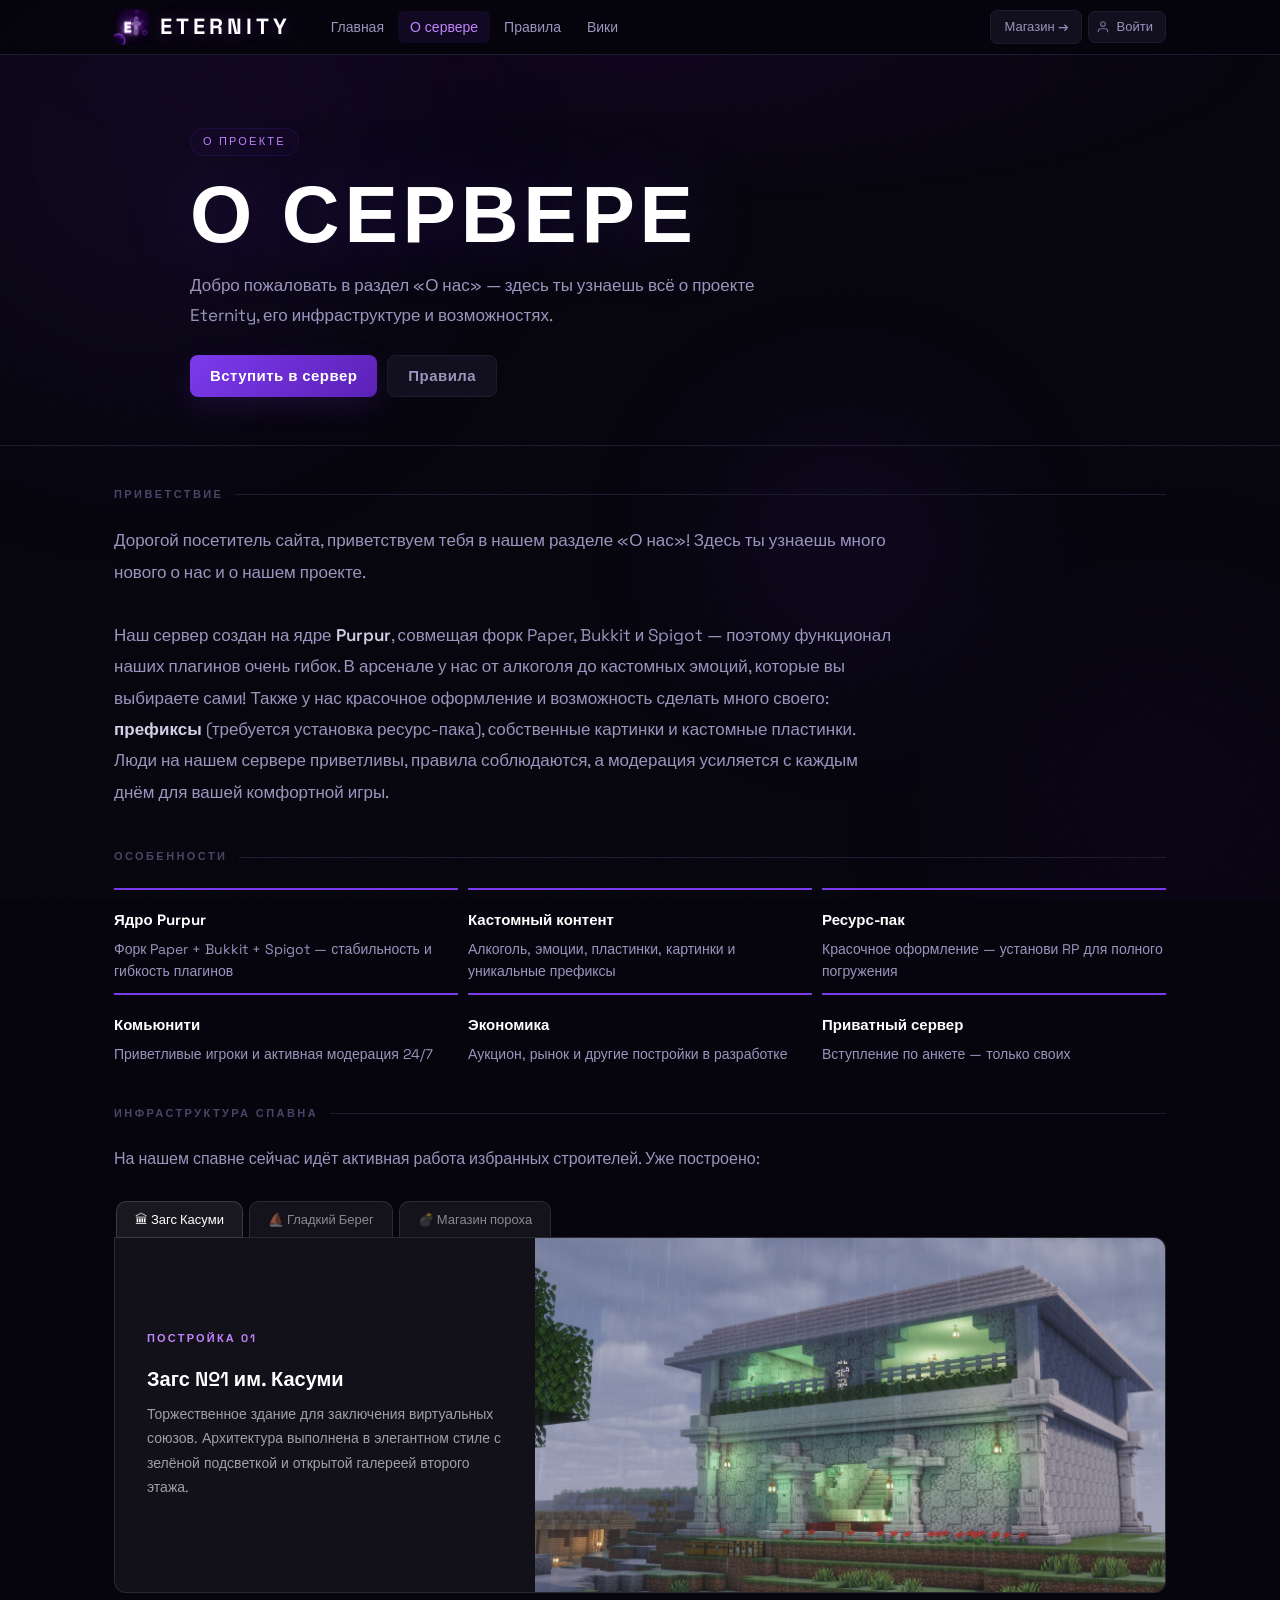
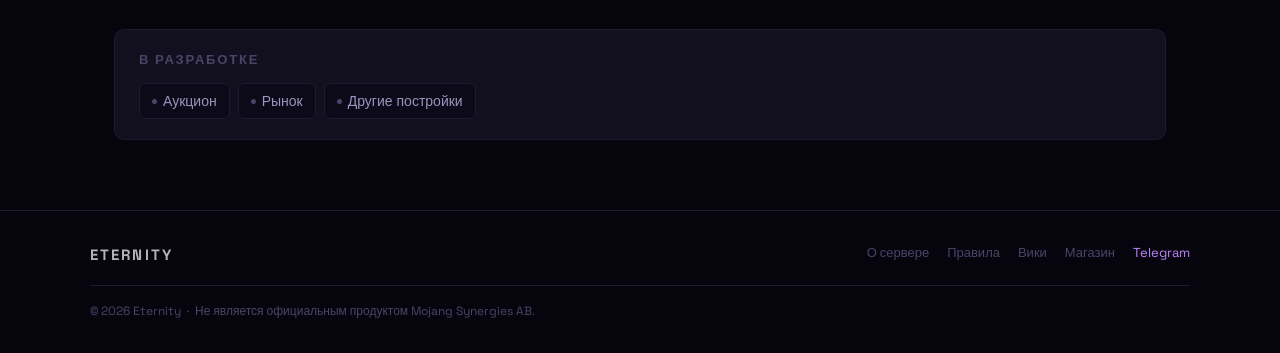
==== about.html @ 859da4d4 "Add files via upload" ====
<!DOCTYPE html>
<html lang="ru">
<head>
<meta charset="UTF-8"/>
<meta name="viewport" content="width=device-width,initial-scale=1.0"/>
<title>ETERNITY — О сервере</title>
<link rel="preconnect" href="https://fonts.googleapis.com">
<link href="https://fonts.googleapis.com/css2?family=Space+Grotesk:wght@300;400;500;600;700&display=swap" rel="stylesheet">
<link rel="stylesheet" href="style.css"/>
</head>
<body>
<div class="orbs"><div class="orb orb1"></div><div class="orb orb2"></div><div class="orb orb3"></div></div>
<div class="wrap">

<nav class="nav">
  <div class="nav-inner">
    <a class="nav-logo" href="index.html"><img src="logo.png" alt="">ETERNITY</a>
    <div class="nav-links">
      <a class="nav-a" href="index.html">Главная</a>
      <a class="nav-a on" href="about.html">О сервере</a>
      <a class="nav-a" href="rules.html">Правила</a>
      <a class="nav-a" href="wiki.html">Вики</a>
    </div>
    <div class="nav-right" id="nav-right-auth">
      <!-- populated by auth script -->
    </div>
  </div>
</nav>

<!-- HERO -->
<section class="page-hero">
  <div class="page-hero-inner">
    <div class="page-kicker">О проекте</div>
    <h1>О сервере</h1>
    <p class="page-lead">Добро пожаловать в раздел «О нас» — здесь ты узнаешь всё о проекте Eternity, его инфраструктуре и возможностях.</p>
    <div class="page-actions">
      <a class="btn-primary" href="https://t.me/Eternity11q_bot" target="_blank" rel="noopener">Вступить в сервер</a>
      <a class="btn-ghost" href="rules.html">Правила</a>
    </div>
  </div>
</section>

<main class="content">

  <!-- INTRO TEXT -->
  <div class="sh"><h2>Приветствие</h2></div>
  <p class="about-lead">
    Дорогой посетитель сайта, приветствуем тебя в нашем разделе «О нас»! Здесь ты узнаешь много нового о нас и о нашем проекте.<br><br>
    Наш сервер создан на ядре <strong>Purpur</strong>, совмещая форк Paper, Bukkit и Spigot — поэтому функционал наших плагинов очень гибок. В арсенале у нас от алкоголя до кастомных эмоций, которые вы выбираете сами! Также у нас красочное оформление и возможность сделать много своего: <strong>префиксы</strong> (требуется установка ресурс-пака), собственные картинки и кастомные пластинки.
    Люди на нашем сервере приветливы, правила соблюдаются, а модерация усиляется с каждым днём для вашей комфортной игры.
  </p>

  <!-- FEATURE STRIP -->
  <div class="sh"><h2>Особенности</h2></div>
  <div class="about-features">
    <div class="af-item">
      <div class="af-title">Ядро Purpur</div>
      <div class="af-desc">Форк Paper + Bukkit + Spigot — стабильность и гибкость плагинов</div>
    </div>
    <div class="af-item">
      <div class="af-title">Кастомный контент</div>
      <div class="af-desc">Алкоголь, эмоции, пластинки, картинки и уникальные префиксы</div>
    </div>
    <div class="af-item">
      <div class="af-title">Ресурс-пак</div>
      <div class="af-desc">Красочное оформление — установи RP для полного погружения</div>
    </div>
    <div class="af-item">
      <div class="af-title">Комьюнити</div>
      <div class="af-desc">Приветливые игроки и активная модерация 24/7</div>
    </div>
    <div class="af-item">
      <div class="af-title">Экономика</div>
      <div class="af-desc">Аукцион, рынок и другие постройки в разработке</div>
    </div>
    <div class="af-item">
      <div class="af-title">Приватный сервер</div>
      <div class="af-desc">Вступление по анкете — только своих</div>
    </div>
  </div>

  <!-- BUILDS -->
  <div class="sh"><h2>Инфраструктура спавна</h2></div>
  <p style="font-size:16px;color:var(--txt2);line-height:1.75;margin-bottom:28px">
    На нашем спавне сейчас идёт активная работа избранных строителей. Уже построено:
  </p>

  <!-- BUILDS TABS -->
  <div class="btabs-wrap">
    <div class="btabs-nav">
      <button class="btab on" onclick="switchBuild(0,this)">🏛 Загс Касуми</button>
      <button class="btab" onclick="switchBuild(1,this)">⛵ Гладкий Берег</button>
      <button class="btab" onclick="switchBuild(2,this)">💣 Магазин пороха</button>
    </div>

    <div class="btabs-panels">

      <!-- 0 -->
      <div class="btab-panel active">
        <div class="btab-text">
          <div class="build-num">Постройка 01</div>
          <div class="btab-title">Загс №1 им. Касуми</div>
          <p class="btab-desc">Торжественное здание для заключения виртуальных союзов. Архитектура выполнена в элегантном стиле с зелёной подсветкой и открытой галереей второго этажа.</p>
        </div>
        <div class="btab-img-wrap">
          <img src="build_zagz.png" alt="Загс №1 им. Касуми">
        </div>
      </div>

      <!-- 1 -->
      <div class="btab-panel">
        <div class="btab-text">
          <div class="build-num">Постройка 02</div>
          <div class="btab-title">Рыбацкое место «Гладкий Берег»</div>
          <p class="btab-desc">Уютный деревянный причал у воды с местами для рыбалки. Тёплая атмосфера, фонари и терраса над водой — идеальное место для отдыха.</p>
        </div>
        <div class="btab-img-wrap">
          <img src="build_beach.png" alt="Гладкий Берег">
        </div>
      </div>

      <!-- 2 -->
      <div class="btab-panel">
        <div class="btab-text">
          <div class="build-num">Постройка 03</div>
          <div class="btab-title">Магазин пороха</div>
          <p class="btab-desc">Специализированный магазин взрывчатых материалов на спавне. Фотография появится в ближайшее время.</p>
        </div>
        <div class="btab-img-wrap btab-img-placeholder">
          <span>📷</span>
          <span style="font-size:13px;color:rgba(255,255,255,.35)">Фото скоро появится</span>
        </div>
      </div>

    </div>
  </div>

  <div style="display:none">

    <!-- 1. ЗАГС -->
    <div class="build-bg-card" style="background-image:url('build_zagz.png')">
      <div class="build-bg-overlay"></div>
      <div class="build-bg-content">
        <div class="build-num">Постройка 01</div>
        <div class="build-title">Загс №1 им. Касуми</div>
        <div class="build-desc">Торжественное здание для заключения виртуальных союзов. Архитектура выполнена в элегантном стиле с зелёной подсветкой и открытой галереей второго этажа.</div>
      </div>
    </div>

    <!-- 2. ПЛЯЖ -->
    <div class="build-bg-card" style="background-image:url('build_beach.png')">
      <div class="build-bg-overlay"></div>
      <div class="build-bg-content right">
        <div class="build-num">Постройка 02</div>
        <div class="build-title">Рыбацкое место «Гладкий Берег»</div>
        <div class="build-desc">Уютный деревянный причал у воды с местами для рыбалки. Тёплая атмосфера, фонари и терраса над водой — идеальное место для отдыха.</div>
      </div>
    </div>

    <!-- 3. МАГАЗИН ПОРОХА — placeholder -->
    <div class="build-bg-card build-bg-placeholder">
      <div class="build-bg-overlay"></div>
      <div class="build-bg-content">
        <div class="build-num">Постройка 03</div>
        <div class="build-title">Магазин пороха</div>
        <div class="build-desc">Специализированный магазин взрывчатых материалов на спавне. Фотография появится в ближайшее время.</div>
        <div style="margin-top:12px;font-size:13px;color:rgba(255,255,255,.35);letter-spacing:.08em">📷 Фото скоро появится</div>
      </div>
    </div>

  </div>

  <!-- COMING SOON -->
  <div class="coming-builds">
    <div class="coming-builds-title">В разработке</div>
    <div class="coming-builds-list">
      <span class="coming-tag">Аукцион</span>
      <span class="coming-tag">Рынок</span>
      <span class="coming-tag">Другие постройки</span>
    </div>
  </div>

</main>

<footer class="footer">
  <div class="footer-inner">
    <div class="footer-top">
      <div class="footer-logo">ETERNITY</div>
      <div class="footer-links">
        <a class="footer-link" href="about.html">О сервере</a>
        <a class="footer-link" href="rules.html">Правила</a>
        <a class="footer-link" href="wiki.html">Вики</a>
        <a class="footer-link" href="shop.html">Магазин</a>
        <a class="footer-link accent" href="https://t.me/Eternity11q_bot" target="_blank" rel="noopener">Telegram</a>
      </div>
    </div>
    <div class="footer-bottom">© 2026 Eternity &nbsp;·&nbsp; Не является официальным продуктом Mojang Synergies AB.</div>
  </div>
</footer>

</div>
<script>
function switchBuild(idx, btn) {
  document.querySelectorAll('.btab').forEach(b => b.classList.remove('on'));
  document.querySelectorAll('.btab-panel').forEach(p => p.classList.remove('active'));
  btn.classList.add('on');
  document.querySelectorAll('.btab-panel')[idx].classList.add('active');
}
</script>
<script>
(function(){
  var stored=localStorage.getItem('eternity_user'),user=null;
  try{if(stored)user=JSON.parse(stored);}catch(e){}
  var nr=document.getElementById('nav-right-auth');
  if(!nr)return;
  if(user){
    var initial=(user.first_name||'U')[0];
    var av=user.photo_url?'<img class="nav-auth-avatar" src="'+user.photo_url+'" alt="">':'<div class="nav-auth-avatar-placeholder">'+initial+'</div>';
    nr.innerHTML='<a class="nav-pill" href="shop.html">Магазин →</a><a class="nav-auth-btn" href="profile.html">'+av+'<span>'+user.first_name+'</span></a>';
  }else{
    nr.innerHTML='<a class="nav-pill" href="shop.html">Магазин →</a><a class="nav-auth-btn" href="profile.html"><svg width="14" height="14" viewBox="0 0 24 24" fill="none" stroke="currentColor" stroke-width="2"><path d="M20 21v-2a4 4 0 0 0-4-4H8a4 4 0 0 0-4 4v2"/><circle cx="12" cy="7" r="4"/></svg><span>Войти</span></a>';
  }
})();
</script>
<script>
(function(){
  document.addEventListener("click", function(e) {
    var a = e.target.closest("a");
    if (!a) return;
    var href = a.getAttribute("href");
    if (!href || href.startsWith("#") || href.startsWith("http") || href.startsWith("mailto") || a.target === "_blank") return;
    e.preventDefault();
    document.querySelector(".wrap").classList.add("page-transition-out");
    setTimeout(function(){ window.location.href = href; }, 320);
  });
})();
</script>
</body>
</html>
---- style.css ----
*,*::before,*::after{box-sizing:border-box;margin:0;padding:0}
:root{
  --bg:#06050d;
  --s1:#0c0a18;
  --card:#120f1e;
  --card2:#181428;
  --border:#1e1a30;
  --border2:#2d2748;
  --acc:#7c3aed;
  --acc3:#a855f7;
  --acc4:#c084fc;
  --txt:#d4cfe8;
  --txt2:#9b94be;
  --txt3:#4a4568;
  --green2:#22c55e;
  --fi:'Space Grotesk',sans-serif;
  --fh:'Space Grotesk',sans-serif;
  --ft:'Space Grotesk',sans-serif;
  --radius:10px;
}
html{scroll-behavior:smooth}
body{background:var(--bg);color:var(--txt);font-family:var(--fi);font-size:16px;min-height:100vh;overflow-x:hidden;line-height:1.6}
a{color:inherit;text-decoration:none}

/* ── BACKGROUND ── */
.orbs{position:fixed;inset:0;pointer-events:none;z-index:0;overflow:hidden}
.orb{position:absolute;border-radius:50%;filter:blur(90px);opacity:.16}
.orb1{width:600px;height:600px;background:radial-gradient(#4c1d95,transparent);top:-150px;left:-150px;animation:d1 20s ease-in-out infinite}
.orb2{width:400px;height:400px;background:radial-gradient(#3b0764,transparent);bottom:-100px;right:-80px;animation:d2 25s ease-in-out infinite}
.orb3{width:280px;height:280px;background:radial-gradient(#6d28d9,transparent);top:45%;left:55%;animation:d3 16s ease-in-out infinite}
@keyframes d1{0%,100%{transform:translate(0,0)}50%{transform:translate(50px,35px)}}
@keyframes d2{0%,100%{transform:translate(0,0)}50%{transform:translate(-35px,-50px)}}
@keyframes d3{0%,100%{transform:translate(0,0)}50%{transform:translate(25px,-30px)}}
body::after{content:'';position:fixed;inset:0;background-image:url("data:image/svg+xml,%3Csvg viewBox='0 0 200 200' xmlns='http://www.w3.org/2000/svg'%3E%3Cfilter id='n'%3E%3CfeTurbulence type='fractalNoise' baseFrequency='.85' numOctaves='4' stitchTiles='stitch'/%3E%3C/filter%3E%3Crect width='100%25' height='100%25' filter='url(%23n)' opacity='1'/%3E%3C/svg%3E");background-size:200px;opacity:.025;pointer-events:none;z-index:0}

.wrap{position:relative;z-index:1}

/* ── NAV ── */
.nav{position:sticky;top:0;z-index:100;background:rgba(6,5,13,.92);backdrop-filter:blur(20px);border-bottom:1px solid var(--border)}
.nav-inner{max-width:1100px;margin:0 auto;padding:0 24px;height:54px;display:flex;align-items:center;gap:0}
.nav-logo{display:flex;align-items:center;gap:10px;font-family:var(--ft);font-size:22px;font-weight:700;color:#fff;letter-spacing:.18em;text-shadow:0 0 18px #a855f750;text-transform:uppercase;flex-shrink:0;margin-right:28px}.nav-logo img{width:36px;height:36px;object-fit:cover;border-radius:8px;flex-shrink:0}
.nav-links{display:flex;gap:2px;flex:1}
.nav-a{padding:5px 12px;border-radius:6px;font-size:14px;font-weight:500;color:var(--txt2);transition:.15s;cursor:pointer}
.nav-a:hover{color:var(--txt);background:#ffffff07}
.nav-a.on{color:var(--acc4);background:#7c3aed18}
.nav-right{display:flex;align-items:center;gap:6px;margin-left:auto}
.nav-icon{width:34px;height:34px;border-radius:7px;display:flex;align-items:center;justify-content:center;background:var(--card);border:1px solid var(--border);color:var(--txt3);transition:.15s;font-size:14px}
.nav-icon:hover{border-color:var(--border2);color:var(--txt)}
.nav-pill{display:flex;align-items:center;gap:6px;background:var(--card);border:1px solid var(--border);border-radius:7px;padding:6px 13px;font-size:13px;font-weight:500;color:var(--txt2);transition:.15s}
.nav-pill:hover{border-color:var(--border2);color:var(--txt)}

/* ── HERO (index) ── */
.site-hero{padding:100px 24px 80px;text-align:center;position:relative;overflow:hidden}
.site-hero::before{content:'';position:absolute;inset:0;background:radial-gradient(ellipse 70% 60% at 50% 0%,#3b076435 0%,transparent 68%);pointer-events:none}
.site-hero-inner{position:relative;z-index:1;max-width:560px;margin:0 auto;display:flex;flex-direction:column;align-items:center}
.hero-season{display:inline-flex;align-items:center;gap:9px;font-size:11px;letter-spacing:.18em;text-transform:uppercase;color:var(--acc4);margin-bottom:22px;border:1px solid #7c3aed25;background:#7c3aed0a;padding:5px 14px;border-radius:20px}
.hero-season::before{content:'';width:5px;height:5px;border-radius:50%;background:var(--acc4);animation:pulse 2s infinite}
@keyframes pulse{0%,100%{opacity:1}50%{opacity:.3}}
.site-hero h1{font-family:var(--ft);font-size:clamp(4.5rem,13vw,9rem);color:#fff;line-height:1;margin-bottom:14px;text-shadow:0 0 100px #7c3aed60,0 0 200px #7c3aed20;letter-spacing:0;text-transform:uppercase;font-weight:700;display:block;width:100%;text-align:center}
.hero-tagline{font-size:15px;letter-spacing:.12em;color:var(--txt3);text-transform:uppercase;margin-bottom:28px;font-weight:500}
.hero-desc{font-size:17px;color:var(--txt2);line-height:1.75;max-width:440px;margin:0 auto 32px}
.hero-cta{display:flex;align-items:center;justify-content:center;gap:10px}

/* IP block */
.ip-block{display:inline-flex;align-items:center;gap:0;background:var(--card);border:1px solid var(--border);border-radius:var(--radius);overflow:hidden;margin-top:24px;cursor:pointer;transition:.15s}
.ip-block:hover{border-color:var(--border2)}
.ip-label{font-size:11px;font-weight:600;letter-spacing:.14em;text-transform:uppercase;color:var(--txt3);padding:0 14px;border-right:1px solid var(--border);height:42px;display:flex;align-items:center}
.ip-value{font-family:'Courier New',monospace;font-size:14px;color:var(--txt);padding:0 16px;height:42px;display:flex;align-items:center}
.ip-copy{height:42px;padding:0 13px;border-left:1px solid var(--border);display:flex;align-items:center;justify-content:center;color:var(--txt3);font-size:12px;transition:.15s}
.ip-block:hover .ip-copy{color:var(--acc4)}

/* ── HOW TO JOIN (steps — теперь просто нумерованный список) ── */
.steps-section{border-top:1px solid var(--border);border-bottom:1px solid var(--border);padding:64px 24px}
.steps-inner{max-width:680px;margin:0 auto}
.section-label{font-size:11px;font-weight:600;letter-spacing:.22em;text-transform:uppercase;color:var(--txt3);margin-bottom:10px}
.section-title{font-size:clamp(1.6rem,3.5vw,2.2rem);font-weight:700;color:#fff;margin-bottom:40px}
.steps-list{display:flex;flex-direction:column;gap:0}
.step-row{display:flex;align-items:flex-start;gap:24px;padding:22px 0;border-bottom:1px solid var(--border)}
.step-row:first-child{border-top:1px solid var(--border)}
.step-row-num{font-size:13px;font-weight:700;color:var(--acc4);letter-spacing:.04em;min-width:28px;padding-top:3px}
.step-row-body{}
.step-row-title{font-size:17px;font-weight:600;color:#fff;margin-bottom:4px}
.step-row-desc{font-size:15px;color:var(--txt2);line-height:1.65}

/* ── SECTIONS ── */
.content{max-width:1100px;margin:0 auto;padding:40px 24px 70px}
.sh{display:flex;align-items:center;gap:12px;margin-bottom:22px}
.sh h2{font-size:11px;font-weight:700;letter-spacing:.22em;text-transform:uppercase;color:var(--txt3);white-space:nowrap}
.sh::after{content:'';flex:1;height:1px;background:var(--border)}

/* ── ССЫЛКИ-СТРОКИ вместо карточек ── */
.nav-links-list{display:flex;flex-direction:column;gap:0;margin-bottom:28px}
.nav-link-row{display:flex;align-items:center;justify-content:space-between;padding:20px 0;border-bottom:1px solid var(--border);color:var(--txt);transition:.15s}
.nav-link-row:first-child{border-top:1px solid var(--border)}
.nav-link-row:hover{color:var(--acc4)}
.nav-link-row:hover .nlr-arrow{color:var(--acc4);transform:translateX(4px)}
.nlr-left{display:flex;flex-direction:column;gap:4px}
.nlr-title{font-size:19px;font-weight:600}
.nlr-desc{font-size:15px;color:var(--txt2)}
.nlr-arrow{color:var(--txt3);font-size:18px;transition:.15s;flex-shrink:0}

/* ── PAGE HERO (inner pages) ── */
.page-hero{padding:72px 24px 48px;position:relative;overflow:hidden;border-bottom:1px solid var(--border)}
.page-hero::before{content:'';position:absolute;inset:0;background:radial-gradient(ellipse 70% 55% at 50% 0%,#3b076430 0%,transparent 70%);pointer-events:none}
.page-hero-inner{position:relative;z-index:1;max-width:900px;margin:0 auto}
.page-kicker{display:inline-flex;align-items:center;gap:8px;font-size:11px;letter-spacing:.2em;text-transform:uppercase;color:var(--acc4);margin-bottom:16px;border:1px solid #7c3aed20;background:#7c3aed08;padding:4px 12px;border-radius:20px}
.page-hero h1{font-size:clamp(2.4rem,7vw,5rem);line-height:1.05;color:#fff;letter-spacing:.06em;text-transform:uppercase;text-shadow:0 0 80px #7c3aed55;margin-bottom:14px;font-weight:700}
.page-lead{max-width:580px;color:var(--txt2);font-size:17px;line-height:1.8}
.page-actions{display:flex;flex-wrap:wrap;gap:10px;margin-top:24px}

/* ── BUTTONS ── */
.btn-primary,.btn-ghost{display:inline-flex;align-items:center;justify-content:center;min-height:42px;border-radius:8px;padding:0 20px;font-size:15px;font-weight:600;letter-spacing:.03em;transition:.15s;cursor:pointer;border:none}
.btn-primary{background:linear-gradient(135deg,var(--acc),#5b21b6);color:#fff;box-shadow:0 10px 28px #7c3aed22}
.btn-primary:hover{transform:translateY(-1px);box-shadow:0 16px 34px #7c3aed30}
.btn-ghost{background:var(--card);border:1px solid var(--border);color:var(--txt2)}
.btn-ghost:hover{border-color:var(--border2);color:var(--txt)}

/* ── STAT STRIP ── */
.stats{display:grid;grid-template-columns:repeat(4,1fr);gap:10px;margin-bottom:32px}
.stat{background:var(--card);border:1px solid var(--border);border-radius:var(--radius);padding:20px;text-align:center}
.stat strong{display:block;font-size:30px;font-weight:700;color:#fff;margin-bottom:3px}
.stat span{font-size:11px;letter-spacing:.14em;text-transform:uppercase;color:var(--txt3)}

/* ── PROSE ── */
.prose{background:var(--card);border:1px solid var(--border);border-radius:var(--radius);padding:26px;margin-bottom:16px}
.prose h3{font-size:22px;font-weight:700;color:#fff;margin-bottom:12px}
.prose p{color:var(--txt2);font-size:16px;line-height:1.85;margin-bottom:12px}
.prose p:last-child{margin-bottom:0}

/* ── RULES PAGE ── */
.rules-layout{display:grid;grid-template-columns:200px 1fr 180px;gap:0;max-width:1200px;margin:0 auto;padding:32px 24px 80px;align-items:start}
.rules-sidebar-left{position:sticky;top:70px;padding-right:24px}
.rules-sidebar-right{position:sticky;top:70px;padding-left:24px}
.sidebar-title{font-size:10px;font-weight:700;letter-spacing:.2em;text-transform:uppercase;color:var(--txt3);margin-bottom:10px;padding-bottom:8px;border-bottom:1px solid var(--border)}
.sidebar-nav{display:flex;flex-direction:column;gap:2px}
.sidebar-nav a{font-size:15px;color:var(--txt2);padding:9px 12px;border-radius:6px;transition:.15s;line-height:1.4}
.sidebar-nav a:hover{color:var(--txt);background:#ffffff07}
.sidebar-nav a.active{color:var(--acc4);background:#7c3aed18}
.toc-list{display:flex;flex-direction:column;gap:4px;list-style:none}
.toc-list li a{font-size:14px;color:var(--txt2);transition:.15s;display:block;line-height:1.5;padding:3px 0}
.toc-list li a:hover{color:var(--acc4)}
.rules-main{min-width:0}
.rules-page-title{font-size:clamp(2rem,5vw,3.2rem);font-weight:700;color:#fff;letter-spacing:.08em;text-transform:uppercase;text-shadow:0 0 60px #7c3aed50;margin-bottom:28px}
.rules-notice{display:flex;gap:12px;background:var(--card);border:1px solid var(--border);border-left:3px solid var(--acc4);border-radius:var(--radius);padding:18px 20px;margin-bottom:32px}
.rules-notice-icon{font-size:16px;flex-shrink:0;margin-top:2px}
.rules-notice p{font-size:15px;color:var(--txt2);line-height:1.65;margin:0}
.rules-section{margin-bottom:40px}
.rules-section-header{display:flex;align-items:center;gap:12px;margin-bottom:16px;padding-bottom:12px;border-bottom:1px solid var(--border)}
.rules-section-num{width:34px;height:34px;background:#7c3aed18;border:1px solid #7c3aed35;border-radius:7px;display:flex;align-items:center;justify-content:center;font-size:15px;font-weight:700;color:var(--acc4);flex-shrink:0;font-family:var(--fi)}
.rules-section-header h2{font-size:22px;font-weight:700;color:#fff;letter-spacing:.02em}

/* Правило — строка, не карточка */
.rule-item{display:grid;grid-template-columns:56px 1fr;gap:0;align-items:start;padding:18px 0;border-bottom:1px solid var(--border);transition:.15s}
.rule-item:first-of-type{border-top:1px solid var(--border)}
.rule-item:hover .rule-item-body h3{color:var(--acc4)}
.rule-item-num{font-size:14px;font-weight:700;color:var(--acc4);padding-top:3px;opacity:.7}
.rule-item-body h3{font-size:17px;font-weight:600;color:#fff;margin-bottom:6px;transition:.15s}
.rule-item-body p{font-size:15px;color:var(--txt2);line-height:1.65;margin-bottom:8px}
.rule-item-body p:last-child{margin-bottom:0}
.rule-punishment{display:inline-flex;align-items:center;gap:5px;font-size:13px;font-weight:500;letter-spacing:.02em;color:#f87171;background:#7f1d1d18;border:1px solid #f8717125;border-radius:4px;padding:5px 11px;margin-top:2px}
.rule-punishment::before{content:'';width:5px;height:5px;border-radius:50%;background:#f87171;flex-shrink:0}
.rule-punishment.warn{color:#fbbf24;background:#78350f18;border-color:#fbbf2425}
.rule-punishment.warn::before{background:#fbbf24}
.rule-punishment.ban{color:#f87171;background:#7f1d1d18;border-color:#f8717125}
.rule-punishment.ban::before{background:#f87171}
.punishments-row{display:flex;flex-wrap:wrap;gap:6px;margin-top:8px}
.rules-divider{height:1px;background:var(--border);margin:36px 0}

/* ── WIKI ── */
.wiki-entry{padding:18px 0;border-bottom:1px solid var(--border);transition:.15s}
.wiki-entry:first-of-type{border-top:1px solid var(--border)}
.wiki-entry-q{font-size:17px;font-weight:600;color:#fff;margin-bottom:0;display:flex;align-items:center;justify-content:space-between;cursor:pointer;gap:12px;padding-bottom:0;transition:.15s}
.wiki-entry-q:hover{color:var(--acc4)}
.wiki-entry-q::after{content:'↓';color:var(--txt3);font-size:14px;transition:.2s;flex-shrink:0}
.wiki-entry.open .wiki-entry-q{margin-bottom:12px;color:var(--acc4)}
.wiki-entry.open .wiki-entry-q::after{transform:rotate(180deg);color:var(--acc4)}
.wiki-entry-body{font-size:15px;color:var(--txt2);line-height:1.7;display:none}
.wiki-entry.open .wiki-entry-body{display:block}

/* Категории вики — строки */
.wiki-cat-list{display:flex;flex-direction:column;gap:0;margin-bottom:10px}
.wiki-cat-row{display:flex;align-items:center;justify-content:space-between;padding:18px 0;border-bottom:1px solid var(--border);transition:.15s;cursor:pointer}
.wiki-cat-row:first-child{border-top:1px solid var(--border)}
.wiki-cat-row:hover .wc-title{color:var(--acc4)}
.wiki-cat-row:hover .wc-arrow{color:var(--acc4);transform:translateX(4px)}
.wc-left{display:flex;align-items:center;gap:14px}
.wc-icon{font-size:20px;width:28px;text-align:center;flex-shrink:0}
.wc-body{}
.wc-title{font-size:17px;font-weight:600;color:#fff;transition:.15s;margin-bottom:2px}
.wc-desc{font-size:14px;color:var(--txt2)}
.wc-arrow{color:var(--txt3);font-size:16px;transition:.15s;flex-shrink:0}
.coming-soon{display:inline-block;font-size:10px;font-weight:700;letter-spacing:.1em;text-transform:uppercase;color:var(--txt3);background:var(--border);border-radius:4px;padding:2px 6px;margin-left:8px;vertical-align:middle}

/* ── SHOP LAYOUT ── */
.layout{max-width:1100px;margin:0 auto;padding:36px 24px 60px;display:grid;grid-template-columns:1fr 300px;gap:22px;align-items:start}
.rank-grid{display:grid;grid-template-columns:repeat(4,1fr);gap:10px;margin-bottom:28px}
.rcard{background:var(--card);border:1px solid var(--border);border-radius:var(--radius);cursor:pointer;transition:border-color .2s,transform .2s,box-shadow .2s;overflow:hidden;position:relative;display:flex;flex-direction:column}
.rcard:hover{transform:translateY(-3px)}
.rcard.sponsor{--rc:#6366f1;--rcl:#818cf8;--rcdim:#6366f115}
.rcard.elite  {--rc:#7c3aed;--rcl:#a855f7;--rcdim:#7c3aed15}
.rcard.head   {--rc:#0ea5e9;--rcl:#38bdf8;--rcdim:#0ea5e915}
.rcard.champion{--rc:#f59e0b;--rcl:#fbbf24;--rcdim:#f59e0b15}
.rcard:hover,.rcard.sel{border-color:var(--rc)!important}
.rcard.sel{box-shadow:0 0 0 1px var(--rc),0 14px 36px color-mix(in srgb,var(--rc) 18%,transparent)}
.rc-strip{height:2px;background:linear-gradient(90deg,var(--rc),var(--rcl));flex-shrink:0}
.rc-img{width:100%;aspect-ratio:1/1;background:linear-gradient(160deg,var(--rcdim),#0c0a1800);border-bottom:1px solid var(--border);display:flex;align-items:center;justify-content:center;font-size:10px;letter-spacing:.1em;color:var(--txt3);text-transform:uppercase;position:relative;overflow:hidden}
.rc-img::after{content:'';position:absolute;inset:0;background:radial-gradient(ellipse 70% 60% at 50% 80%,color-mix(in srgb,var(--rc) 16%,transparent),transparent)}
.rc-body{padding:13px 13px 15px;flex:1;display:flex;flex-direction:column}
.rc-tag{display:inline-block;font-size:9px;font-weight:700;letter-spacing:.12em;text-transform:uppercase;padding:3px 7px;border-radius:3px;background:var(--rcdim);color:var(--rcl);margin-bottom:9px;border:1px solid color-mix(in srgb,var(--rc) 30%,transparent)}
.rc-name{font-size:19px;font-weight:700;color:var(--rcl);margin-bottom:2px;letter-spacing:.04em}
.rc-price{font-size:15px;color:#fff;font-weight:600}
.rc-price em{font-style:normal;font-size:10px;color:var(--txt3);font-weight:400}
.rc-tick{position:absolute;top:9px;right:9px;width:17px;height:17px;border-radius:50%;background:var(--rc);color:#fff;font-size:8px;font-weight:700;display:none;align-items:center;justify-content:center}
.rcard.sel .rc-tick{display:flex}
.rc-tooltip{position:absolute;inset:0;background:color-mix(in srgb,var(--bg) 93%,var(--rc) 7%);border-radius:var(--radius);padding:14px;display:flex;flex-direction:column;justify-content:center;opacity:0;pointer-events:none;transition:opacity .2s;z-index:10}
.rcard:hover .rc-tooltip{opacity:1;pointer-events:auto}
.tooltip-title{font-size:12px;font-weight:700;color:var(--rcl);letter-spacing:.1em;text-transform:uppercase;margin-bottom:10px;padding-bottom:9px;border-bottom:1px solid var(--border2)}
.tooltip-list{list-style:none;display:flex;flex-direction:column;gap:6px}
.tooltip-list li{display:flex;align-items:flex-start;gap:7px;font-size:12px;color:var(--txt2);line-height:1.4}
.tooltip-list li::before{content:'';width:4px;height:4px;border-radius:50%;background:var(--rcl);flex-shrink:0;margin-top:4px}
.tooltip-select{margin-top:12px;padding:8px;border-radius:6px;background:var(--rc);border:none;color:#fff;font-family:var(--fi);font-size:12px;font-weight:600;cursor:pointer;transition:.15s;letter-spacing:.04em}
.tooltip-select:hover{opacity:.85}
.dgrid{display:grid;grid-template-columns:repeat(4,1fr);gap:8px;margin-bottom:28px}
.dbtn{background:var(--card);border:1px solid var(--border);border-radius:8px;padding:14px 6px;text-align:center;cursor:pointer;transition:.15s;position:relative}
.dbtn:hover{border-color:var(--border2)}
.dbtn.on{border-color:var(--acc3)!important;background:#1a1335;box-shadow:inset 0 0 0 1px var(--acc)}
.dnum{font-size:22px;font-weight:700;color:var(--txt);display:block;margin-bottom:2px}
.dlabel{font-size:12px;color:var(--txt3)}
.dsave{position:absolute;top:-7px;right:5px;font-size:9px;font-weight:700;letter-spacing:.05em;background:var(--green2);color:#000;padding:2px 5px;border-radius:3px;display:none}
.dbtn.hs .dsave{display:block}
.flabel{display:block;font-size:11px;font-weight:600;letter-spacing:.12em;text-transform:uppercase;color:var(--txt3);margin-bottom:7px}
.ninput{width:100%;background:var(--s1);border:1px solid var(--border);border-radius:8px;color:var(--txt);font-family:var(--fi);font-size:15px;padding:11px 13px;outline:none;transition:.15s}
.ninput:focus{border-color:var(--acc3);box-shadow:0 0 0 3px #7c3aed15}
.ninput::placeholder{color:var(--txt3)}
.sidebar{position:sticky;top:66px;display:flex;flex-direction:column;gap:12px}
.scard{background:var(--card);border:1px solid var(--border);border-radius:var(--radius);overflow:hidden}
.scard-head{padding:12px 16px;border-bottom:1px solid var(--border);font-size:10px;font-weight:600;letter-spacing:.22em;text-transform:uppercase;color:var(--txt3)}
.scard-body{padding:16px}
.srow{display:flex;justify-content:space-between;align-items:center;padding:7px 0;border-bottom:1px solid var(--border);font-size:14px}
.srow:last-of-type{border-bottom:none}
.srow .k{color:var(--txt3)}
.srow .v{color:var(--txt);font-weight:500}
.sempty{font-size:14px;color:var(--txt3);text-align:center;padding:4px 0 6px}
.price-block{display:flex;justify-content:space-between;align-items:baseline;padding-top:12px;margin-top:8px;border-top:1px solid var(--border2)}
.price-lbl{font-size:11px;text-transform:uppercase;letter-spacing:.1em;color:var(--txt3)}
.price-num{font-size:28px;font-weight:700;color:#fff}
.paybtn{display:block;width:100%;margin-top:12px;padding:13px;background:linear-gradient(135deg,var(--acc),#5b21b6);border:none;border-radius:8px;color:#fff;font-family:var(--fi);font-size:14px;font-weight:700;letter-spacing:.1em;text-transform:uppercase;cursor:pointer;transition:.2s}
.paybtn:hover:not(:disabled){background:linear-gradient(135deg,var(--acc3),var(--acc));transform:translateY(-1px);box-shadow:0 8px 24px #7c3aed32}
.paybtn:disabled{opacity:.3;cursor:not-allowed}
.trust-rows{padding:13px 16px;display:flex;flex-direction:column;gap:8px}
.trow{display:flex;align-items:center;gap:8px;font-size:13px;color:var(--txt3)}
.ticon{width:18px;height:18px;border-radius:4px;display:flex;align-items:center;justify-content:center;font-size:9px;flex-shrink:0;font-weight:700}
.tg{background:#14532d;color:var(--green2)}
.tp{background:#2e1a5c;color:var(--acc4)}
.modal-bg{position:fixed;inset:0;background:#00000090;backdrop-filter:blur(8px);z-index:200;display:none;align-items:center;justify-content:center;padding:20px}
.modal-bg.open{display:flex}
.modal{background:linear-gradient(160deg,#1a1630,#110e1f);border:1px solid var(--border2);border-radius:14px;padding:34px 28px;max-width:400px;width:100%;box-shadow:0 40px 80px #00000080,0 0 0 1px #7c3aed18;animation:mpop .25s cubic-bezier(.34,1.56,.64,1)}
@keyframes mpop{from{transform:scale(.93) translateY(10px);opacity:0}to{transform:none;opacity:1}}
.modal-icon{width:46px;height:46px;background:linear-gradient(135deg,#3b0764,#1e1b4b);border:1px solid #7c3aed35;border-radius:10px;display:flex;align-items:center;justify-content:center;font-size:18px;margin-bottom:13px}
.modal h2{font-size:18px;font-weight:700;letter-spacing:.04em;color:#fff;margin-bottom:7px}
.modal p{font-size:15px;color:var(--txt2);line-height:1.7;margin-bottom:20px}
.modal-btns{display:flex;gap:9px}
.mbtn-c{flex:1;background:var(--s1);border:1px solid var(--border);border-radius:7px;color:var(--txt2);font-family:var(--fi);font-size:14px;padding:11px;cursor:pointer;transition:.15s}
.mbtn-c:hover{border-color:var(--border2);color:var(--txt)}
.mbtn-g{flex:2;background:linear-gradient(135deg,var(--acc),#5b21b6);border:none;border-radius:7px;color:#fff;font-family:var(--fi);font-size:14px;font-weight:700;letter-spacing:.06em;padding:11px;cursor:pointer;transition:.15s}
.mbtn-g:hover{opacity:.9;transform:translateY(-1px)}
.toast{position:fixed;bottom:22px;left:50%;transform:translateX(-50%) translateY(60px);background:var(--card2);border:1px solid var(--border2);border-radius:7px;padding:9px 16px;font-size:14px;color:var(--txt);white-space:nowrap;z-index:300;transition:.3s ease}
.toast.show{transform:translateX(-50%) translateY(0)}

/* ── FOOTER ── */
.footer{border-top:1px solid var(--border);padding:32px 24px;margin-top:auto}
.footer-inner{max-width:1100px;margin:0 auto;display:flex;flex-direction:column;gap:18px}
.footer-top{display:flex;align-items:flex-start;justify-content:space-between;gap:24px}
.footer-logo{font-size:15px;font-weight:700;color:#fff;letter-spacing:.14em;text-transform:uppercase;opacity:.7}
.footer-links{display:flex;gap:18px;flex-wrap:wrap}
.footer-link{font-size:13px;color:var(--txt3);transition:.15s}
.footer-link:hover{color:var(--txt2)}
.footer-link.accent{color:var(--acc4)}
.footer-bottom{font-size:12px;color:var(--txt3);border-top:1px solid var(--border);padding-top:16px}

/* ── RESPONSIVE ── */
@media(max-width:960px){.layout{grid-template-columns:1fr}.sidebar{position:static}.rank-grid{grid-template-columns:repeat(2,1fr)}}
@media(max-width:900px){.rules-layout{grid-template-columns:1fr}.rules-sidebar-left,.rules-sidebar-right{display:none}}
@media(max-width:720px){.stats{grid-template-columns:1fr 1fr}.footer-top{flex-direction:column}}
@media(max-width:560px){.rank-grid{grid-template-columns:repeat(2,1fr)}.dgrid{grid-template-columns:repeat(2,1fr)}.nav-a{display:none}.stats{grid-template-columns:1fr 1fr}.page-actions{flex-direction:column}.btn-primary,.btn-ghost{width:100%}.content{padding-left:18px;padding-right:18px}.page-hero{padding-left:18px;padding-right:18px}}

/* ── ABOUT PAGE ── */
.about-lead{font-size:17px;color:var(--txt2);line-height:1.85;max-width:780px;margin-bottom:40px}
.about-lead strong{color:var(--txt);font-weight:600}

.about-features{display:grid;grid-template-columns:repeat(3,1fr);gap:10px;margin-bottom:40px}
.af-item{border-top:2px solid var(--acc);padding:18px 0 0;display:flex;flex-direction:column;gap:6px}
.af-title{font-size:15px;font-weight:700;color:#fff}
.af-desc{font-size:14px;color:var(--txt2);line-height:1.6}

.about-section-title{font-size:clamp(1.3rem,2.5vw,1.7rem);font-weight:700;color:#fff;margin-bottom:20px;letter-spacing:.02em}

.builds-list{display:flex;flex-direction:column;gap:0}
.build-row{display:grid;grid-template-columns:1fr 1fr;gap:28px;align-items:center;padding:36px 0;border-bottom:1px solid var(--border)}
.build-row:first-child{border-top:1px solid var(--border)}
.build-row.reverse{direction:rtl}
.build-row.reverse > *{direction:ltr}
.build-img{width:100%;aspect-ratio:16/9;border-radius:var(--radius);object-fit:cover;border:1px solid var(--border);background:var(--card)}
.build-img-placeholder{width:100%;aspect-ratio:16/9;border-radius:var(--radius);background:var(--card);border:1px dashed var(--border2);display:flex;flex-direction:column;align-items:center;justify-content:center;gap:8px;color:var(--txt3);font-size:13px}
.build-img-placeholder span{font-size:28px;opacity:.4}
.build-body{}
.build-num{font-size:11px;font-weight:700;letter-spacing:.2em;text-transform:uppercase;color:var(--acc4);margin-bottom:8px}
.build-title{font-size:22px;font-weight:700;color:#fff;margin-bottom:10px}
.build-desc{font-size:15px;color:var(--txt2);line-height:1.75}

.coming-builds{margin-top:28px;padding:20px 24px;background:var(--card);border:1px solid var(--border);border-radius:var(--radius)}
.coming-builds-title{font-size:13px;font-weight:700;letter-spacing:.14em;text-transform:uppercase;color:var(--txt3);margin-bottom:12px}
.coming-builds-list{display:flex;flex-wrap:wrap;gap:8px}
.coming-tag{display:inline-flex;align-items:center;gap:6px;font-size:14px;color:var(--txt2);padding:6px 12px;background:var(--s1);border:1px solid var(--border);border-radius:6px}
.coming-tag::before{content:'';width:5px;height:5px;border-radius:50%;background:var(--txt3);flex-shrink:0}

@media(max-width:760px){.about-features{grid-template-columns:1fr 1fr}.build-row{grid-template-columns:1fr}.build-row.reverse{direction:ltr}}
@media(max-width:500px){.about-features{grid-template-columns:1fr}}

/* FIX: wiki left sidebar group title visibility */
.wsl-group-title {
  color: #fff !important;
  opacity: 1 !important;
}

/* ══════════════════════════════════════════════
   WIKI 3-column layout
   ══════════════════════════════════════════════ */
.wiki-layout{display:grid;grid-template-columns:240px 1fr 200px;gap:0;max-width:1200px;margin:0 auto;min-height:calc(100vh - 54px)}

.wiki-sidebar-left{position:sticky;top:54px;height:calc(100vh - 54px);overflow-y:auto;padding:32px 0 40px;border-right:1px solid var(--border);scrollbar-width:thin;scrollbar-color:var(--border) transparent}
.wsl-group{margin-bottom:28px;padding:0 16px}
.wsl-group-title{font-size:11px;font-weight:700;letter-spacing:.16em;text-transform:uppercase;color:#fff !important;margin-bottom:8px;padding:0 4px}
.wsl-nav{display:flex;flex-direction:column;gap:1px}
.wsl-link{display:flex;align-items:center;justify-content:space-between;padding:6px 8px;border-radius:6px;font-size:13.5px;color:var(--txt2);transition:background .13s,color .13s;line-height:1.4}
.wsl-link:hover{background:rgba(255,255,255,.05);color:var(--txt)}
.wsl-link.active{background:rgba(124,58,237,.14);color:var(--acc4)}
.wsl-link.sub{padding-left:18px;font-size:13px;color:var(--txt3)}
.wsl-link.sub:hover,.wsl-link.sub.active{color:var(--acc4);background:rgba(124,58,237,.1)}
.wsl-soon{font-size:10px;font-weight:600;letter-spacing:.08em;background:rgba(124,58,237,.25);color:var(--acc4);border-radius:4px;padding:2px 5px;flex-shrink:0}

.wiki-main{padding:40px 48px 80px;min-width:0}
.wiki-page-header{margin-bottom:36px;padding-bottom:24px;border-bottom:1px solid var(--border)}
.wiki-page-title{font-size:clamp(1.8rem,3vw,2.4rem);font-weight:700;color:#fff;letter-spacing:.02em;margin-bottom:8px}
.wiki-page-lead{font-size:15px;color:var(--txt3)}
.wiki-section{margin-bottom:8px}
.wiki-h2{font-size:20px;font-weight:700;color:#fff;margin-bottom:20px;letter-spacing:.01em}
.wiki-divider{height:1px;background:var(--border);margin:32px 0}
.wiki-p{font-size:15px;color:var(--txt2);line-height:1.75}

/* new accordion overrides for wiki-main */
.wiki-main .wiki-entry{border:1px solid var(--border);border-radius:8px;margin-bottom:6px;overflow:hidden;transition:border-color .15s;padding:0}
.wiki-main .wiki-entry:first-of-type{border-top:1px solid var(--border)}
.wiki-main .wiki-entry:hover{border-color:var(--border2)}
.wiki-main .wiki-entry.open{border-color:var(--border2)}
.wiki-main .wiki-entry-q{display:flex;align-items:center;justify-content:space-between;padding:14px 18px;font-size:15px;font-weight:500;color:var(--txt);cursor:pointer;user-select:none;transition:color .13s,background .13s;gap:12px;margin-bottom:0}
.wiki-main .wiki-entry-q:hover{background:rgba(255,255,255,.03)}
.wiki-main .wiki-entry-q::after{display:none}
.wiki-main .wiki-entry.open .wiki-entry-q{color:#fff;border-bottom:1px solid var(--border);background:none}
.wiki-entry-arrow{color:var(--txt3);font-size:14px;transition:transform .2s;flex-shrink:0}
.wiki-entry.open .wiki-entry-arrow{transform:rotate(180deg);color:var(--acc4)}
.wiki-main .wiki-entry-body{display:none;padding:16px 18px;background:rgba(0,0,0,.15)}
.wiki-main .wiki-entry.open .wiki-entry-body{display:block}
.wiki-main .wiki-entry-body p{font-size:14.5px;color:var(--txt2);line-height:1.75;margin-bottom:8px}
.wiki-main .wiki-entry-body p:last-child{margin-bottom:0}
.wiki-main .wiki-entry-body code{font-family:'Courier New',monospace;font-size:13px;color:var(--acc4);background:rgba(124,58,237,.1);border:1px solid rgba(124,58,237,.2);border-radius:4px;padding:1px 6px}

.wiki-link-list{list-style:none;display:flex;flex-direction:column;gap:4px}
.wiki-link-list li{display:flex;align-items:center;gap:8px;font-size:14.5px}
.wiki-link-list li::before{content:'◆';font-size:5px;color:var(--acc4);flex-shrink:0}
.wiki-link-list a{color:var(--acc4);text-underline-offset:3px;text-decoration-color:transparent;transition:text-decoration-color .13s,color .13s}
.wiki-link-list a:hover{text-decoration-color:var(--acc4)}
.wiki-link-coming{color:var(--txt3);font-style:italic}

.wiki-sidebar-right{position:sticky;top:54px;height:calc(100vh - 54px);overflow-y:auto;padding:32px 16px 40px 20px;border-left:1px solid var(--border);scrollbar-width:thin}
.wsr-title{display:flex;align-items:center;gap:7px;font-size:11px;font-weight:700;letter-spacing:.14em;text-transform:uppercase;color:var(--txt2);margin-bottom:14px}
.wsr-toc{list-style:none;display:flex;flex-direction:column;gap:2px}
.wsr-toc li a{display:block;font-size:13px;color:var(--txt3);padding:4px 6px;border-radius:5px;transition:color .13s,background .13s;line-height:1.4}
.wsr-toc li a:hover{color:var(--txt);background:rgba(255,255,255,.04)}
.wsr-toc li a.active{color:var(--acc4);background:rgba(124,58,237,.1)}
.wsr-toc .wsr-sub a{padding-left:16px;font-size:12.5px}
.wsr-toc .wsr-sub a:hover,.wsr-toc .wsr-sub a.active{color:var(--acc4)}

@media(max-width:1100px){.wiki-layout{grid-template-columns:220px 1fr}.wiki-sidebar-right{display:none}}
@media(max-width:720px){.wiki-layout{grid-template-columns:1fr}.wiki-sidebar-left{display:none}.wiki-main{padding:24px 18px 60px}}

/* ── NAV AUTH ── */
.nav-auth-btn{display:flex;align-items:center;gap:7px;background:var(--card);border:1px solid var(--border);border-radius:7px;padding:5px 12px 5px 7px;font-size:13px;font-weight:500;color:var(--txt2);transition:.15s;cursor:pointer;font-family:var(--fi)}
.nav-auth-btn:hover{border-color:var(--border2);color:var(--txt)}
.nav-auth-btn svg{opacity:.7}
.nav-auth-avatar{width:24px;height:24px;border-radius:50%;object-fit:cover;flex-shrink:0}
.nav-auth-avatar-placeholder{width:24px;height:24px;border-radius:50%;background:linear-gradient(135deg,var(--acc),var(--acc3));display:flex;align-items:center;justify-content:center;font-size:11px;font-weight:700;color:#fff;flex-shrink:0;text-transform:uppercase}

/* ── PROFILE PAGE ── */
.profile-layout{max-width:900px;margin:0 auto;padding:40px 24px 80px;display:grid;grid-template-columns:280px 1fr;gap:28px;align-items:start}
@media(max-width:720px){.profile-layout{grid-template-columns:1fr}}

.profile-card{background:var(--card);border:1px solid var(--border);border-radius:16px;overflow:hidden;position:sticky;top:74px}
.profile-card-banner{height:80px;background:linear-gradient(135deg,#3b0764,#6d28d9,#4c1d95);position:relative}
.profile-card-avatar{position:absolute;bottom:-32px;left:24px;width:64px;height:64px;border-radius:50%;border:3px solid var(--card);object-fit:cover}
.profile-card-avatar-placeholder{position:absolute;bottom:-32px;left:24px;width:64px;height:64px;border-radius:50%;border:3px solid var(--card);background:linear-gradient(135deg,var(--acc),var(--acc3));display:flex;align-items:center;justify-content:center;font-size:22px;font-weight:700;color:#fff;text-transform:uppercase}
.profile-card-body{padding:44px 24px 24px}
.profile-card-name{font-size:18px;font-weight:700;color:#fff;margin-bottom:3px}
.profile-card-sub{font-size:13px;color:var(--txt3);margin-bottom:20px}
.profile-card-sep{height:1px;background:var(--border);margin:16px 0}
.profile-stat-row{display:flex;justify-content:space-between;align-items:center;padding:6px 0;font-size:14px}
.profile-stat-row .k{color:var(--txt3)}
.profile-stat-row .v{color:var(--txt);font-weight:500}
.profile-tg-link{display:flex;align-items:center;gap:7px;font-size:13px;color:var(--acc4);margin-top:14px}
.profile-tg-link svg{opacity:.8}

.profile-main{}
.profile-section{background:var(--card);border:1px solid var(--border);border-radius:12px;padding:24px;margin-bottom:16px}
.profile-section-title{font-size:11px;font-weight:700;letter-spacing:.18em;text-transform:uppercase;color:var(--txt3);margin-bottom:18px}
.profile-coming{display:flex;flex-direction:column;align-items:center;justify-content:center;gap:10px;padding:32px 0;color:var(--txt3);font-size:14px;text-align:center}
.profile-coming-icon{font-size:32px;opacity:.4}
.profile-nick-form{display:flex;flex-direction:column;gap:10px}
.profile-nick-row{display:flex;gap:8px}
.profile-nick-input{flex:1;background:var(--s1);border:1px solid var(--border);border-radius:8px;padding:10px 14px;font-size:14px;color:var(--txt);font-family:var(--fi);outline:none;transition:.15s}
.profile-nick-input:focus{border-color:var(--acc);box-shadow:0 0 0 3px rgba(124,58,237,.12)}
.profile-nick-save{background:var(--acc);border:none;border-radius:8px;padding:10px 18px;font-size:13px;font-weight:600;color:#fff;cursor:pointer;transition:.15s;font-family:var(--fi);white-space:nowrap}
.profile-nick-save:hover{background:var(--acc3)}
.profile-nick-hint{font-size:12px;color:var(--txt3)}
.profile-badge-list{display:flex;flex-wrap:wrap;gap:8px}
.profile-badge{display:flex;align-items:center;gap:6px;background:rgba(124,58,237,.12);border:1px solid rgba(124,58,237,.25);border-radius:20px;padding:5px 12px;font-size:12px;font-weight:600;color:var(--acc4);letter-spacing:.03em}
.profile-logout{width:100%;background:transparent;border:1px solid rgba(239,68,68,.25);border-radius:8px;padding:9px;font-size:13px;color:rgba(239,68,68,.7);cursor:pointer;transition:.15s;font-family:var(--fi);margin-top:14px}
.profile-logout:hover{background:rgba(239,68,68,.08);color:#ef4444;border-color:rgba(239,68,68,.5)}

/* login page */
.login-wrap{min-height:calc(100vh - 54px);display:flex;align-items:center;justify-content:center;padding:40px 24px}
.login-card{background:var(--card);border:1px solid var(--border);border-radius:20px;padding:48px 40px;max-width:380px;width:100%;text-align:center;position:relative;overflow:hidden}
.login-card::before{content:'';position:absolute;inset:0;background:radial-gradient(ellipse 80% 40% at 50% 0%,#7c3aed18,transparent);pointer-events:none}
.login-card-inner{position:relative;z-index:1}
.login-icon{font-size:42px;margin-bottom:20px}
.login-title{font-size:24px;font-weight:700;color:#fff;margin-bottom:10px}
.login-desc{font-size:14px;color:var(--txt2);line-height:1.7;margin-bottom:32px}
.tg-login-btn{display:inline-flex;align-items:center;justify-content:center;gap:10px;background:#229ED9;border:none;border-radius:10px;padding:13px 28px;font-size:15px;font-weight:600;color:#fff;cursor:pointer;transition:.15s;font-family:var(--fi);width:100%}
.tg-login-btn:hover{background:#1a8bc4;transform:translateY(-1px);box-shadow:0 6px 20px rgba(34,158,217,.3)}
.tg-login-btn svg{flex-shrink:0}
.login-note{font-size:12px;color:var(--txt3);margin-top:20px;line-height:1.6}

/* ── Page transitions ── */
.page-transition-out {
  animation: pageFadeOut .32s cubic-bezier(.4,0,.6,1) forwards;
}
@keyframes pageFadeOut {
  to { opacity: 0; }
}
@keyframes pageFadeIn {
  from { opacity: 0; }
  to   { opacity: 1; }
}
.wrap {
  animation: pageFadeIn .38s cubic-bezier(.2,0,.4,1) both;
}

/* ── Build Tabs (about page) ─────────────────────────────────── */
.btabs-wrap { margin-bottom: 36px; }

.btabs-nav { display:flex; gap:6px; flex-wrap:wrap; margin-bottom:0; padding:0 2px; }

.btab { background:rgba(255,255,255,.06); border:1px solid rgba(255,255,255,.1); border-bottom:none; border-radius:10px 10px 0 0; color:rgba(255,255,255,.5); font-family:var(--fi); font-size:13px; font-weight:500; padding:9px 18px; cursor:pointer; transition:background .18s,color .18s; }
.btab:hover { background:rgba(255,255,255,.1); color:rgba(255,255,255,.8); }
.btab.on { background:rgba(255,255,255,.08); border-color:rgba(255,255,255,.15); color:#fff; position:relative; }
.btab.on::after { content:''; position:absolute; bottom:-1px; left:0; right:0; height:1px; background:rgba(255,255,255,.08); }

.btabs-panels { background:rgba(255,255,255,.05); border:1px solid rgba(255,255,255,.1); border-radius:0 12px 12px 12px; overflow:hidden; }

.btab-panel { display:none; grid-template-columns:1fr 1.5fr; min-height:320px; }
.btab-panel.active { display:grid; }

.btab-text { padding:36px 32px; display:flex; flex-direction:column; justify-content:center; gap:10px; }
.btab-title { font-size:20px; font-weight:600; color:#fff; line-height:1.3; font-family:var(--fi); }
.btab-desc { font-size:14px; color:rgba(255,255,255,.6); line-height:1.75; margin:0; font-family:var(--fi); }

.btab-img-wrap { overflow:hidden; position:relative; }
.btab-img-wrap img { width:100%; height:100%; object-fit:cover; display:block; }
.btab-img-placeholder { background:rgba(255,255,255,.03); display:flex; flex-direction:column; align-items:center; justify-content:center; gap:8px; font-size:32px; }

@media(max-width:640px) {
  .btab-panel.active { grid-template-columns:1fr; }
  .btab-img-wrap { min-height:200px; }
  .btab-text { padding:24px 20px; }
  .btabs-panels { border-radius:0 0 12px 12px; }
}
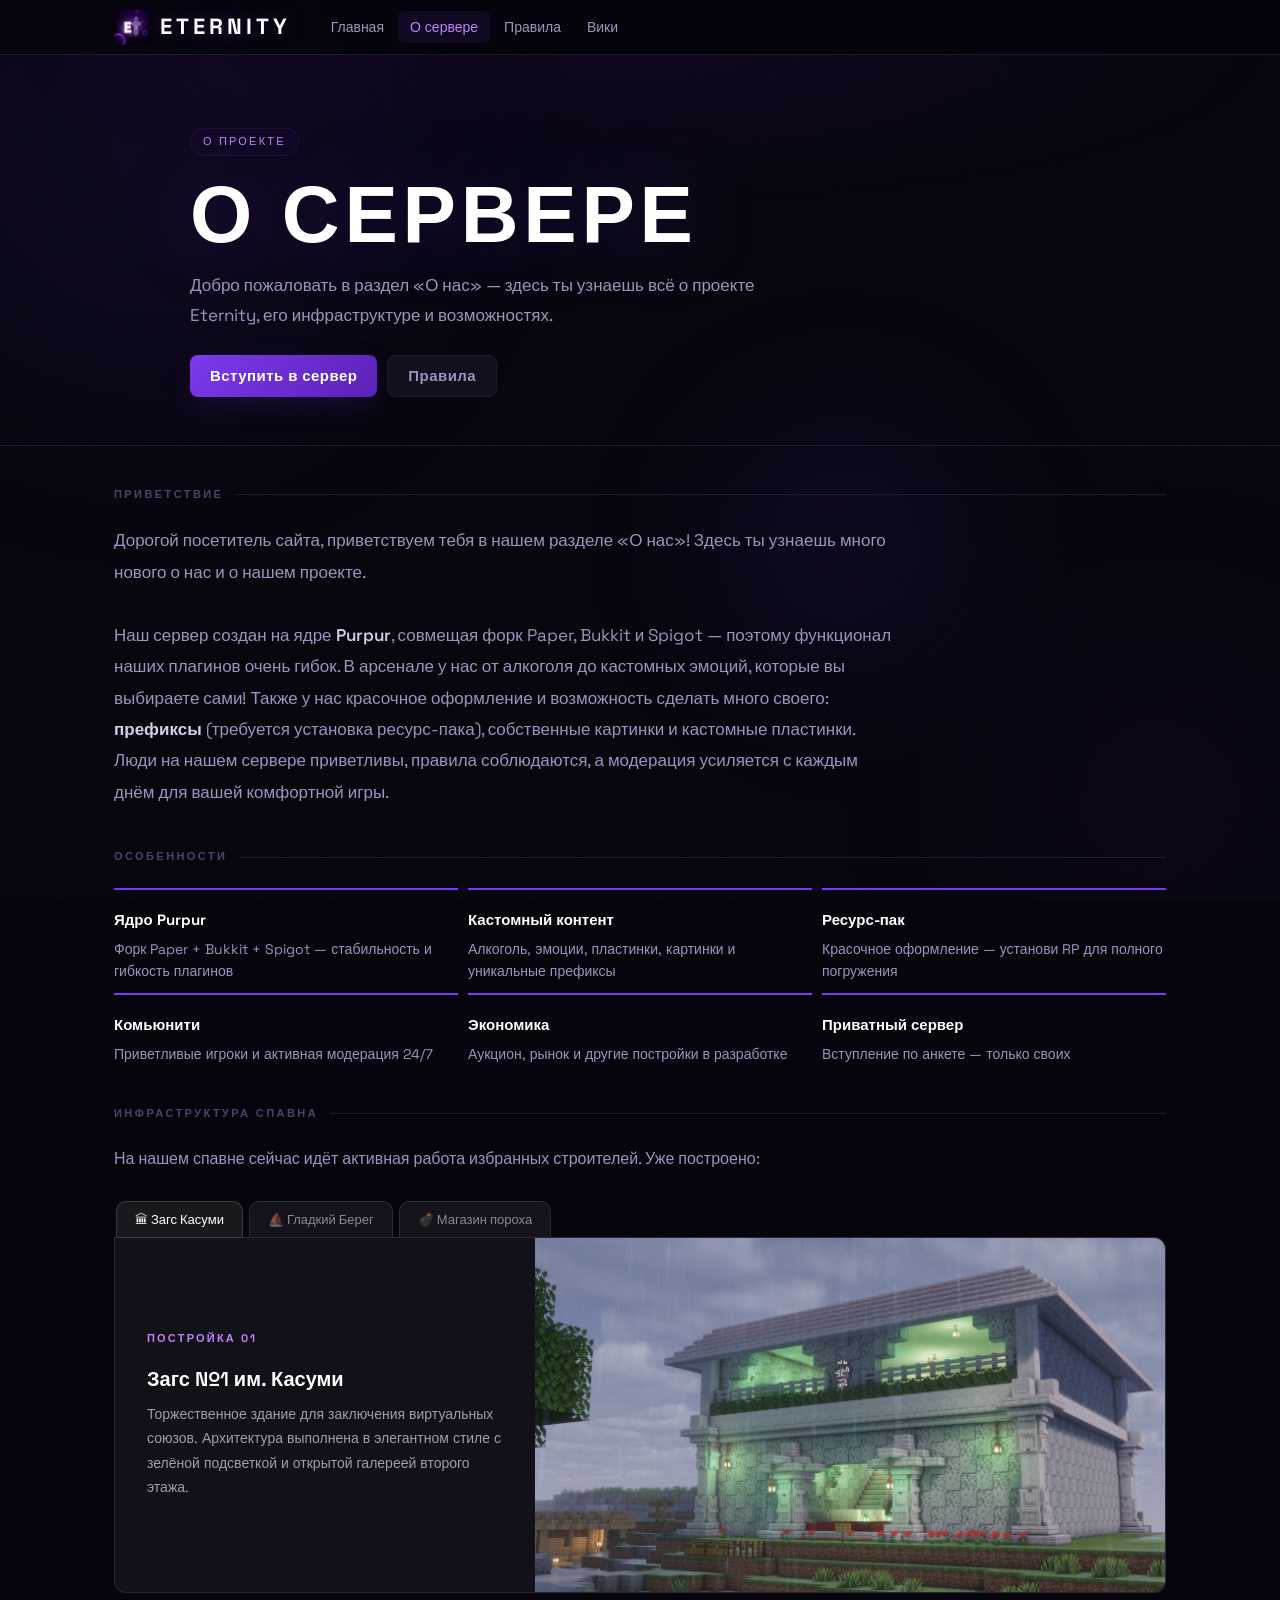
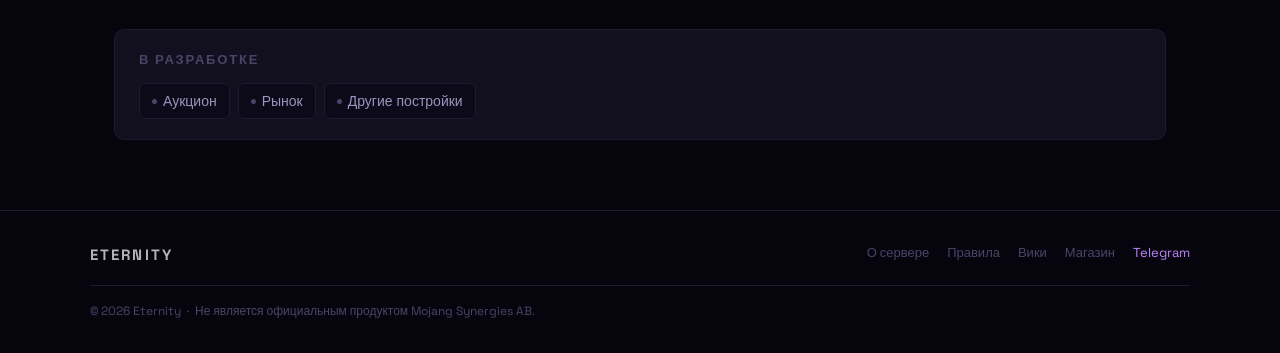
==== commit fef6d18e: "Add files via upload" ====
--- a/about.html
+++ b/about.html
@@ -206,21 +206,6 @@
   btn.classList.add('on');
   document.querySelectorAll('.btab-panel')[idx].classList.add('active');
 }
-</script>
-<script>
-(function(){
-  var stored=localStorage.getItem('eternity_user'),user=null;
-  try{if(stored)user=JSON.parse(stored);}catch(e){}
-  var nr=document.getElementById('nav-right-auth');
-  if(!nr)return;
-  if(user){
-    var initial=(user.first_name||'U')[0];
-    var av=user.photo_url?'<img class="nav-auth-avatar" src="'+user.photo_url+'" alt="">':'<div class="nav-auth-avatar-placeholder">'+initial+'</div>';
-    nr.innerHTML='<a class="nav-pill" href="shop.html">Магазин →</a><a class="nav-auth-btn" href="profile.html">'+av+'<span>'+user.first_name+'</span></a>';
-  }else{
-    nr.innerHTML='<a class="nav-pill" href="shop.html">Магазин →</a><a class="nav-auth-btn" href="profile.html"><svg width="14" height="14" viewBox="0 0 24 24" fill="none" stroke="currentColor" stroke-width="2"><path d="M20 21v-2a4 4 0 0 0-4-4H8a4 4 0 0 0-4 4v2"/><circle cx="12" cy="7" r="4"/></svg><span>Войти</span></a>';
-  }
-})();
 </script>
 <script>
 (function(){
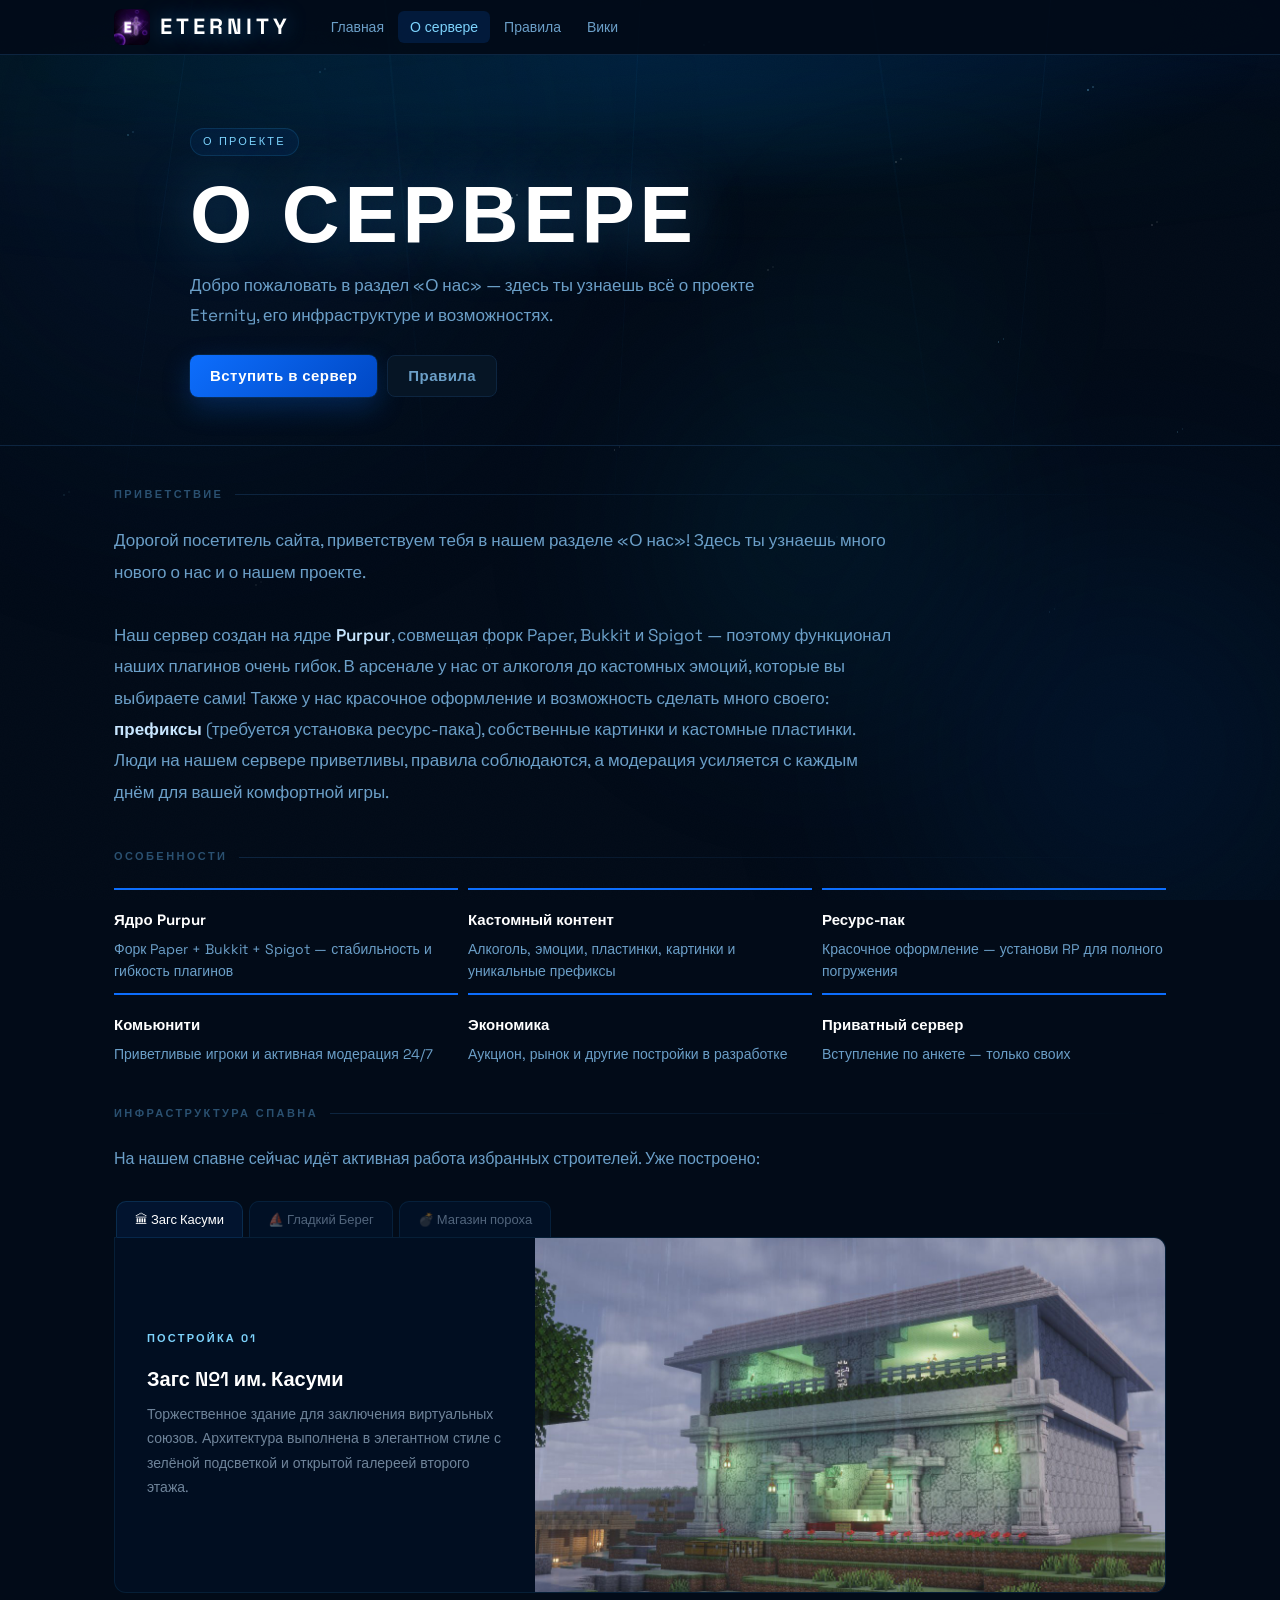
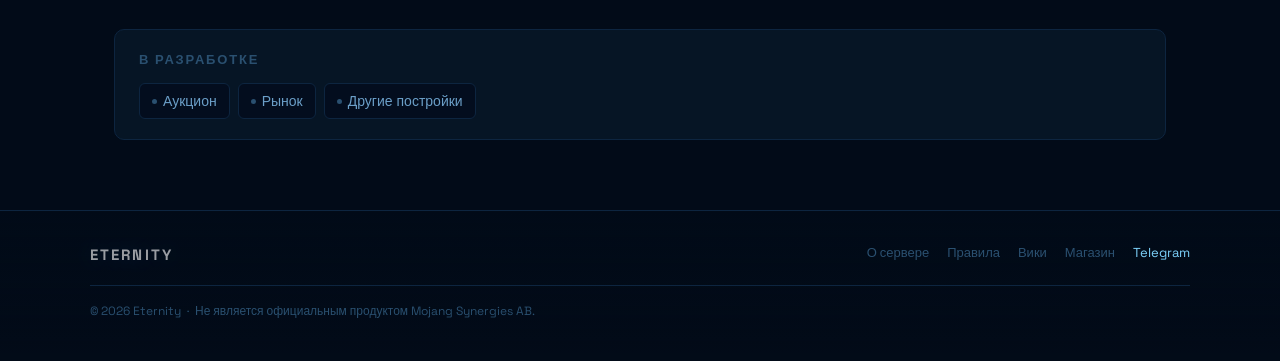
==== commit 9a48cd18: "Add files via upload" ====
--- a/about.html
+++ b/about.html
@@ -9,7 +9,7 @@
 <link rel="stylesheet" href="style.css"/>
 </head>
 <body>
-<div class="orbs"><div class="orb orb1"></div><div class="orb orb2"></div><div class="orb orb3"></div></div>
+<div class="stars"></div><div class="aurora"></div><div class="rays"><div class="ray"></div><div class="ray"></div><div class="ray"></div><div class="ray"></div><div class="ray"></div></div><div class="orbs"><div class="orb orb1"></div><div class="orb orb2"></div><div class="orb orb3"></div><div class="orb orb4"></div></div>
 <div class="wrap">
 
 <nav class="nav">
--- a/style.css
+++ b/style.css
@@ -1,19 +1,23 @@
 
 *,*::before,*::after{box-sizing:border-box;margin:0;padding:0}
 :root{
-  --bg:#06050d;
-  --s1:#0c0a18;
-  --card:#120f1e;
-  --card2:#181428;
-  --border:#1e1a30;
-  --border2:#2d2748;
-  --acc:#7c3aed;
-  --acc3:#a855f7;
-  --acc4:#c084fc;
-  --txt:#d4cfe8;
-  --txt2:#9b94be;
-  --txt3:#4a4568;
-  --green2:#22c55e;
+  --bg:#020b18;
+  --s1:#030d1e;
+  --card:#061525;
+  --card2:#071a2e;
+  --border:#0d2540;
+  --border2:#153560;
+  --acc:#0d6efd;
+  --acc2:#1a8fff;
+  --acc3:#38b4ff;
+  --acc4:#7dd3fc;
+  --txt:#c8e6ff;
+  --txt2:#6b9fc8;
+  --txt3:#2a5070;
+  --green2:#22d3ee;
+  --aurora1:#00e5c8;
+  --aurora2:#0066ff;
+  --deep:#001428;
   --fi:'Space Grotesk',sans-serif;
   --fh:'Space Grotesk',sans-serif;
   --ft:'Space Grotesk',sans-serif;
@@ -23,112 +27,350 @@
 body{background:var(--bg);color:var(--txt);font-family:var(--fi);font-size:16px;min-height:100vh;overflow-x:hidden;line-height:1.6}
 a{color:inherit;text-decoration:none}
 
-/* ── BACKGROUND ── */
+/* ══════════════════════════════════════
+   ANIMATED BACKGROUND — Deep Ocean / Aurora
+   ══════════════════════════════════════ */
+
+/* Starfield */
+.stars{position:fixed;inset:0;pointer-events:none;z-index:0;overflow:hidden}
+.stars::before,.stars::after{
+  content:'';
+  position:absolute;
+  inset:0;
+  background-image:
+    radial-gradient(1px 1px at 10% 15%,rgba(125,211,252,.7) 0%,transparent 100%),
+    radial-gradient(1px 1px at 25% 8%,rgba(125,211,252,.5) 0%,transparent 100%),
+    radial-gradient(1.5px 1.5px at 40% 22%,rgba(255,255,255,.6) 0%,transparent 100%),
+    radial-gradient(1px 1px at 55% 5%,rgba(125,211,252,.4) 0%,transparent 100%),
+    radial-gradient(1px 1px at 70% 18%,rgba(255,255,255,.5) 0%,transparent 100%),
+    radial-gradient(1.5px 1.5px at 85% 10%,rgba(125,211,252,.6) 0%,transparent 100%),
+    radial-gradient(1px 1px at 15% 35%,rgba(255,255,255,.3) 0%,transparent 100%),
+    radial-gradient(1px 1px at 33% 42%,rgba(125,211,252,.4) 0%,transparent 100%),
+    radial-gradient(1px 1px at 60% 30%,rgba(255,255,255,.3) 0%,transparent 100%),
+    radial-gradient(1px 1px at 78% 38%,rgba(125,211,252,.5) 0%,transparent 100%),
+    radial-gradient(1px 1px at 90% 25%,rgba(255,255,255,.4) 0%,transparent 100%),
+    radial-gradient(1px 1px at 5% 55%,rgba(125,211,252,.3) 0%,transparent 100%),
+    radial-gradient(1px 1px at 48% 50%,rgba(255,255,255,.25) 0%,transparent 100%),
+    radial-gradient(1px 1px at 92% 48%,rgba(125,211,252,.35) 0%,transparent 100%),
+    radial-gradient(1px 1px at 20% 65%,rgba(255,255,255,.2) 0%,transparent 100%),
+    radial-gradient(1px 1px at 65% 60%,rgba(125,211,252,.25) 0%,transparent 100%),
+    radial-gradient(1px 1px at 38% 72%,rgba(255,255,255,.15) 0%,transparent 100%),
+    radial-gradient(1px 1px at 82% 68%,rgba(125,211,252,.2) 0%,transparent 100%);
+  animation:starTwinkle 6s ease-in-out infinite alternate;
+}
+.stars::after{
+  animation-delay:3s;
+  animation-duration:8s;
+  opacity:.6;
+  transform:translate(5px,-3px);
+}
+@keyframes starTwinkle{0%{opacity:.4}100%{opacity:1}}
+
+/* Aurora bands */
+.aurora{position:fixed;top:0;left:0;right:0;height:60vh;pointer-events:none;z-index:0;overflow:hidden}
+.aurora::before{
+  content:'';
+  position:absolute;
+  top:-20%;
+  left:-30%;
+  right:-30%;
+  height:80%;
+  background:
+    radial-gradient(ellipse 80% 50% at 30% 40%, rgba(0,229,200,.06) 0%, transparent 60%),
+    radial-gradient(ellipse 60% 40% at 70% 30%, rgba(0,102,255,.08) 0%, transparent 55%),
+    radial-gradient(ellipse 50% 30% at 50% 50%, rgba(13,110,253,.05) 0%, transparent 50%);
+  animation:auroraShift 18s ease-in-out infinite;
+  filter:blur(30px);
+}
+.aurora::after{
+  content:'';
+  position:absolute;
+  top:5%;
+  left:-20%;
+  right:-20%;
+  height:60%;
+  background:
+    radial-gradient(ellipse 70% 35% at 60% 35%, rgba(0,229,200,.04) 0%, transparent 55%),
+    radial-gradient(ellipse 50% 25% at 25% 45%, rgba(56,180,255,.05) 0%, transparent 50%);
+  animation:auroraShift2 24s ease-in-out infinite;
+  filter:blur(40px);
+}
+@keyframes auroraShift{
+  0%{transform:translateX(-10%) skewX(-5deg);opacity:.7}
+  33%{transform:translateX(5%) skewX(3deg);opacity:1}
+  66%{transform:translateX(-5%) skewX(-2deg);opacity:.8}
+  100%{transform:translateX(-10%) skewX(-5deg);opacity:.7}
+}
+@keyframes auroraShift2{
+  0%{transform:translateX(8%) skewX(4deg);opacity:.5}
+  50%{transform:translateX(-8%) skewX(-4deg);opacity:.9}
+  100%{transform:translateX(8%) skewX(4deg);opacity:.5}
+}
+
+/* Deep orbs (underwater light shafts) */
 .orbs{position:fixed;inset:0;pointer-events:none;z-index:0;overflow:hidden}
-.orb{position:absolute;border-radius:50%;filter:blur(90px);opacity:.16}
-.orb1{width:600px;height:600px;background:radial-gradient(#4c1d95,transparent);top:-150px;left:-150px;animation:d1 20s ease-in-out infinite}
-.orb2{width:400px;height:400px;background:radial-gradient(#3b0764,transparent);bottom:-100px;right:-80px;animation:d2 25s ease-in-out infinite}
-.orb3{width:280px;height:280px;background:radial-gradient(#6d28d9,transparent);top:45%;left:55%;animation:d3 16s ease-in-out infinite}
-@keyframes d1{0%,100%{transform:translate(0,0)}50%{transform:translate(50px,35px)}}
-@keyframes d2{0%,100%{transform:translate(0,0)}50%{transform:translate(-35px,-50px)}}
-@keyframes d3{0%,100%{transform:translate(0,0)}50%{transform:translate(25px,-30px)}}
-body::after{content:'';position:fixed;inset:0;background-image:url("data:image/svg+xml,%3Csvg viewBox='0 0 200 200' xmlns='http://www.w3.org/2000/svg'%3E%3Cfilter id='n'%3E%3CfeTurbulence type='fractalNoise' baseFrequency='.85' numOctaves='4' stitchTiles='stitch'/%3E%3C/filter%3E%3Crect width='100%25' height='100%25' filter='url(%23n)' opacity='1'/%3E%3C/svg%3E");background-size:200px;opacity:.025;pointer-events:none;z-index:0}
+.orb{position:absolute;border-radius:50%;filter:blur(100px);opacity:.12}
+.orb1{
+  width:700px;height:700px;
+  background:radial-gradient(circle,#0d4f8a,#0a2d5a,transparent);
+  top:-200px;left:-150px;
+  animation:orb1Move 22s ease-in-out infinite;
+}
+.orb2{
+  width:500px;height:500px;
+  background:radial-gradient(circle,#0066cc,#003d7a,transparent);
+  bottom:-100px;right:-100px;
+  animation:orb2Move 28s ease-in-out infinite;
+}
+.orb3{
+  width:350px;height:350px;
+  background:radial-gradient(circle,#0891b2,#065f8a,transparent);
+  top:40%;left:50%;
+  animation:orb3Move 17s ease-in-out infinite;
+}
+.orb4{
+  width:250px;height:250px;
+  background:radial-gradient(circle,#00e5c8,transparent);
+  top:20%;right:20%;
+  opacity:.06;
+  animation:orb4Move 14s ease-in-out infinite;
+}
+@keyframes orb1Move{0%,100%{transform:translate(0,0)}50%{transform:translate(60px,40px)}}
+@keyframes orb2Move{0%,100%{transform:translate(0,0)}50%{transform:translate(-45px,-55px)}}
+@keyframes orb3Move{0%,100%{transform:translate(0,0)}50%{transform:translate(30px,-35px)}}
+@keyframes orb4Move{0%,100%{transform:translate(0,0) scale(1)}50%{transform:translate(-20px,25px) scale(1.15)}}
+
+/* Underwater light rays */
+.rays{position:fixed;top:0;left:0;right:0;height:100vh;pointer-events:none;z-index:0;overflow:hidden}
+.ray{
+  position:absolute;
+  top:0;
+  width:1px;
+  height:100%;
+  background:linear-gradient(to bottom,rgba(56,180,255,.06),transparent 70%);
+  transform-origin:top center;
+}
+.ray:nth-child(1){left:15%;transform:rotate(8deg);animation:rayPulse 8s ease-in-out infinite}
+.ray:nth-child(2){left:30%;transform:rotate(-5deg);animation:rayPulse 11s ease-in-out infinite 2s;width:2px;opacity:.7}
+.ray:nth-child(3){left:50%;transform:rotate(3deg);animation:rayPulse 9s ease-in-out infinite 4s}
+.ray:nth-child(4){left:68%;transform:rotate(-8deg);animation:rayPulse 13s ease-in-out infinite 1s;width:2px;opacity:.6}
+.ray:nth-child(5){left:82%;transform:rotate(5deg);animation:rayPulse 10s ease-in-out infinite 3s}
+@keyframes rayPulse{0%,100%{opacity:.3}50%{opacity:.8}}
+
+/* Noise grain */
+body::after{
+  content:'';
+  position:fixed;inset:0;
+  background-image:url("data:image/svg+xml,%3Csvg viewBox='0 0 200 200' xmlns='http://www.w3.org/2000/svg'%3E%3Cfilter id='n'%3E%3CfeTurbulence type='fractalNoise' baseFrequency='.85' numOctaves='4' stitchTiles='stitch'/%3E%3C/filter%3E%3Crect width='100%25' height='100%25' filter='url(%23n)' opacity='1'/%3E%3C/svg%3E");
+  background-size:200px;opacity:.018;
+  pointer-events:none;z-index:0;
+}
 
 .wrap{position:relative;z-index:1}
 
-/* ── NAV ── */
-.nav{position:sticky;top:0;z-index:100;background:rgba(6,5,13,.92);backdrop-filter:blur(20px);border-bottom:1px solid var(--border)}
+/* ══ NAV ══ */
+.nav{
+  position:sticky;top:0;z-index:100;
+  background:rgba(2,11,24,.88);
+  backdrop-filter:blur(24px);
+  border-bottom:1px solid var(--border);
+}
 .nav-inner{max-width:1100px;margin:0 auto;padding:0 24px;height:54px;display:flex;align-items:center;gap:0}
-.nav-logo{display:flex;align-items:center;gap:10px;font-family:var(--ft);font-size:22px;font-weight:700;color:#fff;letter-spacing:.18em;text-shadow:0 0 18px #a855f750;text-transform:uppercase;flex-shrink:0;margin-right:28px}.nav-logo img{width:36px;height:36px;object-fit:cover;border-radius:8px;flex-shrink:0}
+.nav-logo{
+  display:flex;align-items:center;gap:10px;
+  font-family:var(--ft);font-size:22px;font-weight:700;
+  color:#fff;letter-spacing:.18em;
+  text-shadow:0 0 20px rgba(56,180,255,.5);
+  text-transform:uppercase;flex-shrink:0;margin-right:28px;
+}
+.nav-logo img{width:36px;height:36px;object-fit:cover;border-radius:8px;flex-shrink:0}
 .nav-links{display:flex;gap:2px;flex:1}
 .nav-a{padding:5px 12px;border-radius:6px;font-size:14px;font-weight:500;color:var(--txt2);transition:.15s;cursor:pointer}
 .nav-a:hover{color:var(--txt);background:#ffffff07}
-.nav-a.on{color:var(--acc4);background:#7c3aed18}
+.nav-a.on{color:var(--acc4);background:rgba(13,110,253,.15)}
 .nav-right{display:flex;align-items:center;gap:6px;margin-left:auto}
 .nav-icon{width:34px;height:34px;border-radius:7px;display:flex;align-items:center;justify-content:center;background:var(--card);border:1px solid var(--border);color:var(--txt3);transition:.15s;font-size:14px}
 .nav-icon:hover{border-color:var(--border2);color:var(--txt)}
-.nav-pill{display:flex;align-items:center;gap:6px;background:var(--card);border:1px solid var(--border);border-radius:7px;padding:6px 13px;font-size:13px;font-weight:500;color:var(--txt2);transition:.15s}
-.nav-pill:hover{border-color:var(--border2);color:var(--txt)}
-
-/* ── HERO (index) ── */
-.site-hero{padding:100px 24px 80px;text-align:center;position:relative;overflow:hidden}
-.site-hero::before{content:'';position:absolute;inset:0;background:radial-gradient(ellipse 70% 60% at 50% 0%,#3b076435 0%,transparent 68%);pointer-events:none}
-.site-hero-inner{position:relative;z-index:1;max-width:560px;margin:0 auto;display:flex;flex-direction:column;align-items:center}
-.hero-season{display:inline-flex;align-items:center;gap:9px;font-size:11px;letter-spacing:.18em;text-transform:uppercase;color:var(--acc4);margin-bottom:22px;border:1px solid #7c3aed25;background:#7c3aed0a;padding:5px 14px;border-radius:20px}
-.hero-season::before{content:'';width:5px;height:5px;border-radius:50%;background:var(--acc4);animation:pulse 2s infinite}
-@keyframes pulse{0%,100%{opacity:1}50%{opacity:.3}}
-.site-hero h1{font-family:var(--ft);font-size:clamp(4.5rem,13vw,9rem);color:#fff;line-height:1;margin-bottom:14px;text-shadow:0 0 100px #7c3aed60,0 0 200px #7c3aed20;letter-spacing:0;text-transform:uppercase;font-weight:700;display:block;width:100%;text-align:center}
+.nav-pill{
+  display:flex;align-items:center;gap:6px;
+  background:linear-gradient(135deg,rgba(13,110,253,.2),rgba(0,229,200,.1));
+  border:1px solid rgba(56,180,255,.3);
+  border-radius:7px;padding:6px 13px;
+  font-size:13px;font-weight:500;color:var(--acc4);transition:.15s;
+}
+.nav-pill:hover{border-color:var(--acc3);color:#fff;background:linear-gradient(135deg,rgba(13,110,253,.3),rgba(0,229,200,.15))}
+
+/* ══ HERO ══ */
+.site-hero{
+  padding:120px 24px 90px;
+  text-align:center;position:relative;overflow:hidden;
+}
+.site-hero::before{
+  content:'';position:absolute;inset:0;
+  background:
+    radial-gradient(ellipse 80% 60% at 50% -10%,rgba(0,102,204,.2) 0%,transparent 65%),
+    radial-gradient(ellipse 50% 40% at 50% 50%,rgba(0,229,200,.04) 0%,transparent 70%);
+  pointer-events:none;
+}
+
+/* Animated hero glow ring */
+.site-hero::after{
+  content:'';
+  position:absolute;
+  top:50%;left:50%;
+  transform:translate(-50%,-50%);
+  width:800px;height:800px;
+  border-radius:50%;
+  background:radial-gradient(circle,rgba(13,110,253,.06) 0%,rgba(0,229,200,.02) 40%,transparent 70%);
+  animation:heroGlow 6s ease-in-out infinite;
+  pointer-events:none;
+}
+@keyframes heroGlow{0%,100%{transform:translate(-50%,-50%) scale(1);opacity:.6}50%{transform:translate(-50%,-50%) scale(1.1);opacity:1}}
+
+.site-hero-inner{position:relative;z-index:1;max-width:580px;margin:0 auto;display:flex;flex-direction:column;align-items:center}
+
+.hero-season{
+  display:inline-flex;align-items:center;gap:9px;
+  font-size:11px;letter-spacing:.2em;text-transform:uppercase;
+  color:var(--acc4);margin-bottom:22px;
+  border:1px solid rgba(56,180,255,.2);
+  background:rgba(13,110,253,.08);
+  padding:5px 14px;border-radius:20px;
+  animation:seasonFloat 4s ease-in-out infinite;
+}
+@keyframes seasonFloat{0%,100%{transform:translateY(0)}50%{transform:translateY(-3px)}}
+.hero-season::before{
+  content:'';width:5px;height:5px;border-radius:50%;
+  background:var(--aurora1);
+  box-shadow:0 0 8px var(--aurora1);
+  animation:pulse 2s infinite;
+}
+@keyframes pulse{0%,100%{opacity:1;box-shadow:0 0 8px var(--aurora1)}50%{opacity:.3;box-shadow:none}}
+
+.site-hero h1{
+  font-family:var(--ft);
+  font-size:clamp(4.5rem,13vw,9rem);
+  color:#fff;line-height:1;
+  margin-bottom:14px;
+  text-shadow:
+    0 0 60px rgba(56,180,255,.5),
+    0 0 120px rgba(13,110,253,.3),
+    0 0 200px rgba(0,229,200,.1);
+  letter-spacing:.05em;text-transform:uppercase;font-weight:700;
+  display:block;width:100%;text-align:center;
+  animation:titleGlow 4s ease-in-out infinite;
+}
+@keyframes titleGlow{
+  0%,100%{text-shadow:0 0 60px rgba(56,180,255,.5),0 0 120px rgba(13,110,253,.3)}
+  50%{text-shadow:0 0 80px rgba(56,180,255,.8),0 0 160px rgba(13,110,253,.5),0 0 240px rgba(0,229,200,.2)}
+}
+
 .hero-tagline{font-size:15px;letter-spacing:.12em;color:var(--txt3);text-transform:uppercase;margin-bottom:28px;font-weight:500}
 .hero-desc{font-size:17px;color:var(--txt2);line-height:1.75;max-width:440px;margin:0 auto 32px}
 .hero-cta{display:flex;align-items:center;justify-content:center;gap:10px}
 
 /* IP block */
-.ip-block{display:inline-flex;align-items:center;gap:0;background:var(--card);border:1px solid var(--border);border-radius:var(--radius);overflow:hidden;margin-top:24px;cursor:pointer;transition:.15s}
-.ip-block:hover{border-color:var(--border2)}
+.ip-block{
+  display:inline-flex;align-items:center;gap:0;
+  background:rgba(6,21,37,.8);
+  border:1px solid var(--border2);
+  border-radius:var(--radius);overflow:hidden;
+  margin-top:24px;cursor:pointer;transition:.2s;
+  backdrop-filter:blur(10px);
+}
+.ip-block:hover{border-color:rgba(56,180,255,.4);box-shadow:0 0 20px rgba(56,180,255,.1)}
 .ip-label{font-size:11px;font-weight:600;letter-spacing:.14em;text-transform:uppercase;color:var(--txt3);padding:0 14px;border-right:1px solid var(--border);height:42px;display:flex;align-items:center}
 .ip-value{font-family:'Courier New',monospace;font-size:14px;color:var(--txt);padding:0 16px;height:42px;display:flex;align-items:center}
 .ip-copy{height:42px;padding:0 13px;border-left:1px solid var(--border);display:flex;align-items:center;justify-content:center;color:var(--txt3);font-size:12px;transition:.15s}
 .ip-block:hover .ip-copy{color:var(--acc4)}
 
-/* ── HOW TO JOIN (steps — теперь просто нумерованный список) ── */
+/* ══ STEPS ══ */
 .steps-section{border-top:1px solid var(--border);border-bottom:1px solid var(--border);padding:64px 24px}
 .steps-inner{max-width:680px;margin:0 auto}
 .section-label{font-size:11px;font-weight:600;letter-spacing:.22em;text-transform:uppercase;color:var(--txt3);margin-bottom:10px}
 .section-title{font-size:clamp(1.6rem,3.5vw,2.2rem);font-weight:700;color:#fff;margin-bottom:40px}
 .steps-list{display:flex;flex-direction:column;gap:0}
-.step-row{display:flex;align-items:flex-start;gap:24px;padding:22px 0;border-bottom:1px solid var(--border)}
+.step-row{display:flex;align-items:flex-start;gap:24px;padding:22px 0;border-bottom:1px solid var(--border);transition:.2s}
+.step-row:hover{padding-left:6px}
 .step-row:first-child{border-top:1px solid var(--border)}
 .step-row-num{font-size:13px;font-weight:700;color:var(--acc4);letter-spacing:.04em;min-width:28px;padding-top:3px}
-.step-row-body{}
 .step-row-title{font-size:17px;font-weight:600;color:#fff;margin-bottom:4px}
 .step-row-desc{font-size:15px;color:var(--txt2);line-height:1.65}
 
-/* ── SECTIONS ── */
+/* ══ SECTIONS ══ */
 .content{max-width:1100px;margin:0 auto;padding:40px 24px 70px}
 .sh{display:flex;align-items:center;gap:12px;margin-bottom:22px}
 .sh h2{font-size:11px;font-weight:700;letter-spacing:.22em;text-transform:uppercase;color:var(--txt3);white-space:nowrap}
-.sh::after{content:'';flex:1;height:1px;background:var(--border)}
-
-/* ── ССЫЛКИ-СТРОКИ вместо карточек ── */
+.sh::after{content:'';flex:1;height:1px;background:linear-gradient(to right,var(--border),transparent)}
+
+/* ══ NAV LINK ROWS ══ */
 .nav-links-list{display:flex;flex-direction:column;gap:0;margin-bottom:28px}
-.nav-link-row{display:flex;align-items:center;justify-content:space-between;padding:20px 0;border-bottom:1px solid var(--border);color:var(--txt);transition:.15s}
+.nav-link-row{display:flex;align-items:center;justify-content:space-between;padding:20px 0;border-bottom:1px solid var(--border);color:var(--txt);transition:.2s}
 .nav-link-row:first-child{border-top:1px solid var(--border)}
-.nav-link-row:hover{color:var(--acc4)}
+.nav-link-row:hover{color:var(--acc4);padding-left:8px}
 .nav-link-row:hover .nlr-arrow{color:var(--acc4);transform:translateX(4px)}
 .nlr-left{display:flex;flex-direction:column;gap:4px}
 .nlr-title{font-size:19px;font-weight:600}
 .nlr-desc{font-size:15px;color:var(--txt2)}
-.nlr-arrow{color:var(--txt3);font-size:18px;transition:.15s;flex-shrink:0}
-
-/* ── PAGE HERO (inner pages) ── */
+.nlr-arrow{color:var(--txt3);font-size:18px;transition:.2s;flex-shrink:0}
+
+/* ══ PAGE HERO ══ */
 .page-hero{padding:72px 24px 48px;position:relative;overflow:hidden;border-bottom:1px solid var(--border)}
-.page-hero::before{content:'';position:absolute;inset:0;background:radial-gradient(ellipse 70% 55% at 50% 0%,#3b076430 0%,transparent 70%);pointer-events:none}
+.page-hero::before{
+  content:'';position:absolute;inset:0;
+  background:radial-gradient(ellipse 70% 55% at 50% 0%,rgba(0,102,204,.15) 0%,transparent 70%);
+  pointer-events:none;
+}
 .page-hero-inner{position:relative;z-index:1;max-width:900px;margin:0 auto}
-.page-kicker{display:inline-flex;align-items:center;gap:8px;font-size:11px;letter-spacing:.2em;text-transform:uppercase;color:var(--acc4);margin-bottom:16px;border:1px solid #7c3aed20;background:#7c3aed08;padding:4px 12px;border-radius:20px}
-.page-hero h1{font-size:clamp(2.4rem,7vw,5rem);line-height:1.05;color:#fff;letter-spacing:.06em;text-transform:uppercase;text-shadow:0 0 80px #7c3aed55;margin-bottom:14px;font-weight:700}
+.page-kicker{
+  display:inline-flex;align-items:center;gap:8px;
+  font-size:11px;letter-spacing:.2em;text-transform:uppercase;
+  color:var(--acc4);margin-bottom:16px;
+  border:1px solid rgba(56,180,255,.15);
+  background:rgba(13,110,253,.07);
+  padding:4px 12px;border-radius:20px;
+}
+.page-hero h1{
+  font-size:clamp(2.4rem,7vw,5rem);line-height:1.05;color:#fff;
+  letter-spacing:.06em;text-transform:uppercase;
+  text-shadow:0 0 60px rgba(56,180,255,.4);
+  margin-bottom:14px;font-weight:700;
+}
 .page-lead{max-width:580px;color:var(--txt2);font-size:17px;line-height:1.8}
 .page-actions{display:flex;flex-wrap:wrap;gap:10px;margin-top:24px}
 
-/* ── BUTTONS ── */
-.btn-primary,.btn-ghost{display:inline-flex;align-items:center;justify-content:center;min-height:42px;border-radius:8px;padding:0 20px;font-size:15px;font-weight:600;letter-spacing:.03em;transition:.15s;cursor:pointer;border:none}
-.btn-primary{background:linear-gradient(135deg,var(--acc),#5b21b6);color:#fff;box-shadow:0 10px 28px #7c3aed22}
-.btn-primary:hover{transform:translateY(-1px);box-shadow:0 16px 34px #7c3aed30}
+/* ══ BUTTONS ══ */
+.btn-primary,.btn-ghost{display:inline-flex;align-items:center;justify-content:center;min-height:42px;border-radius:8px;padding:0 20px;font-size:15px;font-weight:600;letter-spacing:.03em;transition:.2s;cursor:pointer;border:none}
+.btn-primary{
+  background:linear-gradient(135deg,#0d6efd,#0048c4);
+  color:#fff;
+  box-shadow:0 10px 28px rgba(13,110,253,.25),0 0 0 1px rgba(56,180,255,.1);
+}
+.btn-primary:hover{transform:translateY(-2px);box-shadow:0 16px 36px rgba(13,110,253,.4),0 0 30px rgba(56,180,255,.2)}
 .btn-ghost{background:var(--card);border:1px solid var(--border);color:var(--txt2)}
-.btn-ghost:hover{border-color:var(--border2);color:var(--txt)}
-
-/* ── STAT STRIP ── */
+.btn-ghost:hover{border-color:rgba(56,180,255,.3);color:var(--txt)}
+
+/* ══ STATS ══ */
 .stats{display:grid;grid-template-columns:repeat(4,1fr);gap:10px;margin-bottom:32px}
-.stat{background:var(--card);border:1px solid var(--border);border-radius:var(--radius);padding:20px;text-align:center}
-.stat strong{display:block;font-size:30px;font-weight:700;color:#fff;margin-bottom:3px}
+.stat{
+  background:linear-gradient(135deg,var(--card),rgba(13,110,253,.05));
+  border:1px solid var(--border);border-radius:var(--radius);padding:20px;text-align:center;
+  transition:.2s;
+}
+.stat:hover{border-color:var(--border2);transform:translateY(-2px)}
+.stat strong{display:block;font-size:30px;font-weight:700;color:#fff;margin-bottom:3px;text-shadow:0 0 20px rgba(56,180,255,.3)}
 .stat span{font-size:11px;letter-spacing:.14em;text-transform:uppercase;color:var(--txt3)}
 
-/* ── PROSE ── */
-.prose{background:var(--card);border:1px solid var(--border);border-radius:var(--radius);padding:26px;margin-bottom:16px}
+/* ══ PROSE ══ */
+.prose{
+  background:linear-gradient(135deg,var(--card),rgba(0,0,0,.3));
+  border:1px solid var(--border);border-radius:var(--radius);padding:26px;margin-bottom:16px;
+}
 .prose h3{font-size:22px;font-weight:700;color:#fff;margin-bottom:12px}
 .prose p{color:var(--txt2);font-size:16px;line-height:1.85;margin-bottom:12px}
 .prose p:last-child{margin-bottom:0}
 
-/* ── RULES PAGE ── */
+/* ══ RULES ══ */
 .rules-layout{display:grid;grid-template-columns:200px 1fr 180px;gap:0;max-width:1200px;margin:0 auto;padding:32px 24px 80px;align-items:start}
 .rules-sidebar-left{position:sticky;top:70px;padding-right:24px}
 .rules-sidebar-right{position:sticky;top:70px;padding-left:24px}
@@ -136,38 +378,38 @@
 .sidebar-nav{display:flex;flex-direction:column;gap:2px}
 .sidebar-nav a{font-size:15px;color:var(--txt2);padding:9px 12px;border-radius:6px;transition:.15s;line-height:1.4}
 .sidebar-nav a:hover{color:var(--txt);background:#ffffff07}
-.sidebar-nav a.active{color:var(--acc4);background:#7c3aed18}
+.sidebar-nav a.active{color:var(--acc4);background:rgba(13,110,253,.12)}
 .toc-list{display:flex;flex-direction:column;gap:4px;list-style:none}
 .toc-list li a{font-size:14px;color:var(--txt2);transition:.15s;display:block;line-height:1.5;padding:3px 0}
 .toc-list li a:hover{color:var(--acc4)}
 .rules-main{min-width:0}
-.rules-page-title{font-size:clamp(2rem,5vw,3.2rem);font-weight:700;color:#fff;letter-spacing:.08em;text-transform:uppercase;text-shadow:0 0 60px #7c3aed50;margin-bottom:28px}
+.rules-page-title{font-size:clamp(2rem,5vw,3.2rem);font-weight:700;color:#fff;letter-spacing:.08em;text-transform:uppercase;text-shadow:0 0 50px rgba(56,180,255,.4);margin-bottom:28px}
 .rules-notice{display:flex;gap:12px;background:var(--card);border:1px solid var(--border);border-left:3px solid var(--acc4);border-radius:var(--radius);padding:18px 20px;margin-bottom:32px}
 .rules-notice-icon{font-size:16px;flex-shrink:0;margin-top:2px}
 .rules-notice p{font-size:15px;color:var(--txt2);line-height:1.65;margin:0}
 .rules-section{margin-bottom:40px}
 .rules-section-header{display:flex;align-items:center;gap:12px;margin-bottom:16px;padding-bottom:12px;border-bottom:1px solid var(--border)}
-.rules-section-num{width:34px;height:34px;background:#7c3aed18;border:1px solid #7c3aed35;border-radius:7px;display:flex;align-items:center;justify-content:center;font-size:15px;font-weight:700;color:var(--acc4);flex-shrink:0;font-family:var(--fi)}
+.rules-section-num{width:34px;height:34px;background:rgba(13,110,253,.12);border:1px solid rgba(56,180,255,.2);border-radius:7px;display:flex;align-items:center;justify-content:center;font-size:15px;font-weight:700;color:var(--acc4);flex-shrink:0;font-family:var(--fi)}
 .rules-section-header h2{font-size:22px;font-weight:700;color:#fff;letter-spacing:.02em}
 
-/* Правило — строка, не карточка */
-.rule-item{display:grid;grid-template-columns:56px 1fr;gap:0;align-items:start;padding:18px 0;border-bottom:1px solid var(--border);transition:.15s}
+.rule-item{display:grid;grid-template-columns:56px 1fr;gap:0;align-items:start;padding:18px 0;border-bottom:1px solid var(--border);transition:.2s}
 .rule-item:first-of-type{border-top:1px solid var(--border)}
+.rule-item:hover{padding-left:6px}
 .rule-item:hover .rule-item-body h3{color:var(--acc4)}
 .rule-item-num{font-size:14px;font-weight:700;color:var(--acc4);padding-top:3px;opacity:.7}
 .rule-item-body h3{font-size:17px;font-weight:600;color:#fff;margin-bottom:6px;transition:.15s}
 .rule-item-body p{font-size:15px;color:var(--txt2);line-height:1.65;margin-bottom:8px}
 .rule-item-body p:last-child{margin-bottom:0}
-.rule-punishment{display:inline-flex;align-items:center;gap:5px;font-size:13px;font-weight:500;letter-spacing:.02em;color:#f87171;background:#7f1d1d18;border:1px solid #f8717125;border-radius:4px;padding:5px 11px;margin-top:2px}
+.rule-punishment{display:inline-flex;align-items:center;gap:5px;font-size:13px;font-weight:500;letter-spacing:.02em;color:#f87171;background:rgba(127,29,29,.12);border:1px solid rgba(248,113,113,.2);border-radius:4px;padding:5px 11px;margin-top:2px}
 .rule-punishment::before{content:'';width:5px;height:5px;border-radius:50%;background:#f87171;flex-shrink:0}
-.rule-punishment.warn{color:#fbbf24;background:#78350f18;border-color:#fbbf2425}
+.rule-punishment.warn{color:#fbbf24;background:rgba(120,53,15,.12);border-color:rgba(251,191,36,.2)}
 .rule-punishment.warn::before{background:#fbbf24}
-.rule-punishment.ban{color:#f87171;background:#7f1d1d18;border-color:#f8717125}
+.rule-punishment.ban{color:#f87171;background:rgba(127,29,29,.12);border-color:rgba(248,113,113,.2)}
 .rule-punishment.ban::before{background:#f87171}
 .punishments-row{display:flex;flex-wrap:wrap;gap:6px;margin-top:8px}
 .rules-divider{height:1px;background:var(--border);margin:36px 0}
 
-/* ── WIKI ── */
+/* ══ WIKI ══ */
 .wiki-entry{padding:18px 0;border-bottom:1px solid var(--border);transition:.15s}
 .wiki-entry:first-of-type{border-top:1px solid var(--border)}
 .wiki-entry-q{font-size:17px;font-weight:600;color:#fff;margin-bottom:0;display:flex;align-items:center;justify-content:space-between;cursor:pointer;gap:12px;padding-bottom:0;transition:.15s}
@@ -178,33 +420,32 @@
 .wiki-entry-body{font-size:15px;color:var(--txt2);line-height:1.7;display:none}
 .wiki-entry.open .wiki-entry-body{display:block}
 
-/* Категории вики — строки */
 .wiki-cat-list{display:flex;flex-direction:column;gap:0;margin-bottom:10px}
-.wiki-cat-row{display:flex;align-items:center;justify-content:space-between;padding:18px 0;border-bottom:1px solid var(--border);transition:.15s;cursor:pointer}
+.wiki-cat-row{display:flex;align-items:center;justify-content:space-between;padding:18px 0;border-bottom:1px solid var(--border);transition:.2s;cursor:pointer}
 .wiki-cat-row:first-child{border-top:1px solid var(--border)}
+.wiki-cat-row:hover{padding-left:8px}
 .wiki-cat-row:hover .wc-title{color:var(--acc4)}
 .wiki-cat-row:hover .wc-arrow{color:var(--acc4);transform:translateX(4px)}
 .wc-left{display:flex;align-items:center;gap:14px}
 .wc-icon{font-size:20px;width:28px;text-align:center;flex-shrink:0}
-.wc-body{}
 .wc-title{font-size:17px;font-weight:600;color:#fff;transition:.15s;margin-bottom:2px}
 .wc-desc{font-size:14px;color:var(--txt2)}
-.wc-arrow{color:var(--txt3);font-size:16px;transition:.15s;flex-shrink:0}
+.wc-arrow{color:var(--txt3);font-size:16px;transition:.2s;flex-shrink:0}
 .coming-soon{display:inline-block;font-size:10px;font-weight:700;letter-spacing:.1em;text-transform:uppercase;color:var(--txt3);background:var(--border);border-radius:4px;padding:2px 6px;margin-left:8px;vertical-align:middle}
 
-/* ── SHOP LAYOUT ── */
+/* ══ SHOP ══ */
 .layout{max-width:1100px;margin:0 auto;padding:36px 24px 60px;display:grid;grid-template-columns:1fr 300px;gap:22px;align-items:start}
 .rank-grid{display:grid;grid-template-columns:repeat(4,1fr);gap:10px;margin-bottom:28px}
 .rcard{background:var(--card);border:1px solid var(--border);border-radius:var(--radius);cursor:pointer;transition:border-color .2s,transform .2s,box-shadow .2s;overflow:hidden;position:relative;display:flex;flex-direction:column}
 .rcard:hover{transform:translateY(-3px)}
-.rcard.sponsor{--rc:#6366f1;--rcl:#818cf8;--rcdim:#6366f115}
-.rcard.elite  {--rc:#7c3aed;--rcl:#a855f7;--rcdim:#7c3aed15}
-.rcard.head   {--rc:#0ea5e9;--rcl:#38bdf8;--rcdim:#0ea5e915}
-.rcard.champion{--rc:#f59e0b;--rcl:#fbbf24;--rcdim:#f59e0b15}
+.rcard.sponsor{--rc:#6366f1;--rcl:#818cf8;--rcdim:rgba(99,102,241,.12)}
+.rcard.elite  {--rc:#0d6efd;--rcl:#38b4ff;--rcdim:rgba(13,110,253,.12)}
+.rcard.head   {--rc:#0891b2;--rcl:#22d3ee;--rcdim:rgba(8,145,178,.12)}
+.rcard.champion{--rc:#f59e0b;--rcl:#fbbf24;--rcdim:rgba(245,158,11,.12)}
 .rcard:hover,.rcard.sel{border-color:var(--rc)!important}
 .rcard.sel{box-shadow:0 0 0 1px var(--rc),0 14px 36px color-mix(in srgb,var(--rc) 18%,transparent)}
 .rc-strip{height:2px;background:linear-gradient(90deg,var(--rc),var(--rcl));flex-shrink:0}
-.rc-img{width:100%;aspect-ratio:1/1;background:linear-gradient(160deg,var(--rcdim),#0c0a1800);border-bottom:1px solid var(--border);display:flex;align-items:center;justify-content:center;font-size:10px;letter-spacing:.1em;color:var(--txt3);text-transform:uppercase;position:relative;overflow:hidden}
+.rc-img{width:100%;aspect-ratio:1/1;background:linear-gradient(160deg,var(--rcdim),rgba(12,10,24,0));border-bottom:1px solid var(--border);display:flex;align-items:center;justify-content:center;font-size:10px;letter-spacing:.1em;color:var(--txt3);text-transform:uppercase;position:relative;overflow:hidden}
 .rc-img::after{content:'';position:absolute;inset:0;background:radial-gradient(ellipse 70% 60% at 50% 80%,color-mix(in srgb,var(--rc) 16%,transparent),transparent)}
 .rc-body{padding:13px 13px 15px;flex:1;display:flex;flex-direction:column}
 .rc-tag{display:inline-block;font-size:9px;font-weight:700;letter-spacing:.12em;text-transform:uppercase;padding:3px 7px;border-radius:3px;background:var(--rcdim);color:var(--rcl);margin-bottom:9px;border:1px solid color-mix(in srgb,var(--rc) 30%,transparent)}
@@ -224,14 +465,14 @@
 .dgrid{display:grid;grid-template-columns:repeat(4,1fr);gap:8px;margin-bottom:28px}
 .dbtn{background:var(--card);border:1px solid var(--border);border-radius:8px;padding:14px 6px;text-align:center;cursor:pointer;transition:.15s;position:relative}
 .dbtn:hover{border-color:var(--border2)}
-.dbtn.on{border-color:var(--acc3)!important;background:#1a1335;box-shadow:inset 0 0 0 1px var(--acc)}
+.dbtn.on{border-color:var(--acc2)!important;background:rgba(13,55,100,.4);box-shadow:inset 0 0 0 1px var(--acc)}
 .dnum{font-size:22px;font-weight:700;color:var(--txt);display:block;margin-bottom:2px}
 .dlabel{font-size:12px;color:var(--txt3)}
 .dsave{position:absolute;top:-7px;right:5px;font-size:9px;font-weight:700;letter-spacing:.05em;background:var(--green2);color:#000;padding:2px 5px;border-radius:3px;display:none}
 .dbtn.hs .dsave{display:block}
 .flabel{display:block;font-size:11px;font-weight:600;letter-spacing:.12em;text-transform:uppercase;color:var(--txt3);margin-bottom:7px}
 .ninput{width:100%;background:var(--s1);border:1px solid var(--border);border-radius:8px;color:var(--txt);font-family:var(--fi);font-size:15px;padding:11px 13px;outline:none;transition:.15s}
-.ninput:focus{border-color:var(--acc3);box-shadow:0 0 0 3px #7c3aed15}
+.ninput:focus{border-color:var(--acc2);box-shadow:0 0 0 3px rgba(13,110,253,.12)}
 .ninput::placeholder{color:var(--txt3)}
 .sidebar{position:sticky;top:66px;display:flex;flex-direction:column;gap:12px}
 .scard{background:var(--card);border:1px solid var(--border);border-radius:var(--radius);overflow:hidden}
@@ -245,57 +486,62 @@
 .price-block{display:flex;justify-content:space-between;align-items:baseline;padding-top:12px;margin-top:8px;border-top:1px solid var(--border2)}
 .price-lbl{font-size:11px;text-transform:uppercase;letter-spacing:.1em;color:var(--txt3)}
 .price-num{font-size:28px;font-weight:700;color:#fff}
-.paybtn{display:block;width:100%;margin-top:12px;padding:13px;background:linear-gradient(135deg,var(--acc),#5b21b6);border:none;border-radius:8px;color:#fff;font-family:var(--fi);font-size:14px;font-weight:700;letter-spacing:.1em;text-transform:uppercase;cursor:pointer;transition:.2s}
-.paybtn:hover:not(:disabled){background:linear-gradient(135deg,var(--acc3),var(--acc));transform:translateY(-1px);box-shadow:0 8px 24px #7c3aed32}
+.paybtn{display:block;width:100%;margin-top:12px;padding:13px;background:linear-gradient(135deg,#0d6efd,#0048c4);border:none;border-radius:8px;color:#fff;font-family:var(--fi);font-size:14px;font-weight:700;letter-spacing:.1em;text-transform:uppercase;cursor:pointer;transition:.2s}
+.paybtn:hover:not(:disabled){background:linear-gradient(135deg,#1a8fff,#0d6efd);transform:translateY(-1px);box-shadow:0 8px 24px rgba(13,110,253,.35)}
 .paybtn:disabled{opacity:.3;cursor:not-allowed}
 .trust-rows{padding:13px 16px;display:flex;flex-direction:column;gap:8px}
 .trow{display:flex;align-items:center;gap:8px;font-size:13px;color:var(--txt3)}
 .ticon{width:18px;height:18px;border-radius:4px;display:flex;align-items:center;justify-content:center;font-size:9px;flex-shrink:0;font-weight:700}
-.tg{background:#14532d;color:var(--green2)}
-.tp{background:#2e1a5c;color:var(--acc4)}
-.modal-bg{position:fixed;inset:0;background:#00000090;backdrop-filter:blur(8px);z-index:200;display:none;align-items:center;justify-content:center;padding:20px}
+.tg{background:rgba(20,83,45,.5);color:var(--green2)}
+.tp{background:rgba(13,55,100,.5);color:var(--acc4)}
+
+/* ══ MODAL ══ */
+.modal-bg{position:fixed;inset:0;background:rgba(0,0,0,.85);backdrop-filter:blur(12px);z-index:200;display:none;align-items:center;justify-content:center;padding:20px}
 .modal-bg.open{display:flex}
-.modal{background:linear-gradient(160deg,#1a1630,#110e1f);border:1px solid var(--border2);border-radius:14px;padding:34px 28px;max-width:400px;width:100%;box-shadow:0 40px 80px #00000080,0 0 0 1px #7c3aed18;animation:mpop .25s cubic-bezier(.34,1.56,.64,1)}
+.modal{
+  background:linear-gradient(160deg,#071a2e,#030d1e);
+  border:1px solid var(--border2);border-radius:14px;padding:34px 28px;max-width:400px;width:100%;
+  box-shadow:0 40px 80px rgba(0,0,0,.8),0 0 0 1px rgba(56,180,255,.1),0 0 60px rgba(13,110,253,.05);
+  animation:mpop .25s cubic-bezier(.34,1.56,.64,1);
+}
 @keyframes mpop{from{transform:scale(.93) translateY(10px);opacity:0}to{transform:none;opacity:1}}
-.modal-icon{width:46px;height:46px;background:linear-gradient(135deg,#3b0764,#1e1b4b);border:1px solid #7c3aed35;border-radius:10px;display:flex;align-items:center;justify-content:center;font-size:18px;margin-bottom:13px}
+.modal-icon{width:46px;height:46px;background:linear-gradient(135deg,rgba(0,48,100,.8),rgba(5,25,60,.9));border:1px solid rgba(56,180,255,.2);border-radius:10px;display:flex;align-items:center;justify-content:center;font-size:18px;margin-bottom:13px}
 .modal h2{font-size:18px;font-weight:700;letter-spacing:.04em;color:#fff;margin-bottom:7px}
 .modal p{font-size:15px;color:var(--txt2);line-height:1.7;margin-bottom:20px}
 .modal-btns{display:flex;gap:9px}
 .mbtn-c{flex:1;background:var(--s1);border:1px solid var(--border);border-radius:7px;color:var(--txt2);font-family:var(--fi);font-size:14px;padding:11px;cursor:pointer;transition:.15s}
 .mbtn-c:hover{border-color:var(--border2);color:var(--txt)}
-.mbtn-g{flex:2;background:linear-gradient(135deg,var(--acc),#5b21b6);border:none;border-radius:7px;color:#fff;font-family:var(--fi);font-size:14px;font-weight:700;letter-spacing:.06em;padding:11px;cursor:pointer;transition:.15s}
+.mbtn-g{flex:2;background:linear-gradient(135deg,#0d6efd,#0048c4);border:none;border-radius:7px;color:#fff;font-family:var(--fi);font-size:14px;font-weight:700;letter-spacing:.06em;padding:11px;cursor:pointer;transition:.15s}
 .mbtn-g:hover{opacity:.9;transform:translateY(-1px)}
+
 .toast{position:fixed;bottom:22px;left:50%;transform:translateX(-50%) translateY(60px);background:var(--card2);border:1px solid var(--border2);border-radius:7px;padding:9px 16px;font-size:14px;color:var(--txt);white-space:nowrap;z-index:300;transition:.3s ease}
 .toast.show{transform:translateX(-50%) translateY(0)}
 
-/* ── FOOTER ── */
-.footer{border-top:1px solid var(--border);padding:32px 24px;margin-top:auto}
+/* ══ FOOTER ══ */
+.footer{border-top:1px solid var(--border);padding:32px 24px;margin-top:auto;background:linear-gradient(to bottom,transparent,rgba(2,11,24,.5))}
 .footer-inner{max-width:1100px;margin:0 auto;display:flex;flex-direction:column;gap:18px}
 .footer-top{display:flex;align-items:flex-start;justify-content:space-between;gap:24px}
-.footer-logo{font-size:15px;font-weight:700;color:#fff;letter-spacing:.14em;text-transform:uppercase;opacity:.7}
+.footer-logo{font-size:15px;font-weight:700;color:#fff;letter-spacing:.14em;text-transform:uppercase;opacity:.6;text-shadow:0 0 20px rgba(56,180,255,.3)}
 .footer-links{display:flex;gap:18px;flex-wrap:wrap}
 .footer-link{font-size:13px;color:var(--txt3);transition:.15s}
 .footer-link:hover{color:var(--txt2)}
 .footer-link.accent{color:var(--acc4)}
 .footer-bottom{font-size:12px;color:var(--txt3);border-top:1px solid var(--border);padding-top:16px}
 
-/* ── RESPONSIVE ── */
+/* ══ RESPONSIVE ══ */
 @media(max-width:960px){.layout{grid-template-columns:1fr}.sidebar{position:static}.rank-grid{grid-template-columns:repeat(2,1fr)}}
 @media(max-width:900px){.rules-layout{grid-template-columns:1fr}.rules-sidebar-left,.rules-sidebar-right{display:none}}
 @media(max-width:720px){.stats{grid-template-columns:1fr 1fr}.footer-top{flex-direction:column}}
 @media(max-width:560px){.rank-grid{grid-template-columns:repeat(2,1fr)}.dgrid{grid-template-columns:repeat(2,1fr)}.nav-a{display:none}.stats{grid-template-columns:1fr 1fr}.page-actions{flex-direction:column}.btn-primary,.btn-ghost{width:100%}.content{padding-left:18px;padding-right:18px}.page-hero{padding-left:18px;padding-right:18px}}
 
-/* ── ABOUT PAGE ── */
+/* ══ ABOUT ══ */
 .about-lead{font-size:17px;color:var(--txt2);line-height:1.85;max-width:780px;margin-bottom:40px}
 .about-lead strong{color:var(--txt);font-weight:600}
-
 .about-features{display:grid;grid-template-columns:repeat(3,1fr);gap:10px;margin-bottom:40px}
 .af-item{border-top:2px solid var(--acc);padding:18px 0 0;display:flex;flex-direction:column;gap:6px}
 .af-title{font-size:15px;font-weight:700;color:#fff}
 .af-desc{font-size:14px;color:var(--txt2);line-height:1.6}
-
 .about-section-title{font-size:clamp(1.3rem,2.5vw,1.7rem);font-weight:700;color:#fff;margin-bottom:20px;letter-spacing:.02em}
-
 .builds-list{display:flex;flex-direction:column;gap:0}
 .build-row{display:grid;grid-template-columns:1fr 1fr;gap:28px;align-items:center;padding:36px 0;border-bottom:1px solid var(--border)}
 .build-row:first-child{border-top:1px solid var(--border)}
@@ -304,42 +550,32 @@
 .build-img{width:100%;aspect-ratio:16/9;border-radius:var(--radius);object-fit:cover;border:1px solid var(--border);background:var(--card)}
 .build-img-placeholder{width:100%;aspect-ratio:16/9;border-radius:var(--radius);background:var(--card);border:1px dashed var(--border2);display:flex;flex-direction:column;align-items:center;justify-content:center;gap:8px;color:var(--txt3);font-size:13px}
 .build-img-placeholder span{font-size:28px;opacity:.4}
-.build-body{}
 .build-num{font-size:11px;font-weight:700;letter-spacing:.2em;text-transform:uppercase;color:var(--acc4);margin-bottom:8px}
 .build-title{font-size:22px;font-weight:700;color:#fff;margin-bottom:10px}
 .build-desc{font-size:15px;color:var(--txt2);line-height:1.75}
-
 .coming-builds{margin-top:28px;padding:20px 24px;background:var(--card);border:1px solid var(--border);border-radius:var(--radius)}
 .coming-builds-title{font-size:13px;font-weight:700;letter-spacing:.14em;text-transform:uppercase;color:var(--txt3);margin-bottom:12px}
 .coming-builds-list{display:flex;flex-wrap:wrap;gap:8px}
 .coming-tag{display:inline-flex;align-items:center;gap:6px;font-size:14px;color:var(--txt2);padding:6px 12px;background:var(--s1);border:1px solid var(--border);border-radius:6px}
 .coming-tag::before{content:'';width:5px;height:5px;border-radius:50%;background:var(--txt3);flex-shrink:0}
-
 @media(max-width:760px){.about-features{grid-template-columns:1fr 1fr}.build-row{grid-template-columns:1fr}.build-row.reverse{direction:ltr}}
 @media(max-width:500px){.about-features{grid-template-columns:1fr}}
 
-/* FIX: wiki left sidebar group title visibility */
-.wsl-group-title {
-  color: #fff !important;
-  opacity: 1 !important;
-}
-
-/* ══════════════════════════════════════════════
-   WIKI 3-column layout
-   ══════════════════════════════════════════════ */
+/* ══ WIKI SIDEBAR FIX ══ */
+.wsl-group-title{color:#fff !important;opacity:1 !important}
+
+/* ══ WIKI 3-COLUMN ══ */
 .wiki-layout{display:grid;grid-template-columns:240px 1fr 200px;gap:0;max-width:1200px;margin:0 auto;min-height:calc(100vh - 54px)}
-
 .wiki-sidebar-left{position:sticky;top:54px;height:calc(100vh - 54px);overflow-y:auto;padding:32px 0 40px;border-right:1px solid var(--border);scrollbar-width:thin;scrollbar-color:var(--border) transparent}
 .wsl-group{margin-bottom:28px;padding:0 16px}
 .wsl-group-title{font-size:11px;font-weight:700;letter-spacing:.16em;text-transform:uppercase;color:#fff !important;margin-bottom:8px;padding:0 4px}
 .wsl-nav{display:flex;flex-direction:column;gap:1px}
 .wsl-link{display:flex;align-items:center;justify-content:space-between;padding:6px 8px;border-radius:6px;font-size:13.5px;color:var(--txt2);transition:background .13s,color .13s;line-height:1.4}
 .wsl-link:hover{background:rgba(255,255,255,.05);color:var(--txt)}
-.wsl-link.active{background:rgba(124,58,237,.14);color:var(--acc4)}
+.wsl-link.active{background:rgba(13,110,253,.12);color:var(--acc4)}
 .wsl-link.sub{padding-left:18px;font-size:13px;color:var(--txt3)}
-.wsl-link.sub:hover,.wsl-link.sub.active{color:var(--acc4);background:rgba(124,58,237,.1)}
-.wsl-soon{font-size:10px;font-weight:600;letter-spacing:.08em;background:rgba(124,58,237,.25);color:var(--acc4);border-radius:4px;padding:2px 5px;flex-shrink:0}
-
+.wsl-link.sub:hover,.wsl-link.sub.active{color:var(--acc4);background:rgba(13,110,253,.08)}
+.wsl-soon{font-size:10px;font-weight:600;letter-spacing:.08em;background:rgba(13,110,253,.18);color:var(--acc4);border-radius:4px;padding:2px 5px;flex-shrink:0}
 .wiki-main{padding:40px 48px 80px;min-width:0}
 .wiki-page-header{margin-bottom:36px;padding-bottom:24px;border-bottom:1px solid var(--border)}
 .wiki-page-title{font-size:clamp(1.8rem,3vw,2.4rem);font-weight:700;color:#fff;letter-spacing:.02em;margin-bottom:8px}
@@ -348,8 +584,6 @@
 .wiki-h2{font-size:20px;font-weight:700;color:#fff;margin-bottom:20px;letter-spacing:.01em}
 .wiki-divider{height:1px;background:var(--border);margin:32px 0}
 .wiki-p{font-size:15px;color:var(--txt2);line-height:1.75}
-
-/* new accordion overrides for wiki-main */
 .wiki-main .wiki-entry{border:1px solid var(--border);border-radius:8px;margin-bottom:6px;overflow:hidden;transition:border-color .15s;padding:0}
 .wiki-main .wiki-entry:first-of-type{border-top:1px solid var(--border)}
 .wiki-main .wiki-entry:hover{border-color:var(--border2)}
@@ -360,44 +594,40 @@
 .wiki-main .wiki-entry.open .wiki-entry-q{color:#fff;border-bottom:1px solid var(--border);background:none}
 .wiki-entry-arrow{color:var(--txt3);font-size:14px;transition:transform .2s;flex-shrink:0}
 .wiki-entry.open .wiki-entry-arrow{transform:rotate(180deg);color:var(--acc4)}
-.wiki-main .wiki-entry-body{display:none;padding:16px 18px;background:rgba(0,0,0,.15)}
+.wiki-main .wiki-entry-body{display:none;padding:16px 18px;background:rgba(0,0,0,.2)}
 .wiki-main .wiki-entry.open .wiki-entry-body{display:block}
 .wiki-main .wiki-entry-body p{font-size:14.5px;color:var(--txt2);line-height:1.75;margin-bottom:8px}
 .wiki-main .wiki-entry-body p:last-child{margin-bottom:0}
-.wiki-main .wiki-entry-body code{font-family:'Courier New',monospace;font-size:13px;color:var(--acc4);background:rgba(124,58,237,.1);border:1px solid rgba(124,58,237,.2);border-radius:4px;padding:1px 6px}
-
+.wiki-main .wiki-entry-body code{font-family:'Courier New',monospace;font-size:13px;color:var(--acc4);background:rgba(13,110,253,.1);border:1px solid rgba(56,180,255,.15);border-radius:4px;padding:1px 6px}
 .wiki-link-list{list-style:none;display:flex;flex-direction:column;gap:4px}
 .wiki-link-list li{display:flex;align-items:center;gap:8px;font-size:14.5px}
 .wiki-link-list li::before{content:'◆';font-size:5px;color:var(--acc4);flex-shrink:0}
 .wiki-link-list a{color:var(--acc4);text-underline-offset:3px;text-decoration-color:transparent;transition:text-decoration-color .13s,color .13s}
 .wiki-link-list a:hover{text-decoration-color:var(--acc4)}
 .wiki-link-coming{color:var(--txt3);font-style:italic}
-
 .wiki-sidebar-right{position:sticky;top:54px;height:calc(100vh - 54px);overflow-y:auto;padding:32px 16px 40px 20px;border-left:1px solid var(--border);scrollbar-width:thin}
 .wsr-title{display:flex;align-items:center;gap:7px;font-size:11px;font-weight:700;letter-spacing:.14em;text-transform:uppercase;color:var(--txt2);margin-bottom:14px}
 .wsr-toc{list-style:none;display:flex;flex-direction:column;gap:2px}
 .wsr-toc li a{display:block;font-size:13px;color:var(--txt3);padding:4px 6px;border-radius:5px;transition:color .13s,background .13s;line-height:1.4}
 .wsr-toc li a:hover{color:var(--txt);background:rgba(255,255,255,.04)}
-.wsr-toc li a.active{color:var(--acc4);background:rgba(124,58,237,.1)}
+.wsr-toc li a.active{color:var(--acc4);background:rgba(13,110,253,.08)}
 .wsr-toc .wsr-sub a{padding-left:16px;font-size:12.5px}
 .wsr-toc .wsr-sub a:hover,.wsr-toc .wsr-sub a.active{color:var(--acc4)}
-
 @media(max-width:1100px){.wiki-layout{grid-template-columns:220px 1fr}.wiki-sidebar-right{display:none}}
 @media(max-width:720px){.wiki-layout{grid-template-columns:1fr}.wiki-sidebar-left{display:none}.wiki-main{padding:24px 18px 60px}}
 
-/* ── NAV AUTH ── */
+/* ══ NAV AUTH ══ */
 .nav-auth-btn{display:flex;align-items:center;gap:7px;background:var(--card);border:1px solid var(--border);border-radius:7px;padding:5px 12px 5px 7px;font-size:13px;font-weight:500;color:var(--txt2);transition:.15s;cursor:pointer;font-family:var(--fi)}
 .nav-auth-btn:hover{border-color:var(--border2);color:var(--txt)}
 .nav-auth-btn svg{opacity:.7}
 .nav-auth-avatar{width:24px;height:24px;border-radius:50%;object-fit:cover;flex-shrink:0}
 .nav-auth-avatar-placeholder{width:24px;height:24px;border-radius:50%;background:linear-gradient(135deg,var(--acc),var(--acc3));display:flex;align-items:center;justify-content:center;font-size:11px;font-weight:700;color:#fff;flex-shrink:0;text-transform:uppercase}
 
-/* ── PROFILE PAGE ── */
+/* ══ PROFILE ══ */
 .profile-layout{max-width:900px;margin:0 auto;padding:40px 24px 80px;display:grid;grid-template-columns:280px 1fr;gap:28px;align-items:start}
 @media(max-width:720px){.profile-layout{grid-template-columns:1fr}}
-
 .profile-card{background:var(--card);border:1px solid var(--border);border-radius:16px;overflow:hidden;position:sticky;top:74px}
-.profile-card-banner{height:80px;background:linear-gradient(135deg,#3b0764,#6d28d9,#4c1d95);position:relative}
+.profile-card-banner{height:80px;background:linear-gradient(135deg,#001f4d,#0d4f8a,#004080);position:relative}
 .profile-card-avatar{position:absolute;bottom:-32px;left:24px;width:64px;height:64px;border-radius:50%;border:3px solid var(--card);object-fit:cover}
 .profile-card-avatar-placeholder{position:absolute;bottom:-32px;left:24px;width:64px;height:64px;border-radius:50%;border:3px solid var(--card);background:linear-gradient(135deg,var(--acc),var(--acc3));display:flex;align-items:center;justify-content:center;font-size:22px;font-weight:700;color:#fff;text-transform:uppercase}
 .profile-card-body{padding:44px 24px 24px}
@@ -409,7 +639,6 @@
 .profile-stat-row .v{color:var(--txt);font-weight:500}
 .profile-tg-link{display:flex;align-items:center;gap:7px;font-size:13px;color:var(--acc4);margin-top:14px}
 .profile-tg-link svg{opacity:.8}
-
 .profile-main{}
 .profile-section{background:var(--card);border:1px solid var(--border);border-radius:12px;padding:24px;margin-bottom:16px}
 .profile-section-title{font-size:11px;font-weight:700;letter-spacing:.18em;text-transform:uppercase;color:var(--txt3);margin-bottom:18px}
@@ -418,19 +647,22 @@
 .profile-nick-form{display:flex;flex-direction:column;gap:10px}
 .profile-nick-row{display:flex;gap:8px}
 .profile-nick-input{flex:1;background:var(--s1);border:1px solid var(--border);border-radius:8px;padding:10px 14px;font-size:14px;color:var(--txt);font-family:var(--fi);outline:none;transition:.15s}
-.profile-nick-input:focus{border-color:var(--acc);box-shadow:0 0 0 3px rgba(124,58,237,.12)}
+.profile-nick-input:focus{border-color:var(--acc);box-shadow:0 0 0 3px rgba(13,110,253,.1)}
 .profile-nick-save{background:var(--acc);border:none;border-radius:8px;padding:10px 18px;font-size:13px;font-weight:600;color:#fff;cursor:pointer;transition:.15s;font-family:var(--fi);white-space:nowrap}
-.profile-nick-save:hover{background:var(--acc3)}
+.profile-nick-save:hover{background:var(--acc2)}
 .profile-nick-hint{font-size:12px;color:var(--txt3)}
 .profile-badge-list{display:flex;flex-wrap:wrap;gap:8px}
-.profile-badge{display:flex;align-items:center;gap:6px;background:rgba(124,58,237,.12);border:1px solid rgba(124,58,237,.25);border-radius:20px;padding:5px 12px;font-size:12px;font-weight:600;color:var(--acc4);letter-spacing:.03em}
+.profile-badge{display:flex;align-items:center;gap:6px;background:rgba(13,110,253,.1);border:1px solid rgba(56,180,255,.2);border-radius:20px;padding:5px 12px;font-size:12px;font-weight:600;color:var(--acc4);letter-spacing:.03em}
 .profile-logout{width:100%;background:transparent;border:1px solid rgba(239,68,68,.25);border-radius:8px;padding:9px;font-size:13px;color:rgba(239,68,68,.7);cursor:pointer;transition:.15s;font-family:var(--fi);margin-top:14px}
 .profile-logout:hover{background:rgba(239,68,68,.08);color:#ef4444;border-color:rgba(239,68,68,.5)}
 
-/* login page */
+/* ══ LOGIN ══ */
 .login-wrap{min-height:calc(100vh - 54px);display:flex;align-items:center;justify-content:center;padding:40px 24px}
-.login-card{background:var(--card);border:1px solid var(--border);border-radius:20px;padding:48px 40px;max-width:380px;width:100%;text-align:center;position:relative;overflow:hidden}
-.login-card::before{content:'';position:absolute;inset:0;background:radial-gradient(ellipse 80% 40% at 50% 0%,#7c3aed18,transparent);pointer-events:none}
+.login-card{
+  background:linear-gradient(160deg,var(--card),rgba(2,11,24,.9));
+  border:1px solid var(--border);border-radius:20px;padding:48px 40px;max-width:380px;width:100%;text-align:center;position:relative;overflow:hidden;
+}
+.login-card::before{content:'';position:absolute;inset:0;background:radial-gradient(ellipse 80% 40% at 50% 0%,rgba(13,110,253,.12),transparent);pointer-events:none}
 .login-card-inner{position:relative;z-index:1}
 .login-icon{font-size:42px;margin-bottom:20px}
 .login-title{font-size:24px;font-weight:700;color:#fff;margin-bottom:10px}
@@ -440,47 +672,30 @@
 .tg-login-btn svg{flex-shrink:0}
 .login-note{font-size:12px;color:var(--txt3);margin-top:20px;line-height:1.6}
 
-/* ── Page transitions ── */
-.page-transition-out {
-  animation: pageFadeOut .32s cubic-bezier(.4,0,.6,1) forwards;
-}
-@keyframes pageFadeOut {
-  to { opacity: 0; }
-}
-@keyframes pageFadeIn {
-  from { opacity: 0; }
-  to   { opacity: 1; }
-}
-.wrap {
-  animation: pageFadeIn .38s cubic-bezier(.2,0,.4,1) both;
-}
-
-/* ── Build Tabs (about page) ─────────────────────────────────── */
-.btabs-wrap { margin-bottom: 36px; }
-
-.btabs-nav { display:flex; gap:6px; flex-wrap:wrap; margin-bottom:0; padding:0 2px; }
-
-.btab { background:rgba(255,255,255,.06); border:1px solid rgba(255,255,255,.1); border-bottom:none; border-radius:10px 10px 0 0; color:rgba(255,255,255,.5); font-family:var(--fi); font-size:13px; font-weight:500; padding:9px 18px; cursor:pointer; transition:background .18s,color .18s; }
-.btab:hover { background:rgba(255,255,255,.1); color:rgba(255,255,255,.8); }
-.btab.on { background:rgba(255,255,255,.08); border-color:rgba(255,255,255,.15); color:#fff; position:relative; }
-.btab.on::after { content:''; position:absolute; bottom:-1px; left:0; right:0; height:1px; background:rgba(255,255,255,.08); }
-
-.btabs-panels { background:rgba(255,255,255,.05); border:1px solid rgba(255,255,255,.1); border-radius:0 12px 12px 12px; overflow:hidden; }
-
-.btab-panel { display:none; grid-template-columns:1fr 1.5fr; min-height:320px; }
-.btab-panel.active { display:grid; }
-
-.btab-text { padding:36px 32px; display:flex; flex-direction:column; justify-content:center; gap:10px; }
-.btab-title { font-size:20px; font-weight:600; color:#fff; line-height:1.3; font-family:var(--fi); }
-.btab-desc { font-size:14px; color:rgba(255,255,255,.6); line-height:1.75; margin:0; font-family:var(--fi); }
-
-.btab-img-wrap { overflow:hidden; position:relative; }
-.btab-img-wrap img { width:100%; height:100%; object-fit:cover; display:block; }
-.btab-img-placeholder { background:rgba(255,255,255,.03); display:flex; flex-direction:column; align-items:center; justify-content:center; gap:8px; font-size:32px; }
-
-@media(max-width:640px) {
-  .btab-panel.active { grid-template-columns:1fr; }
-  .btab-img-wrap { min-height:200px; }
-  .btab-text { padding:24px 20px; }
-  .btabs-panels { border-radius:0 0 12px 12px; }
-}
+/* ══ PAGE TRANSITIONS ══ */
+.page-transition-out{animation:pageFadeOut .32s cubic-bezier(.4,0,.6,1) forwards}
+@keyframes pageFadeOut{to{opacity:0}}
+@keyframes pageFadeIn{from{opacity:0;transform:translateY(8px)}to{opacity:1;transform:translateY(0)}}
+.wrap{animation:pageFadeIn .45s cubic-bezier(.2,0,.4,1) both}
+
+/* ══ BUILD TABS ══ */
+.btabs-wrap{margin-bottom:36px}
+.btabs-nav{display:flex;gap:6px;flex-wrap:wrap;margin-bottom:0;padding:0 2px}
+.btab{background:rgba(13,110,253,.06);border:1px solid rgba(56,180,255,.1);border-bottom:none;border-radius:10px 10px 0 0;color:rgba(200,230,255,.4);font-family:var(--fi);font-size:13px;font-weight:500;padding:9px 18px;cursor:pointer;transition:background .18s,color .18s}
+.btab:hover{background:rgba(13,110,253,.1);color:rgba(200,230,255,.7)}
+.btab.on{background:rgba(13,110,253,.1);border-color:rgba(56,180,255,.15);color:#fff;position:relative}
+.btab.on::after{content:'';position:absolute;bottom:-1px;left:0;right:0;height:1px;background:rgba(13,110,253,.1)}
+.btabs-panels{background:rgba(13,110,253,.04);border:1px solid rgba(56,180,255,.1);border-radius:0 12px 12px 12px;overflow:hidden}
+.btab-panel{display:none;grid-template-columns:1fr 1.5fr;min-height:320px}
+.btab-panel.active{display:grid}
+.btab-text{padding:36px 32px;display:flex;flex-direction:column;justify-content:center;gap:10px}
+.btab-title{font-size:20px;font-weight:600;color:#fff;line-height:1.3;font-family:var(--fi)}
+.btab-desc{font-size:14px;color:rgba(200,230,255,.55);line-height:1.75;margin:0;font-family:var(--fi)}
+.btab-img-wrap{overflow:hidden;position:relative}
+.btab-img-wrap img{width:100%;height:100%;object-fit:cover;display:block}
+.btab-img-placeholder{background:rgba(13,110,253,.03);display:flex;flex-direction:column;align-items:center;justify-content:center;gap:8px;font-size:32px}
+@media(max-width:640px){.btab-panel.active{grid-template-columns:1fr}.btab-img-wrap{min-height:200px}.btab-text{padding:24px 20px}.btabs-panels{border-radius:0 0 12px 12px}}
+
+/* ══ FLOATING PARTICLES ══ */
+@keyframes floatUp{0%{transform:translateY(0) translateX(0);opacity:0}10%{opacity:.6}90%{opacity:.3}100%{transform:translateY(-100vh) translateX(20px);opacity:0}}
+.particle{position:fixed;bottom:0;width:2px;height:2px;border-radius:50%;background:rgba(56,180,255,.4);pointer-events:none;z-index:0;animation:floatUp linear infinite}
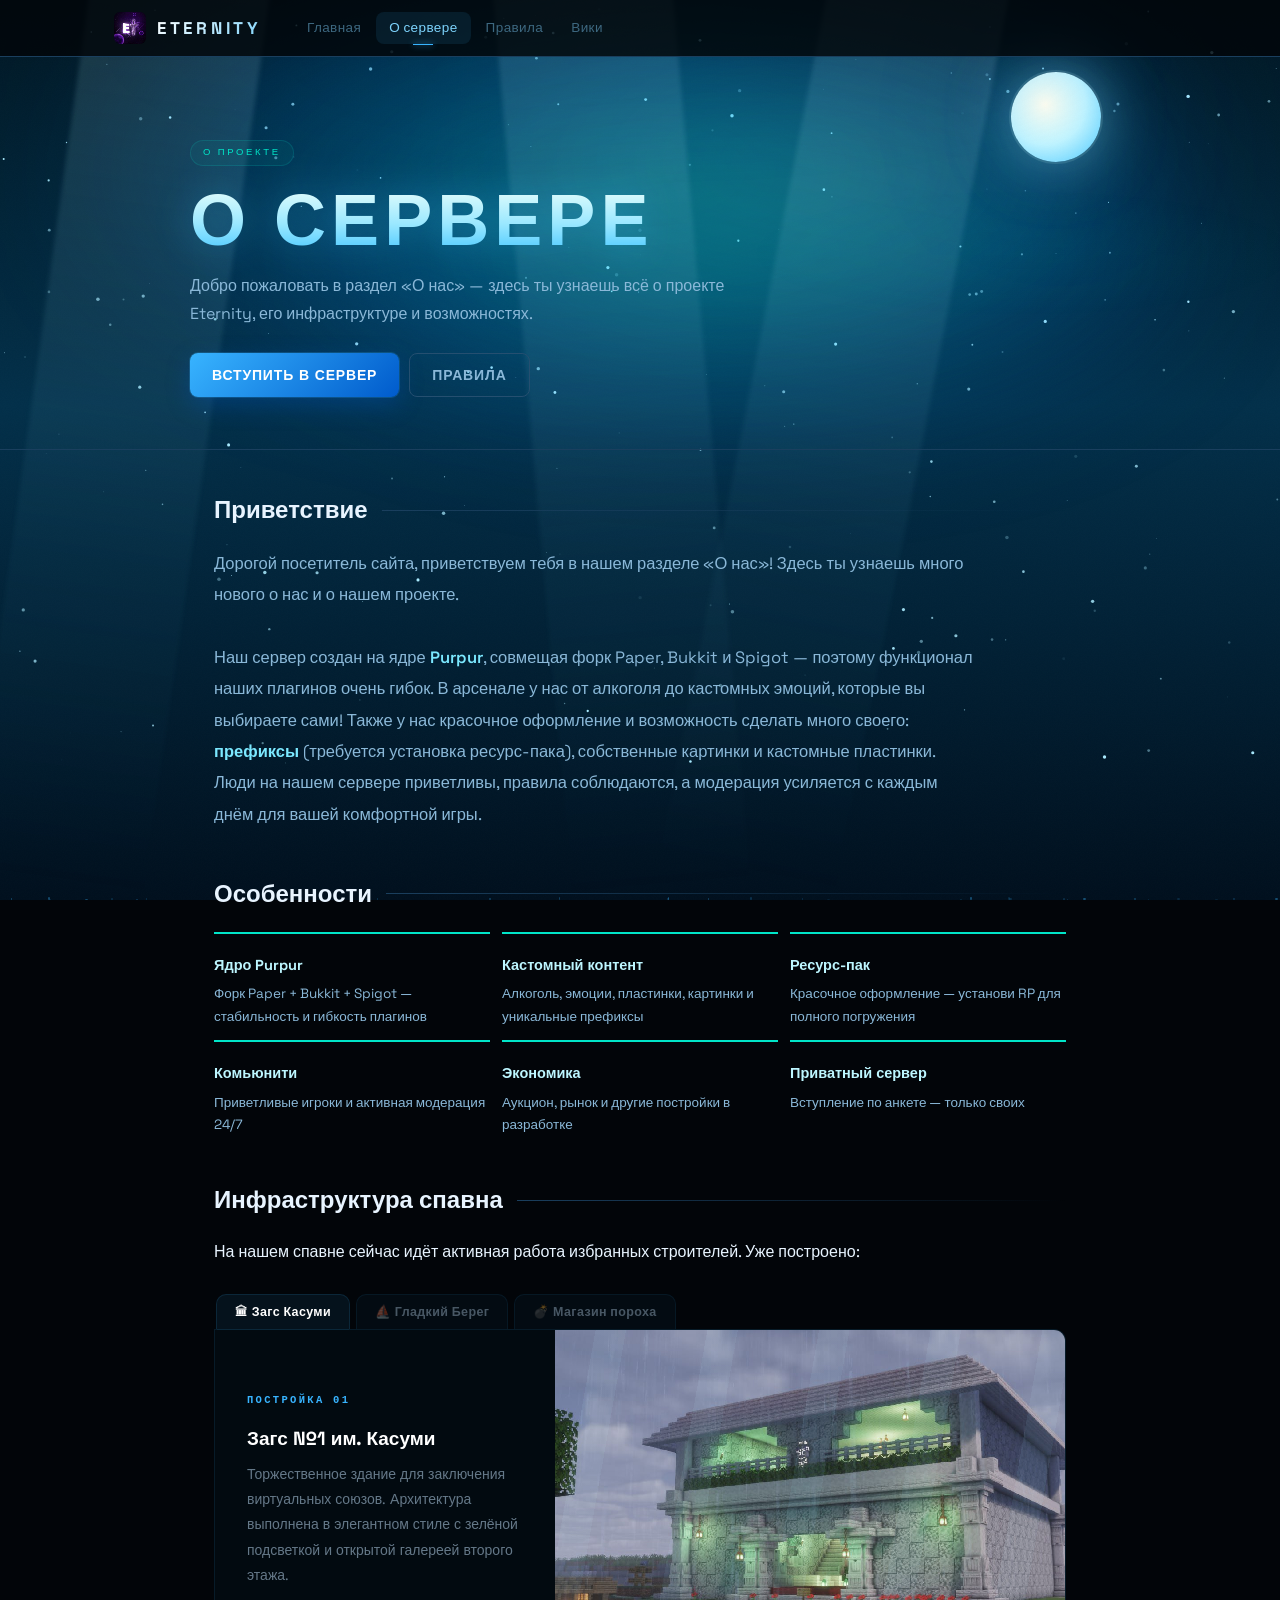
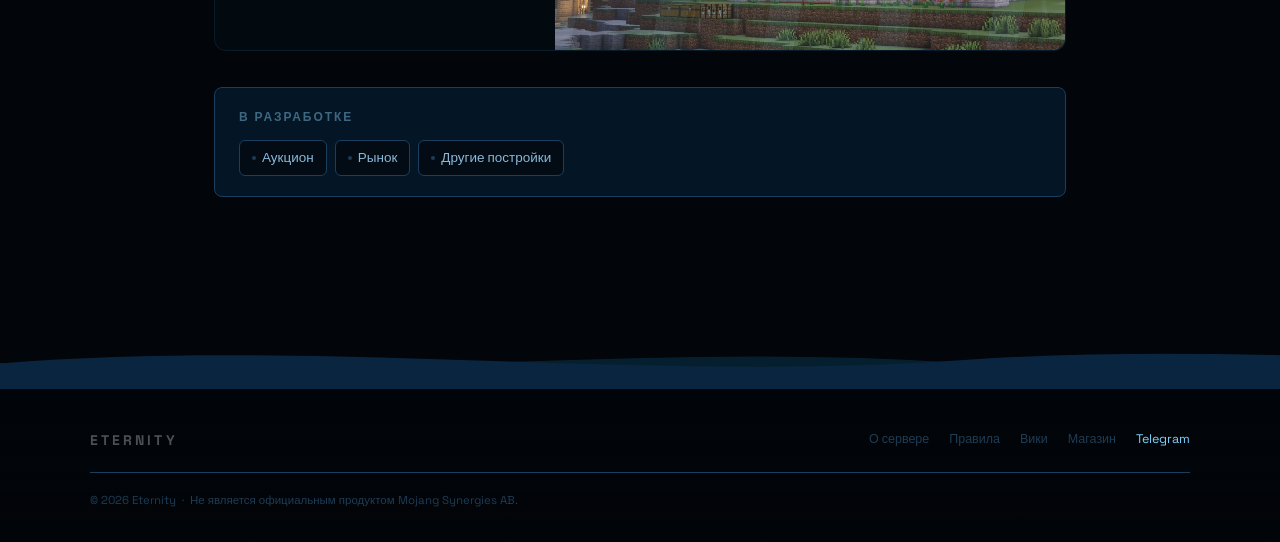
==== commit a275f3a2: "Add files via upload" ====
--- a/about.html
+++ b/about.html
@@ -5,16 +5,84 @@
 <meta name="viewport" content="width=device-width,initial-scale=1.0"/>
 <title>ETERNITY — О сервере</title>
 <link rel="preconnect" href="https://fonts.googleapis.com">
-<link href="https://fonts.googleapis.com/css2?family=Space+Grotesk:wght@300;400;500;600;700&display=swap" rel="stylesheet">
+<link href="https://fonts.googleapis.com/css2?family=Space+Grotesk:wght@300;400;500;600;700;800;900&display=swap" rel="stylesheet">
 <link rel="stylesheet" href="style.css"/>
 </head>
 <body>
-<div class="stars"></div><div class="aurora"></div><div class="rays"><div class="ray"></div><div class="ray"></div><div class="ray"></div><div class="ray"></div><div class="ray"></div></div><div class="orbs"><div class="orb orb1"></div><div class="orb orb2"></div><div class="orb orb3"></div><div class="orb orb4"></div></div>
-<div class="wrap">
+<canvas id="world-bg"></canvas>
+<div id="world-overlay-elems">
+  <div class="wb-aurora wb-aur1"></div>
+  <div class="wb-aurora wb-aur2"></div>
+  <div class="wb-aurora wb-aur3"></div>
+  <div class="wb-ray wb-ray1"></div>
+  <div class="wb-ray wb-ray2"></div>
+  <div class="wb-ray wb-ray3"></div>
+  <div class="wb-moon"><div class="wb-moon-shd"></div></div>
+  <div id="wb-snow"></div>
+</div>
+<div class="bg-particles" id="particles"></div><style>
+#world-bg{position:fixed;inset:0;width:100%;height:100%;z-index:0;pointer-events:none;}
+#world-overlay-elems{position:fixed;inset:0;z-index:0;pointer-events:none;overflow:hidden;}
+
+/* ── OCEAN THEME ── caustics, light shafts, bubbles ── */
+.wb-aurora{position:absolute;border-radius:50%;filter:blur(70px);mix-blend-mode:screen;}
+.wb-aur1{width:90%;height:50%;top:-6%;left:5%;background:radial-gradient(ellipse,rgba(0,230,255,.30) 0%,rgba(0,140,255,.16) 55%,transparent 72%);animation:wbaur1 11s ease-in-out infinite alternate;}
+.wb-aur2{width:75%;height:40%;top:8%;left:20%;background:radial-gradient(ellipse,rgba(0,255,200,.22) 0%,rgba(0,90,210,.14) 55%,transparent 72%);animation:wbaur2 15s ease-in-out infinite alternate;}
+.wb-aur3{width:60%;height:32%;top:2%;left:32%;background:radial-gradient(ellipse,rgba(120,255,230,.16) 0%,transparent 62%);animation:wbaur3 9s ease-in-out infinite alternate;}
+@keyframes wbaur1{0%{transform:translateX(-6%) scaleY(.9) rotate(-3deg);opacity:.55}100%{transform:translateX(6%) scaleY(1.5) rotate(3deg);opacity:.9}}
+@keyframes wbaur2{0%{transform:translateX(9%) scaleY(.8);opacity:.4}100%{transform:translateX(-9%) scaleY(1.6);opacity:.8}}
+@keyframes wbaur3{0%{transform:scaleX(1) translateY(0);opacity:.3}100%{transform:scaleX(1.4) translateY(12%);opacity:.65}}
+
+/* sunlight orb glowing through the surface */
+.wb-moon{position:absolute;top:8%;right:14%;width:90px;height:90px;border-radius:50%;overflow:hidden;background:radial-gradient(circle at 38% 36%,#fffef0,#bff3ff,#46c7ff);box-shadow:0 0 0 2px rgba(200,255,255,.12),0 0 60px rgba(120,220,255,.55),0 0 150px rgba(60,180,255,.25);animation:wbmoon 6s ease-in-out infinite alternate;}
+.wb-moon-shd{display:none}
+@keyframes wbmoon{0%{box-shadow:0 0 50px rgba(120,220,255,.4),0 0 110px rgba(60,180,255,.18);transform:scale(1)}100%{box-shadow:0 0 85px rgba(120,220,255,.75),0 0 170px rgba(60,180,255,.35);transform:scale(1.05)}}
+
+/* god-rays of light filtering through water */
+.wb-ray{position:absolute;top:-10%;width:14%;height:130%;background:linear-gradient(180deg,rgba(180,240,255,.16),rgba(120,220,255,.04) 55%,transparent 85%);transform-origin:top center;filter:blur(2px);}
+.wb-ray1{left:8%;transform:rotate(8deg);animation:wbray 9s ease-in-out infinite alternate;}
+.wb-ray2{left:38%;transform:rotate(-5deg);animation:wbray 12s ease-in-out infinite alternate-reverse;}
+.wb-ray3{left:66%;transform:rotate(11deg);animation:wbray 10s ease-in-out infinite alternate;}
+@keyframes wbray{0%{opacity:.35;transform:rotate(-3deg) scaleY(1)}100%{opacity:.7;transform:rotate(6deg) scaleY(1.08)}}
+
+/* rising bubbles */
+.wb-sp{position:absolute;border-radius:50%;border:1px solid rgba(190,245,255,.55);background:radial-gradient(circle at 35% 30%,rgba(255,255,255,.55),rgba(150,230,255,.08) 70%);box-shadow:0 0 6px rgba(120,220,255,.35) inset;animation:wbbubble linear infinite;}
+@keyframes wbbubble{0%{transform:translateY(0) translateX(0);opacity:0}8%{opacity:.85}50%{transform:translateY(-50vh) translateX(12px)}100%{transform:translateY(-105vh) translateX(-10px);opacity:0}}
+
+/* ── ocean accents on page content ── */
+.about-page .page-hero h1{
+  background:linear-gradient(180deg,#eafffb 0%,#9be8ff 55%,#46c7ff 100%);
+  -webkit-background-clip:text;background-clip:text;color:transparent;
+  filter:drop-shadow(0 0 18px rgba(60,200,255,.35));
+}
+.about-page .af-item{ border-top:2px solid var(--neon); animation:afFloat 6s ease-in-out infinite; }
+.about-page .af-item:nth-child(2){animation-delay:.4s}
+.about-page .af-item:nth-child(3){animation-delay:.8s}
+.about-page .af-item:nth-child(4){animation-delay:1.2s}
+.about-page .af-item:nth-child(5){animation-delay:1.6s}
+.about-page .af-item:nth-child(6){animation-delay:2s}
+@keyframes afFloat{0%,100%{transform:translateY(0)}50%{transform:translateY(-6px)}}
+.about-page .af-title{ color:#bdf6ff }
+.about-page .btabs-panels, .about-page .btab-img-wrap{position:relative}
+.about-page .btab-panel.active .btab-img-wrap::after{
+  content:'';position:absolute;inset:0;pointer-events:none;mix-blend-mode:screen;
+  background:repeating-linear-gradient(100deg,transparent 0 40px,rgba(120,220,255,.07) 40px 70px,transparent 70px 110px);
+  animation:causticDrift 9s linear infinite;
+}
+@keyframes causticDrift{0%{background-position:0 0}100%{background-position:240px 120px}}
+.about-page .about-lead strong{ color:#7be8ff }
+
+/* wave divider above footer */
+.ocean-wave-divider{position:relative;height:64px;margin:48px 0 -1px;overflow:hidden;}
+.ocean-wave-divider svg{position:absolute;bottom:0;left:0;width:200%;height:100%;animation:oceanWaveScroll 18s linear infinite;}
+.ocean-wave-divider svg.w2{animation-duration:26s;opacity:.5;bottom:-6px}
+@keyframes oceanWaveScroll{0%{transform:translateX(0)}100%{transform:translateX(-50%)}}
+</style>
+<div class="wrap about-page">
 
 <nav class="nav">
   <div class="nav-inner">
-    <a class="nav-logo" href="index.html"><img src="logo.png" alt="">ETERNITY</a>
+    <a class="nav-logo" href="index.html"><img src="logo.png" alt=""><span class="nav-logo-text">ETERNITY</span></a>
     <div class="nav-links">
       <a class="nav-a" href="index.html">Главная</a>
       <a class="nav-a on" href="about.html">О сервере</a>
@@ -181,6 +249,15 @@
   </div>
 
 </main>
+
+<div class="ocean-wave-divider" aria-hidden="true">
+  <svg class="w2" viewBox="0 0 1600 200" preserveAspectRatio="none" xmlns="http://www.w3.org/2000/svg">
+    <path d="M0,100 C200,170 400,30 600,100 C800,170 1000,30 1200,100 C1400,170 1600,30 1800,100 C2000,170 2200,30 2400,100 L2400,200 L0,200 Z" fill="#0b3a55"/>
+  </svg>
+  <svg viewBox="0 0 1600 200" preserveAspectRatio="none" xmlns="http://www.w3.org/2000/svg">
+    <path d="M0,120 C200,40 400,180 600,110 C800,40 1000,180 1200,110 C1400,40 1600,180 1800,110 C2000,40 2200,180 2400,110 L2400,200 L0,200 Z" fill="#0a2540"/>
+  </svg>
+</div>
 
 <footer class="footer">
   <div class="footer-inner">
@@ -220,5 +297,44 @@
   });
 })();
 </script>
+<script>(function(){const wrap=document.getElementById("particles");if(!wrap)return;for(let i=0;i<14;i++){const p=document.createElement("div");p.className="ptcl";p.style.cssText="left:"+Math.random()*100+"vw;bottom:0;animation:floatUp "+(8+Math.random()*14)+"s "+(Math.random()*12)+"s linear infinite;width:"+(1+Math.random()*2)+"px;height:"+(1+Math.random()*2)+"px;opacity:"+(0.2+Math.random()*0.4);wrap.appendChild(p);}})();</script>
+<script>
+(function(){
+  const C=document.getElementById('world-bg');
+  const ctx=C.getContext('2d');
+  function resize(){C.width=innerWidth;C.height=innerHeight;}
+  resize(); window.addEventListener('resize',resize);
+  const stars=Array.from({length:220},()=>({
+    x:Math.random(),y:Math.random()*.85,
+    r:Math.random()*1.5+.3,
+    base:Math.random()*.5+.3,
+    phase:Math.random()*Math.PI*2,
+    sp:Math.random()*.9+.3
+  }));
+  function loop(now){
+    const t=now*.001, W=C.width, H=C.height;
+    const grd=ctx.createLinearGradient(0,0,0,H);
+    grd.addColorStop(0,'#021824');
+    grd.addColorStop(.45,'#03304a');
+    grd.addColorStop(1,'#01101e');
+    ctx.fillStyle=grd; ctx.fillRect(0,0,W,H);
+    stars.forEach(s=>{
+      const a=s.base+Math.sin(t*s.sp+s.phase)*.4;
+      ctx.beginPath();
+      ctx.arc(s.x*W,s.y*H,s.r,0,Math.PI*2);
+      ctx.fillStyle=`rgba(170,235,255,${Math.max(0,Math.min(1,a))})`;
+      ctx.fill();
+    });
+    requestAnimationFrame(loop);
+  }
+  requestAnimationFrame(loop);
+  // Bubbles
+  const sw=document.getElementById('wb-snow');
+  if(sw){for(let i=0;i<26;i++){const s=document.createElement('div');s.className='wb-sp';const sz=Math.random()*10+4;s.style.cssText=`width:${sz}px;height:${sz}px;left:${Math.random()*100}%;bottom:-20px;animation-duration:${Math.random()*10+9}s;animation-delay:-${Math.random()*16}s;`;sw.appendChild(s);}}
+  // Particles
+  const pw=document.getElementById('particles');
+  if(pw){for(let i=0;i<18;i++){const p=document.createElement('div');p.className='ptcl';p.style.cssText=`left:${Math.random()*100}vw;bottom:0;animation:floatUp ${8+Math.random()*14}s ${Math.random()*12}s linear infinite;width:${1+Math.random()*2}px;height:${1+Math.random()*2}px;opacity:${.3+Math.random()*.5}`;pw.appendChild(p);}}
+})();
+</script>
 </body>
 </html>
--- a/style.css
+++ b/style.css
@@ -1,701 +1,1062 @@
+
+/* ═══════════════════════════════════════════════════════
+   ETERNITY · MINECRAFT SERVER · REDESIGN 2026
+   Palette: deep ocean · midnight snow · crystal caves · void
+   ═══════════════════════════════════════════════════════ */
 
 *,*::before,*::after{box-sizing:border-box;margin:0;padding:0}
-:root{
-  --bg:#020b18;
-  --s1:#030d1e;
-  --card:#061525;
-  --card2:#071a2e;
-  --border:#0d2540;
-  --border2:#153560;
-  --acc:#0d6efd;
-  --acc2:#1a8fff;
-  --acc3:#38b4ff;
-  --acc4:#7dd3fc;
-  --txt:#c8e6ff;
-  --txt2:#6b9fc8;
-  --txt3:#2a5070;
-  --green2:#22d3ee;
-  --aurora1:#00e5c8;
-  --aurora2:#0066ff;
-  --deep:#001428;
-  --fi:'Space Grotesk',sans-serif;
-  --fh:'Space Grotesk',sans-serif;
-  --ft:'Space Grotesk',sans-serif;
-  --radius:10px;
-}
-html{scroll-behavior:smooth}
-body{background:var(--bg);color:var(--txt);font-family:var(--fi);font-size:16px;min-height:100vh;overflow-x:hidden;line-height:1.6}
-a{color:inherit;text-decoration:none}
-
-/* ══════════════════════════════════════
-   ANIMATED BACKGROUND — Deep Ocean / Aurora
-   ══════════════════════════════════════ */
-
-/* Starfield */
-.stars{position:fixed;inset:0;pointer-events:none;z-index:0;overflow:hidden}
-.stars::before,.stars::after{
-  content:'';
-  position:absolute;
-  inset:0;
+
+:root {
+  /* Core palette — drawn from the screenshots */
+  --void:       #020509;
+  --deep:       #030c14;
+  --ocean:      #041525;
+  --midnight:   #071e32;
+  --surface:    #0a2540;
+  --layer:      #0d2d4a;
+  --raised:     #112f4e;
+
+  /* Borders */
+  --line:       #1a3f5e;
+  --line2:      #254f70;
+  --line3:      #2e6088;
+
+  /* Accent — cold moonlight / bioluminescence */
+  --moon:       #c8e6ff;
+  --ice:        #7dd3fc;
+  --glow:       #38b4ff;
+  --neon:       #00e5c8;
+  --aurora-g:   #00ffa3;
+  --aurora-b:   #0055ff;
+  --danger:     #ff4757;
+  --warn:       #ffa502;
+
+  /* Text */
+  --t1:         #e8f4ff;
+  --t2:         #8ab8d8;
+  --t3:         #3d6880;
+  --t4:         #1e3d55;
+
+  /* Typography */
+  --f-display:  'Space Grotesk', sans-serif;
+  --f-body:     'Space Grotesk', sans-serif;
+
+  --r: 8px;
+  --r2: 14px;
+}
+
+html { scroll-behavior: smooth }
+
+body {
+  background: var(--void);
+  color: var(--t1);
+  font-family: var(--f-body);
+  font-size: 16px;
+  line-height: 1.65;
+  min-height: 100vh;
+  overflow-x: hidden;
+}
+
+a { color: inherit; text-decoration: none }
+
+/* ═══════════════════════
+   ANIMATED WORLD BG
+   ═══════════════════════ */
+
+/* Stars — replaced by animated canvas */
+.bg-stars { display:none }
+
+/* Aurora — replaced by animated canvas */
+.bg-aurora { display:none }
+
+/* Moon — replaced by animated canvas */
+.bg-moon { display:none }
+
+/* Light rays — replaced by animated canvas */
+.bg-rays { display:none }
+.ray { display:none }
+
+/* Floating particles */
+.bg-particles { position: fixed; inset: 0; z-index: 0; pointer-events: none }
+.ptcl {
+  position: absolute;
+  width: 2px; height: 2px;
+  border-radius: 50%;
+  background: rgba(56,180,255,.5);
+  animation: floatUp linear infinite;
+}
+@keyframes floatUp {
+  0%   { transform: translateY(0) translateX(0);   opacity: 0 }
+  10%  { opacity: .8 }
+  90%  { opacity: .2 }
+  100% { transform: translateY(-100vh) translateX(15px); opacity: 0 }
+}
+
+/* Noise texture */
+body::after {
+  content: '';
+  position: fixed; inset: 0;
+  background-image: url("data:image/svg+xml,%3Csvg viewBox='0 0 256 256' xmlns='http://www.w3.org/2000/svg'%3E%3Cfilter id='n'%3E%3CfeTurbulence type='fractalNoise' baseFrequency='.9' numOctaves='4' stitchTiles='stitch'/%3E%3C/filter%3E%3Crect width='100%25' height='100%25' filter='url(%23n)' opacity='1'/%3E%3C/svg%3E");
+  background-size: 256px;
+  opacity: .016;
+  pointer-events: none; z-index: 0;
+}
+
+.wrap { position: relative; z-index: 1 }
+
+/* ═══════════════════════
+   NAV
+   ═══════════════════════ */
+.nav {
+  position: sticky; top: 0; z-index: 100;
+  background: rgba(2,5,9,.82);
+  backdrop-filter: blur(28px) saturate(140%);
+  border-bottom: 1px solid var(--line);
+}
+.nav-inner {
+  max-width: 1100px; margin: 0 auto; padding: 0 24px;
+  height: 56px; display: flex; align-items: center; gap: 0;
+}
+.nav-logo {
+  display: flex; align-items: center; gap: 11px;
+  font-size: 17px; font-weight: 800; color: #fff;
+  letter-spacing: .22em; text-transform: uppercase;
+  flex-shrink: 0; margin-right: 32px;
+}
+.nav-logo img {
+  width: 32px; height: 32px; object-fit: cover;
+  border-radius: 6px; image-rendering: pixelated;
+}
+.nav-logo-text {
+  background: linear-gradient(135deg, #fff 0%, var(--ice) 100%);
+  -webkit-background-clip: text; -webkit-text-fill-color: transparent;
+  background-clip: text;
+}
+.nav-links { display: flex; gap: 2px; flex: 1 }
+.nav-a {
+  padding: 5px 13px; border-radius: var(--r);
+  font-size: 13.5px; font-weight: 500; color: var(--t3);
+  letter-spacing: .03em; transition: .15s; position: relative;
+}
+.nav-a:hover { color: var(--t2); background: rgba(255,255,255,.05) }
+.nav-a.on { color: var(--ice); background: rgba(56,180,255,.1) }
+.nav-a.on::after {
+  content: '';
+  position: absolute; bottom: -1px; left: 50%; transform: translateX(-50%);
+  width: 20px; height: 1px;
+  background: var(--glow);
+  box-shadow: 0 0 6px var(--glow);
+}
+.nav-right { display: flex; align-items: center; gap: 8px; margin-left: auto }
+.nav-pill {
+  display: flex; align-items: center; gap: 7px;
+  background: linear-gradient(135deg, rgba(56,180,255,.12), rgba(0,229,200,.07));
+  border: 1px solid rgba(56,180,255,.25); border-radius: var(--r);
+  padding: 6px 14px; font-size: 12.5px; font-weight: 600;
+  color: var(--ice); letter-spacing: .05em; transition: .2s;
+  text-transform: uppercase;
+}
+.nav-pill:hover {
+  background: linear-gradient(135deg, rgba(56,180,255,.2), rgba(0,229,200,.12));
+  border-color: rgba(56,180,255,.4);
+  box-shadow: 0 0 16px rgba(56,180,255,.2);
+}
+
+/* ═══════════════════════
+   HERO
+   ═══════════════════════ */
+.site-hero {
+  min-height: 100vh;
+  display: flex; align-items: center; justify-content: center;
+  padding: 120px 24px 80px;
+  position: relative; overflow: hidden;
+}
+
+/* Minecraft pixel grid overlay subtle */
+.site-hero::before {
+  content: '';
+  position: absolute; inset: 0;
   background-image:
-    radial-gradient(1px 1px at 10% 15%,rgba(125,211,252,.7) 0%,transparent 100%),
-    radial-gradient(1px 1px at 25% 8%,rgba(125,211,252,.5) 0%,transparent 100%),
-    radial-gradient(1.5px 1.5px at 40% 22%,rgba(255,255,255,.6) 0%,transparent 100%),
-    radial-gradient(1px 1px at 55% 5%,rgba(125,211,252,.4) 0%,transparent 100%),
-    radial-gradient(1px 1px at 70% 18%,rgba(255,255,255,.5) 0%,transparent 100%),
-    radial-gradient(1.5px 1.5px at 85% 10%,rgba(125,211,252,.6) 0%,transparent 100%),
-    radial-gradient(1px 1px at 15% 35%,rgba(255,255,255,.3) 0%,transparent 100%),
-    radial-gradient(1px 1px at 33% 42%,rgba(125,211,252,.4) 0%,transparent 100%),
-    radial-gradient(1px 1px at 60% 30%,rgba(255,255,255,.3) 0%,transparent 100%),
-    radial-gradient(1px 1px at 78% 38%,rgba(125,211,252,.5) 0%,transparent 100%),
-    radial-gradient(1px 1px at 90% 25%,rgba(255,255,255,.4) 0%,transparent 100%),
-    radial-gradient(1px 1px at 5% 55%,rgba(125,211,252,.3) 0%,transparent 100%),
-    radial-gradient(1px 1px at 48% 50%,rgba(255,255,255,.25) 0%,transparent 100%),
-    radial-gradient(1px 1px at 92% 48%,rgba(125,211,252,.35) 0%,transparent 100%),
-    radial-gradient(1px 1px at 20% 65%,rgba(255,255,255,.2) 0%,transparent 100%),
-    radial-gradient(1px 1px at 65% 60%,rgba(125,211,252,.25) 0%,transparent 100%),
-    radial-gradient(1px 1px at 38% 72%,rgba(255,255,255,.15) 0%,transparent 100%),
-    radial-gradient(1px 1px at 82% 68%,rgba(125,211,252,.2) 0%,transparent 100%);
-  animation:starTwinkle 6s ease-in-out infinite alternate;
-}
-.stars::after{
-  animation-delay:3s;
-  animation-duration:8s;
-  opacity:.6;
-  transform:translate(5px,-3px);
-}
-@keyframes starTwinkle{0%{opacity:.4}100%{opacity:1}}
-
-/* Aurora bands */
-.aurora{position:fixed;top:0;left:0;right:0;height:60vh;pointer-events:none;z-index:0;overflow:hidden}
-.aurora::before{
-  content:'';
-  position:absolute;
-  top:-20%;
-  left:-30%;
-  right:-30%;
-  height:80%;
+    linear-gradient(rgba(56,180,255,.025) 1px, transparent 1px),
+    linear-gradient(90deg, rgba(56,180,255,.025) 1px, transparent 1px);
+  background-size: 48px 48px;
+  mask-image: radial-gradient(ellipse 80% 60% at 50% 50%, black 0%, transparent 70%);
+  pointer-events: none;
+}
+
+/* Horizon glow */
+.site-hero::after {
+  content: '';
+  position: absolute; bottom: 0; left: 0; right: 0; height: 35%;
+  background: linear-gradient(to top,
+    rgba(4,21,37,.9) 0%,
+    rgba(0,229,200,.02) 50%,
+    transparent 100%);
+  pointer-events: none;
+}
+
+.site-hero-inner {
+  position: relative; z-index: 1;
+  max-width: 780px; text-align: center;
+}
+
+.hero-eyebrow {
+  display: inline-flex; align-items: center; gap: 10px;
+  font-size: 10px; font-weight: 700; letter-spacing: .3em;
+  text-transform: uppercase; color: var(--neon);
+  margin-bottom: 28px;
+}
+.hero-eyebrow::before, .hero-eyebrow::after {
+  content: ''; flex: 1; width: 40px; height: 1px;
+  background: linear-gradient(to right, transparent, var(--neon));
+}
+.hero-eyebrow::after {
+  background: linear-gradient(to left, transparent, var(--neon));
+}
+
+.hero-title {
+  font-size: clamp(3.5rem, 12vw, 8rem);
+  font-weight: 900;
+  line-height: .95;
+  letter-spacing: .08em;
+  text-transform: uppercase;
+  margin-bottom: 28px;
+  position: relative;
+}
+.hero-title-main {
+  display: block;
+  color: transparent;
+  -webkit-text-stroke: 1.5px rgba(200,230,255,.6);
+  position: relative;
+}
+.hero-title-fill {
+  display: block;
+  background: linear-gradient(180deg,
+    #ffffff 0%,
+    var(--moon) 30%,
+    var(--ice) 65%,
+    var(--glow) 100%);
+  -webkit-background-clip: text; -webkit-text-fill-color: transparent;
+  background-clip: text;
+  position: absolute; inset: 0;
+  text-shadow: none;
+  filter: drop-shadow(0 0 40px rgba(56,180,255,.5));
+}
+
+.hero-tagline {
+  display: flex; align-items: center; justify-content: center; gap: 16px;
+  font-size: 12px; font-weight: 600; letter-spacing: .25em;
+  text-transform: uppercase; color: var(--t3);
+  margin-bottom: 24px;
+}
+.hero-dot { width: 3px; height: 3px; border-radius: 50%; background: var(--glow); flex-shrink: 0 }
+
+.hero-desc {
+  font-size: 16.5px; color: var(--t2); line-height: 1.85;
+  max-width: 520px; margin: 0 auto 40px;
+}
+
+.hero-cta {
+  display: flex; flex-wrap: wrap; gap: 12px;
+  justify-content: center; margin-bottom: 48px;
+}
+
+/* IP block — like a Minecraft sign */
+.ip-block {
+  display: inline-flex; align-items: center; gap: 14px;
+  background: rgba(7,30,50,.8);
+  border: 1px solid var(--line2);
+  border-top: 2px solid var(--line3);
+  border-bottom: 2px solid rgba(0,0,0,.5);
+  border-radius: 6px;
+  padding: 12px 20px;
+  cursor: pointer; transition: .2s;
+  font-family: 'Courier New', monospace;
+  position: relative; overflow: hidden;
+}
+.ip-block::before {
+  content: '';
+  position: absolute; inset: 0;
+  background: linear-gradient(to bottom, rgba(255,255,255,.04) 0%, transparent 50%);
+  pointer-events: none;
+}
+.ip-block:hover {
+  border-color: var(--line3);
+  box-shadow: 0 0 0 1px var(--line3), 0 0 20px rgba(56,180,255,.12);
+}
+.ip-label {
+  font-size: 9px; font-weight: 700; letter-spacing: .2em;
+  text-transform: uppercase; color: var(--neon);
+  font-family: var(--f-body);
+}
+.ip-value {
+  font-size: 13.5px; color: var(--t1); letter-spacing: .03em;
+}
+.ip-copy {
+  color: var(--t3); transition: .15s;
+}
+.ip-block:hover .ip-copy { color: var(--ice) }
+
+/* ═══════════════════════
+   HOW TO JOIN
+   ═══════════════════════ */
+.steps-section {
+  padding: 80px 24px;
+  position: relative;
+}
+.steps-section::before {
+  content: '';
+  position: absolute; top: 0; left: 50%; transform: translateX(-50%);
+  width: 1px; height: 60px;
+  background: linear-gradient(to bottom, transparent, var(--line2));
+}
+.steps-inner { max-width: 700px; margin: 0 auto }
+
+.section-chip {
+  display: inline-block;
+  font-size: 9.5px; font-weight: 700; letter-spacing: .28em;
+  text-transform: uppercase; color: var(--neon);
+  margin-bottom: 12px;
+}
+.section-heading {
+  font-size: clamp(1.6rem, 4vw, 2.4rem);
+  font-weight: 800; color: #fff;
+  letter-spacing: .04em; margin-bottom: 44px;
+  line-height: 1.1;
+}
+
+/* Timeline steps */
+.steps-track {
+  position: relative;
+  display: flex; flex-direction: column; gap: 0;
+}
+.steps-track::before {
+  content: '';
+  position: absolute; left: 22px; top: 8px; bottom: 8px;
+  width: 1px;
+  background: linear-gradient(to bottom, var(--line2), var(--line2) 80%, transparent);
+}
+.step-item {
+  display: grid; grid-template-columns: 44px 1fr;
+  gap: 0 20px; padding: 0 0 36px;
+  position: relative;
+}
+.step-item:last-child { padding-bottom: 0 }
+.step-node {
+  width: 44px; height: 44px; flex-shrink: 0;
+  background: var(--ocean);
+  border: 1px solid var(--line2);
+  border-radius: 10px;
+  display: flex; align-items: center; justify-content: center;
+  font-size: 12px; font-weight: 800; color: var(--glow);
+  letter-spacing: .04em;
+  position: relative; z-index: 1;
+  font-family: 'Courier New', monospace;
+  transition: .25s;
+}
+.step-item:hover .step-node {
+  background: rgba(56,180,255,.1);
+  border-color: var(--glow);
+  box-shadow: 0 0 14px rgba(56,180,255,.25);
+}
+.step-body { padding-top: 10px }
+.step-title {
+  font-size: 16px; font-weight: 700; color: #fff;
+  margin-bottom: 5px; letter-spacing: .02em;
+}
+.step-desc { font-size: 14.5px; color: var(--t2); line-height: 1.7 }
+.step-desc a { color: var(--neon); text-decoration: underline; text-underline-offset: 2px }
+
+/* ═══════════════════════
+   CONTENT / MAIN
+   ═══════════════════════ */
+.content { max-width: 900px; margin: 0 auto; padding: 40px 24px 80px }
+
+/* Section divider header */
+.sh {
+  display: flex; align-items: center; gap: 14px;
+  margin-bottom: 18px;
+}
+.sh span {
+  font-size: 9.5px; font-weight: 700; letter-spacing: .25em;
+  text-transform: uppercase; color: var(--t4);
+  white-space: nowrap;
+}
+.sh::after {
+  content: ''; flex: 1; height: 1px;
+  background: linear-gradient(to right, var(--line), transparent);
+}
+
+/* NAV LINK ROWS */
+.nav-links-list { display: flex; flex-direction: column; gap: 0 }
+.nav-link-row {
+  display: flex; align-items: center; justify-content: space-between;
+  padding: 22px 0; border-bottom: 1px solid var(--line);
+  color: var(--t1); transition: .2s;
+}
+.nav-link-row:first-child { border-top: 1px solid var(--line) }
+.nav-link-row:hover { color: var(--ice); padding-left: 10px }
+.nav-link-row:hover .nlr-arrow { color: var(--ice); transform: translateX(5px) }
+.nlr-left { display: flex; flex-direction: column; gap: 4px }
+.nlr-icon { font-size: 20px; margin-bottom: 6px }
+.nlr-title { font-size: 20px; font-weight: 700; letter-spacing: .01em }
+.nlr-desc { font-size: 14px; color: var(--t2) }
+.nlr-arrow { color: var(--t4); font-size: 20px; transition: .2s; flex-shrink: 0 }
+
+/* ═══════════════════════
+   BUTTONS
+   ═══════════════════════ */
+.btn-primary, .btn-ghost {
+  display: inline-flex; align-items: center; justify-content: center;
+  min-height: 44px; border-radius: var(--r);
+  padding: 0 22px; font-size: 14px; font-weight: 700;
+  letter-spacing: .06em; text-transform: uppercase;
+  transition: .2s; cursor: pointer; border: none;
+}
+.btn-primary {
+  background: linear-gradient(135deg, var(--glow), #005bcc);
+  color: #fff;
+  box-shadow: 0 0 0 1px rgba(56,180,255,.2), 0 8px 24px rgba(0,91,204,.3);
+}
+.btn-primary:hover {
+  transform: translateY(-2px);
+  box-shadow: 0 0 0 1px rgba(56,180,255,.4), 0 12px 32px rgba(0,91,204,.5), 0 0 24px rgba(56,180,255,.25);
+}
+.btn-ghost {
+  background: transparent;
+  border: 1px solid var(--line2);
+  color: var(--t2);
+}
+.btn-ghost:hover {
+  border-color: var(--ice);
+  color: var(--ice);
+  box-shadow: 0 0 12px rgba(56,180,255,.12);
+}
+
+/* ═══════════════════════
+   PAGE HERO (inner pages)
+   ═══════════════════════ */
+.page-hero {
+  padding: 80px 24px 52px;
+  position: relative; overflow: hidden;
+  border-bottom: 1px solid var(--line);
+}
+.page-hero::before {
+  content: ''; position: absolute; inset: 0;
   background:
-    radial-gradient(ellipse 80% 50% at 30% 40%, rgba(0,229,200,.06) 0%, transparent 60%),
-    radial-gradient(ellipse 60% 40% at 70% 30%, rgba(0,102,255,.08) 0%, transparent 55%),
-    radial-gradient(ellipse 50% 30% at 50% 50%, rgba(13,110,253,.05) 0%, transparent 50%);
-  animation:auroraShift 18s ease-in-out infinite;
-  filter:blur(30px);
-}
-.aurora::after{
-  content:'';
-  position:absolute;
-  top:5%;
-  left:-20%;
-  right:-20%;
-  height:60%;
-  background:
-    radial-gradient(ellipse 70% 35% at 60% 35%, rgba(0,229,200,.04) 0%, transparent 55%),
-    radial-gradient(ellipse 50% 25% at 25% 45%, rgba(56,180,255,.05) 0%, transparent 50%);
-  animation:auroraShift2 24s ease-in-out infinite;
-  filter:blur(40px);
-}
-@keyframes auroraShift{
-  0%{transform:translateX(-10%) skewX(-5deg);opacity:.7}
-  33%{transform:translateX(5%) skewX(3deg);opacity:1}
-  66%{transform:translateX(-5%) skewX(-2deg);opacity:.8}
-  100%{transform:translateX(-10%) skewX(-5deg);opacity:.7}
-}
-@keyframes auroraShift2{
-  0%{transform:translateX(8%) skewX(4deg);opacity:.5}
-  50%{transform:translateX(-8%) skewX(-4deg);opacity:.9}
-  100%{transform:translateX(8%) skewX(4deg);opacity:.5}
-}
-
-/* Deep orbs (underwater light shafts) */
-.orbs{position:fixed;inset:0;pointer-events:none;z-index:0;overflow:hidden}
-.orb{position:absolute;border-radius:50%;filter:blur(100px);opacity:.12}
-.orb1{
-  width:700px;height:700px;
-  background:radial-gradient(circle,#0d4f8a,#0a2d5a,transparent);
-  top:-200px;left:-150px;
-  animation:orb1Move 22s ease-in-out infinite;
-}
-.orb2{
-  width:500px;height:500px;
-  background:radial-gradient(circle,#0066cc,#003d7a,transparent);
-  bottom:-100px;right:-100px;
-  animation:orb2Move 28s ease-in-out infinite;
-}
-.orb3{
-  width:350px;height:350px;
-  background:radial-gradient(circle,#0891b2,#065f8a,transparent);
-  top:40%;left:50%;
-  animation:orb3Move 17s ease-in-out infinite;
-}
-.orb4{
-  width:250px;height:250px;
-  background:radial-gradient(circle,#00e5c8,transparent);
-  top:20%;right:20%;
-  opacity:.06;
-  animation:orb4Move 14s ease-in-out infinite;
-}
-@keyframes orb1Move{0%,100%{transform:translate(0,0)}50%{transform:translate(60px,40px)}}
-@keyframes orb2Move{0%,100%{transform:translate(0,0)}50%{transform:translate(-45px,-55px)}}
-@keyframes orb3Move{0%,100%{transform:translate(0,0)}50%{transform:translate(30px,-35px)}}
-@keyframes orb4Move{0%,100%{transform:translate(0,0) scale(1)}50%{transform:translate(-20px,25px) scale(1.15)}}
-
-/* Underwater light rays */
-.rays{position:fixed;top:0;left:0;right:0;height:100vh;pointer-events:none;z-index:0;overflow:hidden}
-.ray{
-  position:absolute;
-  top:0;
-  width:1px;
-  height:100%;
-  background:linear-gradient(to bottom,rgba(56,180,255,.06),transparent 70%);
-  transform-origin:top center;
-}
-.ray:nth-child(1){left:15%;transform:rotate(8deg);animation:rayPulse 8s ease-in-out infinite}
-.ray:nth-child(2){left:30%;transform:rotate(-5deg);animation:rayPulse 11s ease-in-out infinite 2s;width:2px;opacity:.7}
-.ray:nth-child(3){left:50%;transform:rotate(3deg);animation:rayPulse 9s ease-in-out infinite 4s}
-.ray:nth-child(4){left:68%;transform:rotate(-8deg);animation:rayPulse 13s ease-in-out infinite 1s;width:2px;opacity:.6}
-.ray:nth-child(5){left:82%;transform:rotate(5deg);animation:rayPulse 10s ease-in-out infinite 3s}
-@keyframes rayPulse{0%,100%{opacity:.3}50%{opacity:.8}}
-
-/* Noise grain */
-body::after{
-  content:'';
-  position:fixed;inset:0;
-  background-image:url("data:image/svg+xml,%3Csvg viewBox='0 0 200 200' xmlns='http://www.w3.org/2000/svg'%3E%3Cfilter id='n'%3E%3CfeTurbulence type='fractalNoise' baseFrequency='.85' numOctaves='4' stitchTiles='stitch'/%3E%3C/filter%3E%3Crect width='100%25' height='100%25' filter='url(%23n)' opacity='1'/%3E%3C/svg%3E");
-  background-size:200px;opacity:.018;
-  pointer-events:none;z-index:0;
-}
-
-.wrap{position:relative;z-index:1}
-
-/* ══ NAV ══ */
-.nav{
-  position:sticky;top:0;z-index:100;
-  background:rgba(2,11,24,.88);
-  backdrop-filter:blur(24px);
-  border-bottom:1px solid var(--border);
-}
-.nav-inner{max-width:1100px;margin:0 auto;padding:0 24px;height:54px;display:flex;align-items:center;gap:0}
-.nav-logo{
-  display:flex;align-items:center;gap:10px;
-  font-family:var(--ft);font-size:22px;font-weight:700;
-  color:#fff;letter-spacing:.18em;
-  text-shadow:0 0 20px rgba(56,180,255,.5);
-  text-transform:uppercase;flex-shrink:0;margin-right:28px;
-}
-.nav-logo img{width:36px;height:36px;object-fit:cover;border-radius:8px;flex-shrink:0}
-.nav-links{display:flex;gap:2px;flex:1}
-.nav-a{padding:5px 12px;border-radius:6px;font-size:14px;font-weight:500;color:var(--txt2);transition:.15s;cursor:pointer}
-.nav-a:hover{color:var(--txt);background:#ffffff07}
-.nav-a.on{color:var(--acc4);background:rgba(13,110,253,.15)}
-.nav-right{display:flex;align-items:center;gap:6px;margin-left:auto}
-.nav-icon{width:34px;height:34px;border-radius:7px;display:flex;align-items:center;justify-content:center;background:var(--card);border:1px solid var(--border);color:var(--txt3);transition:.15s;font-size:14px}
-.nav-icon:hover{border-color:var(--border2);color:var(--txt)}
-.nav-pill{
-  display:flex;align-items:center;gap:6px;
-  background:linear-gradient(135deg,rgba(13,110,253,.2),rgba(0,229,200,.1));
-  border:1px solid rgba(56,180,255,.3);
-  border-radius:7px;padding:6px 13px;
-  font-size:13px;font-weight:500;color:var(--acc4);transition:.15s;
-}
-.nav-pill:hover{border-color:var(--acc3);color:#fff;background:linear-gradient(135deg,rgba(13,110,253,.3),rgba(0,229,200,.15))}
-
-/* ══ HERO ══ */
-.site-hero{
-  padding:120px 24px 90px;
-  text-align:center;position:relative;overflow:hidden;
-}
-.site-hero::before{
-  content:'';position:absolute;inset:0;
-  background:
-    radial-gradient(ellipse 80% 60% at 50% -10%,rgba(0,102,204,.2) 0%,transparent 65%),
-    radial-gradient(ellipse 50% 40% at 50% 50%,rgba(0,229,200,.04) 0%,transparent 70%);
-  pointer-events:none;
-}
-
-/* Animated hero glow ring */
-.site-hero::after{
-  content:'';
-  position:absolute;
-  top:50%;left:50%;
-  transform:translate(-50%,-50%);
-  width:800px;height:800px;
-  border-radius:50%;
-  background:radial-gradient(circle,rgba(13,110,253,.06) 0%,rgba(0,229,200,.02) 40%,transparent 70%);
-  animation:heroGlow 6s ease-in-out infinite;
-  pointer-events:none;
-}
-@keyframes heroGlow{0%,100%{transform:translate(-50%,-50%) scale(1);opacity:.6}50%{transform:translate(-50%,-50%) scale(1.1);opacity:1}}
-
-.site-hero-inner{position:relative;z-index:1;max-width:580px;margin:0 auto;display:flex;flex-direction:column;align-items:center}
-
-.hero-season{
-  display:inline-flex;align-items:center;gap:9px;
-  font-size:11px;letter-spacing:.2em;text-transform:uppercase;
-  color:var(--acc4);margin-bottom:22px;
-  border:1px solid rgba(56,180,255,.2);
-  background:rgba(13,110,253,.08);
-  padding:5px 14px;border-radius:20px;
-  animation:seasonFloat 4s ease-in-out infinite;
-}
-@keyframes seasonFloat{0%,100%{transform:translateY(0)}50%{transform:translateY(-3px)}}
-.hero-season::before{
-  content:'';width:5px;height:5px;border-radius:50%;
-  background:var(--aurora1);
-  box-shadow:0 0 8px var(--aurora1);
-  animation:pulse 2s infinite;
-}
-@keyframes pulse{0%,100%{opacity:1;box-shadow:0 0 8px var(--aurora1)}50%{opacity:.3;box-shadow:none}}
-
-.site-hero h1{
-  font-family:var(--ft);
-  font-size:clamp(4.5rem,13vw,9rem);
-  color:#fff;line-height:1;
-  margin-bottom:14px;
-  text-shadow:
-    0 0 60px rgba(56,180,255,.5),
-    0 0 120px rgba(13,110,253,.3),
-    0 0 200px rgba(0,229,200,.1);
-  letter-spacing:.05em;text-transform:uppercase;font-weight:700;
-  display:block;width:100%;text-align:center;
-  animation:titleGlow 4s ease-in-out infinite;
-}
-@keyframes titleGlow{
-  0%,100%{text-shadow:0 0 60px rgba(56,180,255,.5),0 0 120px rgba(13,110,253,.3)}
-  50%{text-shadow:0 0 80px rgba(56,180,255,.8),0 0 160px rgba(13,110,253,.5),0 0 240px rgba(0,229,200,.2)}
-}
-
-.hero-tagline{font-size:15px;letter-spacing:.12em;color:var(--txt3);text-transform:uppercase;margin-bottom:28px;font-weight:500}
-.hero-desc{font-size:17px;color:var(--txt2);line-height:1.75;max-width:440px;margin:0 auto 32px}
-.hero-cta{display:flex;align-items:center;justify-content:center;gap:10px}
-
-/* IP block */
-.ip-block{
-  display:inline-flex;align-items:center;gap:0;
-  background:rgba(6,21,37,.8);
-  border:1px solid var(--border2);
-  border-radius:var(--radius);overflow:hidden;
-  margin-top:24px;cursor:pointer;transition:.2s;
-  backdrop-filter:blur(10px);
-}
-.ip-block:hover{border-color:rgba(56,180,255,.4);box-shadow:0 0 20px rgba(56,180,255,.1)}
-.ip-label{font-size:11px;font-weight:600;letter-spacing:.14em;text-transform:uppercase;color:var(--txt3);padding:0 14px;border-right:1px solid var(--border);height:42px;display:flex;align-items:center}
-.ip-value{font-family:'Courier New',monospace;font-size:14px;color:var(--txt);padding:0 16px;height:42px;display:flex;align-items:center}
-.ip-copy{height:42px;padding:0 13px;border-left:1px solid var(--border);display:flex;align-items:center;justify-content:center;color:var(--txt3);font-size:12px;transition:.15s}
-.ip-block:hover .ip-copy{color:var(--acc4)}
-
-/* ══ STEPS ══ */
-.steps-section{border-top:1px solid var(--border);border-bottom:1px solid var(--border);padding:64px 24px}
-.steps-inner{max-width:680px;margin:0 auto}
-.section-label{font-size:11px;font-weight:600;letter-spacing:.22em;text-transform:uppercase;color:var(--txt3);margin-bottom:10px}
-.section-title{font-size:clamp(1.6rem,3.5vw,2.2rem);font-weight:700;color:#fff;margin-bottom:40px}
-.steps-list{display:flex;flex-direction:column;gap:0}
-.step-row{display:flex;align-items:flex-start;gap:24px;padding:22px 0;border-bottom:1px solid var(--border);transition:.2s}
-.step-row:hover{padding-left:6px}
-.step-row:first-child{border-top:1px solid var(--border)}
-.step-row-num{font-size:13px;font-weight:700;color:var(--acc4);letter-spacing:.04em;min-width:28px;padding-top:3px}
-.step-row-title{font-size:17px;font-weight:600;color:#fff;margin-bottom:4px}
-.step-row-desc{font-size:15px;color:var(--txt2);line-height:1.65}
-
-/* ══ SECTIONS ══ */
-.content{max-width:1100px;margin:0 auto;padding:40px 24px 70px}
-.sh{display:flex;align-items:center;gap:12px;margin-bottom:22px}
-.sh h2{font-size:11px;font-weight:700;letter-spacing:.22em;text-transform:uppercase;color:var(--txt3);white-space:nowrap}
-.sh::after{content:'';flex:1;height:1px;background:linear-gradient(to right,var(--border),transparent)}
-
-/* ══ NAV LINK ROWS ══ */
-.nav-links-list{display:flex;flex-direction:column;gap:0;margin-bottom:28px}
-.nav-link-row{display:flex;align-items:center;justify-content:space-between;padding:20px 0;border-bottom:1px solid var(--border);color:var(--txt);transition:.2s}
-.nav-link-row:first-child{border-top:1px solid var(--border)}
-.nav-link-row:hover{color:var(--acc4);padding-left:8px}
-.nav-link-row:hover .nlr-arrow{color:var(--acc4);transform:translateX(4px)}
-.nlr-left{display:flex;flex-direction:column;gap:4px}
-.nlr-title{font-size:19px;font-weight:600}
-.nlr-desc{font-size:15px;color:var(--txt2)}
-.nlr-arrow{color:var(--txt3);font-size:18px;transition:.2s;flex-shrink:0}
-
-/* ══ PAGE HERO ══ */
-.page-hero{padding:72px 24px 48px;position:relative;overflow:hidden;border-bottom:1px solid var(--border)}
-.page-hero::before{
-  content:'';position:absolute;inset:0;
-  background:radial-gradient(ellipse 70% 55% at 50% 0%,rgba(0,102,204,.15) 0%,transparent 70%);
-  pointer-events:none;
-}
-.page-hero-inner{position:relative;z-index:1;max-width:900px;margin:0 auto}
-.page-kicker{
-  display:inline-flex;align-items:center;gap:8px;
-  font-size:11px;letter-spacing:.2em;text-transform:uppercase;
-  color:var(--acc4);margin-bottom:16px;
-  border:1px solid rgba(56,180,255,.15);
-  background:rgba(13,110,253,.07);
-  padding:4px 12px;border-radius:20px;
-}
-.page-hero h1{
-  font-size:clamp(2.4rem,7vw,5rem);line-height:1.05;color:#fff;
-  letter-spacing:.06em;text-transform:uppercase;
-  text-shadow:0 0 60px rgba(56,180,255,.4);
-  margin-bottom:14px;font-weight:700;
-}
-.page-lead{max-width:580px;color:var(--txt2);font-size:17px;line-height:1.8}
-.page-actions{display:flex;flex-wrap:wrap;gap:10px;margin-top:24px}
-
-/* ══ BUTTONS ══ */
-.btn-primary,.btn-ghost{display:inline-flex;align-items:center;justify-content:center;min-height:42px;border-radius:8px;padding:0 20px;font-size:15px;font-weight:600;letter-spacing:.03em;transition:.2s;cursor:pointer;border:none}
-.btn-primary{
-  background:linear-gradient(135deg,#0d6efd,#0048c4);
-  color:#fff;
-  box-shadow:0 10px 28px rgba(13,110,253,.25),0 0 0 1px rgba(56,180,255,.1);
-}
-.btn-primary:hover{transform:translateY(-2px);box-shadow:0 16px 36px rgba(13,110,253,.4),0 0 30px rgba(56,180,255,.2)}
-.btn-ghost{background:var(--card);border:1px solid var(--border);color:var(--txt2)}
-.btn-ghost:hover{border-color:rgba(56,180,255,.3);color:var(--txt)}
-
-/* ══ STATS ══ */
-.stats{display:grid;grid-template-columns:repeat(4,1fr);gap:10px;margin-bottom:32px}
-.stat{
-  background:linear-gradient(135deg,var(--card),rgba(13,110,253,.05));
-  border:1px solid var(--border);border-radius:var(--radius);padding:20px;text-align:center;
-  transition:.2s;
-}
-.stat:hover{border-color:var(--border2);transform:translateY(-2px)}
-.stat strong{display:block;font-size:30px;font-weight:700;color:#fff;margin-bottom:3px;text-shadow:0 0 20px rgba(56,180,255,.3)}
-.stat span{font-size:11px;letter-spacing:.14em;text-transform:uppercase;color:var(--txt3)}
-
-/* ══ PROSE ══ */
-.prose{
-  background:linear-gradient(135deg,var(--card),rgba(0,0,0,.3));
-  border:1px solid var(--border);border-radius:var(--radius);padding:26px;margin-bottom:16px;
-}
-.prose h3{font-size:22px;font-weight:700;color:#fff;margin-bottom:12px}
-.prose p{color:var(--txt2);font-size:16px;line-height:1.85;margin-bottom:12px}
-.prose p:last-child{margin-bottom:0}
-
-/* ══ RULES ══ */
-.rules-layout{display:grid;grid-template-columns:200px 1fr 180px;gap:0;max-width:1200px;margin:0 auto;padding:32px 24px 80px;align-items:start}
-.rules-sidebar-left{position:sticky;top:70px;padding-right:24px}
-.rules-sidebar-right{position:sticky;top:70px;padding-left:24px}
-.sidebar-title{font-size:10px;font-weight:700;letter-spacing:.2em;text-transform:uppercase;color:var(--txt3);margin-bottom:10px;padding-bottom:8px;border-bottom:1px solid var(--border)}
-.sidebar-nav{display:flex;flex-direction:column;gap:2px}
-.sidebar-nav a{font-size:15px;color:var(--txt2);padding:9px 12px;border-radius:6px;transition:.15s;line-height:1.4}
-.sidebar-nav a:hover{color:var(--txt);background:#ffffff07}
-.sidebar-nav a.active{color:var(--acc4);background:rgba(13,110,253,.12)}
-.toc-list{display:flex;flex-direction:column;gap:4px;list-style:none}
-.toc-list li a{font-size:14px;color:var(--txt2);transition:.15s;display:block;line-height:1.5;padding:3px 0}
-.toc-list li a:hover{color:var(--acc4)}
-.rules-main{min-width:0}
-.rules-page-title{font-size:clamp(2rem,5vw,3.2rem);font-weight:700;color:#fff;letter-spacing:.08em;text-transform:uppercase;text-shadow:0 0 50px rgba(56,180,255,.4);margin-bottom:28px}
-.rules-notice{display:flex;gap:12px;background:var(--card);border:1px solid var(--border);border-left:3px solid var(--acc4);border-radius:var(--radius);padding:18px 20px;margin-bottom:32px}
-.rules-notice-icon{font-size:16px;flex-shrink:0;margin-top:2px}
-.rules-notice p{font-size:15px;color:var(--txt2);line-height:1.65;margin:0}
-.rules-section{margin-bottom:40px}
-.rules-section-header{display:flex;align-items:center;gap:12px;margin-bottom:16px;padding-bottom:12px;border-bottom:1px solid var(--border)}
-.rules-section-num{width:34px;height:34px;background:rgba(13,110,253,.12);border:1px solid rgba(56,180,255,.2);border-radius:7px;display:flex;align-items:center;justify-content:center;font-size:15px;font-weight:700;color:var(--acc4);flex-shrink:0;font-family:var(--fi)}
-.rules-section-header h2{font-size:22px;font-weight:700;color:#fff;letter-spacing:.02em}
-
-.rule-item{display:grid;grid-template-columns:56px 1fr;gap:0;align-items:start;padding:18px 0;border-bottom:1px solid var(--border);transition:.2s}
-.rule-item:first-of-type{border-top:1px solid var(--border)}
-.rule-item:hover{padding-left:6px}
-.rule-item:hover .rule-item-body h3{color:var(--acc4)}
-.rule-item-num{font-size:14px;font-weight:700;color:var(--acc4);padding-top:3px;opacity:.7}
-.rule-item-body h3{font-size:17px;font-weight:600;color:#fff;margin-bottom:6px;transition:.15s}
-.rule-item-body p{font-size:15px;color:var(--txt2);line-height:1.65;margin-bottom:8px}
-.rule-item-body p:last-child{margin-bottom:0}
-.rule-punishment{display:inline-flex;align-items:center;gap:5px;font-size:13px;font-weight:500;letter-spacing:.02em;color:#f87171;background:rgba(127,29,29,.12);border:1px solid rgba(248,113,113,.2);border-radius:4px;padding:5px 11px;margin-top:2px}
-.rule-punishment::before{content:'';width:5px;height:5px;border-radius:50%;background:#f87171;flex-shrink:0}
-.rule-punishment.warn{color:#fbbf24;background:rgba(120,53,15,.12);border-color:rgba(251,191,36,.2)}
-.rule-punishment.warn::before{background:#fbbf24}
-.rule-punishment.ban{color:#f87171;background:rgba(127,29,29,.12);border-color:rgba(248,113,113,.2)}
-.rule-punishment.ban::before{background:#f87171}
-.punishments-row{display:flex;flex-wrap:wrap;gap:6px;margin-top:8px}
-.rules-divider{height:1px;background:var(--border);margin:36px 0}
-
-/* ══ WIKI ══ */
-.wiki-entry{padding:18px 0;border-bottom:1px solid var(--border);transition:.15s}
-.wiki-entry:first-of-type{border-top:1px solid var(--border)}
-.wiki-entry-q{font-size:17px;font-weight:600;color:#fff;margin-bottom:0;display:flex;align-items:center;justify-content:space-between;cursor:pointer;gap:12px;padding-bottom:0;transition:.15s}
-.wiki-entry-q:hover{color:var(--acc4)}
-.wiki-entry-q::after{content:'↓';color:var(--txt3);font-size:14px;transition:.2s;flex-shrink:0}
-.wiki-entry.open .wiki-entry-q{margin-bottom:12px;color:var(--acc4)}
-.wiki-entry.open .wiki-entry-q::after{transform:rotate(180deg);color:var(--acc4)}
-.wiki-entry-body{font-size:15px;color:var(--txt2);line-height:1.7;display:none}
-.wiki-entry.open .wiki-entry-body{display:block}
-
-.wiki-cat-list{display:flex;flex-direction:column;gap:0;margin-bottom:10px}
-.wiki-cat-row{display:flex;align-items:center;justify-content:space-between;padding:18px 0;border-bottom:1px solid var(--border);transition:.2s;cursor:pointer}
-.wiki-cat-row:first-child{border-top:1px solid var(--border)}
-.wiki-cat-row:hover{padding-left:8px}
-.wiki-cat-row:hover .wc-title{color:var(--acc4)}
-.wiki-cat-row:hover .wc-arrow{color:var(--acc4);transform:translateX(4px)}
-.wc-left{display:flex;align-items:center;gap:14px}
-.wc-icon{font-size:20px;width:28px;text-align:center;flex-shrink:0}
-.wc-title{font-size:17px;font-weight:600;color:#fff;transition:.15s;margin-bottom:2px}
-.wc-desc{font-size:14px;color:var(--txt2)}
-.wc-arrow{color:var(--txt3);font-size:16px;transition:.2s;flex-shrink:0}
-.coming-soon{display:inline-block;font-size:10px;font-weight:700;letter-spacing:.1em;text-transform:uppercase;color:var(--txt3);background:var(--border);border-radius:4px;padding:2px 6px;margin-left:8px;vertical-align:middle}
-
-/* ══ SHOP ══ */
-.layout{max-width:1100px;margin:0 auto;padding:36px 24px 60px;display:grid;grid-template-columns:1fr 300px;gap:22px;align-items:start}
-.rank-grid{display:grid;grid-template-columns:repeat(4,1fr);gap:10px;margin-bottom:28px}
-.rcard{background:var(--card);border:1px solid var(--border);border-radius:var(--radius);cursor:pointer;transition:border-color .2s,transform .2s,box-shadow .2s;overflow:hidden;position:relative;display:flex;flex-direction:column}
-.rcard:hover{transform:translateY(-3px)}
-.rcard.sponsor{--rc:#6366f1;--rcl:#818cf8;--rcdim:rgba(99,102,241,.12)}
-.rcard.elite  {--rc:#0d6efd;--rcl:#38b4ff;--rcdim:rgba(13,110,253,.12)}
-.rcard.head   {--rc:#0891b2;--rcl:#22d3ee;--rcdim:rgba(8,145,178,.12)}
-.rcard.champion{--rc:#f59e0b;--rcl:#fbbf24;--rcdim:rgba(245,158,11,.12)}
-.rcard:hover,.rcard.sel{border-color:var(--rc)!important}
-.rcard.sel{box-shadow:0 0 0 1px var(--rc),0 14px 36px color-mix(in srgb,var(--rc) 18%,transparent)}
-.rc-strip{height:2px;background:linear-gradient(90deg,var(--rc),var(--rcl));flex-shrink:0}
-.rc-img{width:100%;aspect-ratio:1/1;background:linear-gradient(160deg,var(--rcdim),rgba(12,10,24,0));border-bottom:1px solid var(--border);display:flex;align-items:center;justify-content:center;font-size:10px;letter-spacing:.1em;color:var(--txt3);text-transform:uppercase;position:relative;overflow:hidden}
-.rc-img::after{content:'';position:absolute;inset:0;background:radial-gradient(ellipse 70% 60% at 50% 80%,color-mix(in srgb,var(--rc) 16%,transparent),transparent)}
-.rc-body{padding:13px 13px 15px;flex:1;display:flex;flex-direction:column}
-.rc-tag{display:inline-block;font-size:9px;font-weight:700;letter-spacing:.12em;text-transform:uppercase;padding:3px 7px;border-radius:3px;background:var(--rcdim);color:var(--rcl);margin-bottom:9px;border:1px solid color-mix(in srgb,var(--rc) 30%,transparent)}
-.rc-name{font-size:19px;font-weight:700;color:var(--rcl);margin-bottom:2px;letter-spacing:.04em}
-.rc-price{font-size:15px;color:#fff;font-weight:600}
-.rc-price em{font-style:normal;font-size:10px;color:var(--txt3);font-weight:400}
-.rc-tick{position:absolute;top:9px;right:9px;width:17px;height:17px;border-radius:50%;background:var(--rc);color:#fff;font-size:8px;font-weight:700;display:none;align-items:center;justify-content:center}
-.rcard.sel .rc-tick{display:flex}
-.rc-tooltip{position:absolute;inset:0;background:color-mix(in srgb,var(--bg) 93%,var(--rc) 7%);border-radius:var(--radius);padding:14px;display:flex;flex-direction:column;justify-content:center;opacity:0;pointer-events:none;transition:opacity .2s;z-index:10}
-.rcard:hover .rc-tooltip{opacity:1;pointer-events:auto}
-.tooltip-title{font-size:12px;font-weight:700;color:var(--rcl);letter-spacing:.1em;text-transform:uppercase;margin-bottom:10px;padding-bottom:9px;border-bottom:1px solid var(--border2)}
-.tooltip-list{list-style:none;display:flex;flex-direction:column;gap:6px}
-.tooltip-list li{display:flex;align-items:flex-start;gap:7px;font-size:12px;color:var(--txt2);line-height:1.4}
-.tooltip-list li::before{content:'';width:4px;height:4px;border-radius:50%;background:var(--rcl);flex-shrink:0;margin-top:4px}
-.tooltip-select{margin-top:12px;padding:8px;border-radius:6px;background:var(--rc);border:none;color:#fff;font-family:var(--fi);font-size:12px;font-weight:600;cursor:pointer;transition:.15s;letter-spacing:.04em}
-.tooltip-select:hover{opacity:.85}
-.dgrid{display:grid;grid-template-columns:repeat(4,1fr);gap:8px;margin-bottom:28px}
-.dbtn{background:var(--card);border:1px solid var(--border);border-radius:8px;padding:14px 6px;text-align:center;cursor:pointer;transition:.15s;position:relative}
-.dbtn:hover{border-color:var(--border2)}
-.dbtn.on{border-color:var(--acc2)!important;background:rgba(13,55,100,.4);box-shadow:inset 0 0 0 1px var(--acc)}
-.dnum{font-size:22px;font-weight:700;color:var(--txt);display:block;margin-bottom:2px}
-.dlabel{font-size:12px;color:var(--txt3)}
-.dsave{position:absolute;top:-7px;right:5px;font-size:9px;font-weight:700;letter-spacing:.05em;background:var(--green2);color:#000;padding:2px 5px;border-radius:3px;display:none}
-.dbtn.hs .dsave{display:block}
-.flabel{display:block;font-size:11px;font-weight:600;letter-spacing:.12em;text-transform:uppercase;color:var(--txt3);margin-bottom:7px}
-.ninput{width:100%;background:var(--s1);border:1px solid var(--border);border-radius:8px;color:var(--txt);font-family:var(--fi);font-size:15px;padding:11px 13px;outline:none;transition:.15s}
-.ninput:focus{border-color:var(--acc2);box-shadow:0 0 0 3px rgba(13,110,253,.12)}
-.ninput::placeholder{color:var(--txt3)}
-.sidebar{position:sticky;top:66px;display:flex;flex-direction:column;gap:12px}
-.scard{background:var(--card);border:1px solid var(--border);border-radius:var(--radius);overflow:hidden}
-.scard-head{padding:12px 16px;border-bottom:1px solid var(--border);font-size:10px;font-weight:600;letter-spacing:.22em;text-transform:uppercase;color:var(--txt3)}
-.scard-body{padding:16px}
-.srow{display:flex;justify-content:space-between;align-items:center;padding:7px 0;border-bottom:1px solid var(--border);font-size:14px}
-.srow:last-of-type{border-bottom:none}
-.srow .k{color:var(--txt3)}
-.srow .v{color:var(--txt);font-weight:500}
-.sempty{font-size:14px;color:var(--txt3);text-align:center;padding:4px 0 6px}
-.price-block{display:flex;justify-content:space-between;align-items:baseline;padding-top:12px;margin-top:8px;border-top:1px solid var(--border2)}
-.price-lbl{font-size:11px;text-transform:uppercase;letter-spacing:.1em;color:var(--txt3)}
-.price-num{font-size:28px;font-weight:700;color:#fff}
-.paybtn{display:block;width:100%;margin-top:12px;padding:13px;background:linear-gradient(135deg,#0d6efd,#0048c4);border:none;border-radius:8px;color:#fff;font-family:var(--fi);font-size:14px;font-weight:700;letter-spacing:.1em;text-transform:uppercase;cursor:pointer;transition:.2s}
-.paybtn:hover:not(:disabled){background:linear-gradient(135deg,#1a8fff,#0d6efd);transform:translateY(-1px);box-shadow:0 8px 24px rgba(13,110,253,.35)}
-.paybtn:disabled{opacity:.3;cursor:not-allowed}
-.trust-rows{padding:13px 16px;display:flex;flex-direction:column;gap:8px}
-.trow{display:flex;align-items:center;gap:8px;font-size:13px;color:var(--txt3)}
-.ticon{width:18px;height:18px;border-radius:4px;display:flex;align-items:center;justify-content:center;font-size:9px;flex-shrink:0;font-weight:700}
-.tg{background:rgba(20,83,45,.5);color:var(--green2)}
-.tp{background:rgba(13,55,100,.5);color:var(--acc4)}
-
-/* ══ MODAL ══ */
-.modal-bg{position:fixed;inset:0;background:rgba(0,0,0,.85);backdrop-filter:blur(12px);z-index:200;display:none;align-items:center;justify-content:center;padding:20px}
-.modal-bg.open{display:flex}
-.modal{
-  background:linear-gradient(160deg,#071a2e,#030d1e);
-  border:1px solid var(--border2);border-radius:14px;padding:34px 28px;max-width:400px;width:100%;
-  box-shadow:0 40px 80px rgba(0,0,0,.8),0 0 0 1px rgba(56,180,255,.1),0 0 60px rgba(13,110,253,.05);
-  animation:mpop .25s cubic-bezier(.34,1.56,.64,1);
-}
-@keyframes mpop{from{transform:scale(.93) translateY(10px);opacity:0}to{transform:none;opacity:1}}
-.modal-icon{width:46px;height:46px;background:linear-gradient(135deg,rgba(0,48,100,.8),rgba(5,25,60,.9));border:1px solid rgba(56,180,255,.2);border-radius:10px;display:flex;align-items:center;justify-content:center;font-size:18px;margin-bottom:13px}
-.modal h2{font-size:18px;font-weight:700;letter-spacing:.04em;color:#fff;margin-bottom:7px}
-.modal p{font-size:15px;color:var(--txt2);line-height:1.7;margin-bottom:20px}
-.modal-btns{display:flex;gap:9px}
-.mbtn-c{flex:1;background:var(--s1);border:1px solid var(--border);border-radius:7px;color:var(--txt2);font-family:var(--fi);font-size:14px;padding:11px;cursor:pointer;transition:.15s}
-.mbtn-c:hover{border-color:var(--border2);color:var(--txt)}
-.mbtn-g{flex:2;background:linear-gradient(135deg,#0d6efd,#0048c4);border:none;border-radius:7px;color:#fff;font-family:var(--fi);font-size:14px;font-weight:700;letter-spacing:.06em;padding:11px;cursor:pointer;transition:.15s}
-.mbtn-g:hover{opacity:.9;transform:translateY(-1px)}
-
-.toast{position:fixed;bottom:22px;left:50%;transform:translateX(-50%) translateY(60px);background:var(--card2);border:1px solid var(--border2);border-radius:7px;padding:9px 16px;font-size:14px;color:var(--txt);white-space:nowrap;z-index:300;transition:.3s ease}
-.toast.show{transform:translateX(-50%) translateY(0)}
-
-/* ══ FOOTER ══ */
-.footer{border-top:1px solid var(--border);padding:32px 24px;margin-top:auto;background:linear-gradient(to bottom,transparent,rgba(2,11,24,.5))}
-.footer-inner{max-width:1100px;margin:0 auto;display:flex;flex-direction:column;gap:18px}
-.footer-top{display:flex;align-items:flex-start;justify-content:space-between;gap:24px}
-.footer-logo{font-size:15px;font-weight:700;color:#fff;letter-spacing:.14em;text-transform:uppercase;opacity:.6;text-shadow:0 0 20px rgba(56,180,255,.3)}
-.footer-links{display:flex;gap:18px;flex-wrap:wrap}
-.footer-link{font-size:13px;color:var(--txt3);transition:.15s}
-.footer-link:hover{color:var(--txt2)}
-.footer-link.accent{color:var(--acc4)}
-.footer-bottom{font-size:12px;color:var(--txt3);border-top:1px solid var(--border);padding-top:16px}
-
-/* ══ RESPONSIVE ══ */
-@media(max-width:960px){.layout{grid-template-columns:1fr}.sidebar{position:static}.rank-grid{grid-template-columns:repeat(2,1fr)}}
-@media(max-width:900px){.rules-layout{grid-template-columns:1fr}.rules-sidebar-left,.rules-sidebar-right{display:none}}
-@media(max-width:720px){.stats{grid-template-columns:1fr 1fr}.footer-top{flex-direction:column}}
-@media(max-width:560px){.rank-grid{grid-template-columns:repeat(2,1fr)}.dgrid{grid-template-columns:repeat(2,1fr)}.nav-a{display:none}.stats{grid-template-columns:1fr 1fr}.page-actions{flex-direction:column}.btn-primary,.btn-ghost{width:100%}.content{padding-left:18px;padding-right:18px}.page-hero{padding-left:18px;padding-right:18px}}
-
-/* ══ ABOUT ══ */
-.about-lead{font-size:17px;color:var(--txt2);line-height:1.85;max-width:780px;margin-bottom:40px}
-.about-lead strong{color:var(--txt);font-weight:600}
-.about-features{display:grid;grid-template-columns:repeat(3,1fr);gap:10px;margin-bottom:40px}
-.af-item{border-top:2px solid var(--acc);padding:18px 0 0;display:flex;flex-direction:column;gap:6px}
-.af-title{font-size:15px;font-weight:700;color:#fff}
-.af-desc{font-size:14px;color:var(--txt2);line-height:1.6}
-.about-section-title{font-size:clamp(1.3rem,2.5vw,1.7rem);font-weight:700;color:#fff;margin-bottom:20px;letter-spacing:.02em}
-.builds-list{display:flex;flex-direction:column;gap:0}
-.build-row{display:grid;grid-template-columns:1fr 1fr;gap:28px;align-items:center;padding:36px 0;border-bottom:1px solid var(--border)}
-.build-row:first-child{border-top:1px solid var(--border)}
-.build-row.reverse{direction:rtl}
-.build-row.reverse > *{direction:ltr}
-.build-img{width:100%;aspect-ratio:16/9;border-radius:var(--radius);object-fit:cover;border:1px solid var(--border);background:var(--card)}
-.build-img-placeholder{width:100%;aspect-ratio:16/9;border-radius:var(--radius);background:var(--card);border:1px dashed var(--border2);display:flex;flex-direction:column;align-items:center;justify-content:center;gap:8px;color:var(--txt3);font-size:13px}
-.build-img-placeholder span{font-size:28px;opacity:.4}
-.build-num{font-size:11px;font-weight:700;letter-spacing:.2em;text-transform:uppercase;color:var(--acc4);margin-bottom:8px}
-.build-title{font-size:22px;font-weight:700;color:#fff;margin-bottom:10px}
-.build-desc{font-size:15px;color:var(--txt2);line-height:1.75}
-.coming-builds{margin-top:28px;padding:20px 24px;background:var(--card);border:1px solid var(--border);border-radius:var(--radius)}
-.coming-builds-title{font-size:13px;font-weight:700;letter-spacing:.14em;text-transform:uppercase;color:var(--txt3);margin-bottom:12px}
-.coming-builds-list{display:flex;flex-wrap:wrap;gap:8px}
-.coming-tag{display:inline-flex;align-items:center;gap:6px;font-size:14px;color:var(--txt2);padding:6px 12px;background:var(--s1);border:1px solid var(--border);border-radius:6px}
-.coming-tag::before{content:'';width:5px;height:5px;border-radius:50%;background:var(--txt3);flex-shrink:0}
-@media(max-width:760px){.about-features{grid-template-columns:1fr 1fr}.build-row{grid-template-columns:1fr}.build-row.reverse{direction:ltr}}
-@media(max-width:500px){.about-features{grid-template-columns:1fr}}
-
-/* ══ WIKI SIDEBAR FIX ══ */
-.wsl-group-title{color:#fff !important;opacity:1 !important}
-
-/* ══ WIKI 3-COLUMN ══ */
-.wiki-layout{display:grid;grid-template-columns:240px 1fr 200px;gap:0;max-width:1200px;margin:0 auto;min-height:calc(100vh - 54px)}
-.wiki-sidebar-left{position:sticky;top:54px;height:calc(100vh - 54px);overflow-y:auto;padding:32px 0 40px;border-right:1px solid var(--border);scrollbar-width:thin;scrollbar-color:var(--border) transparent}
-.wsl-group{margin-bottom:28px;padding:0 16px}
-.wsl-group-title{font-size:11px;font-weight:700;letter-spacing:.16em;text-transform:uppercase;color:#fff !important;margin-bottom:8px;padding:0 4px}
-.wsl-nav{display:flex;flex-direction:column;gap:1px}
-.wsl-link{display:flex;align-items:center;justify-content:space-between;padding:6px 8px;border-radius:6px;font-size:13.5px;color:var(--txt2);transition:background .13s,color .13s;line-height:1.4}
-.wsl-link:hover{background:rgba(255,255,255,.05);color:var(--txt)}
-.wsl-link.active{background:rgba(13,110,253,.12);color:var(--acc4)}
-.wsl-link.sub{padding-left:18px;font-size:13px;color:var(--txt3)}
-.wsl-link.sub:hover,.wsl-link.sub.active{color:var(--acc4);background:rgba(13,110,253,.08)}
-.wsl-soon{font-size:10px;font-weight:600;letter-spacing:.08em;background:rgba(13,110,253,.18);color:var(--acc4);border-radius:4px;padding:2px 5px;flex-shrink:0}
-.wiki-main{padding:40px 48px 80px;min-width:0}
-.wiki-page-header{margin-bottom:36px;padding-bottom:24px;border-bottom:1px solid var(--border)}
-.wiki-page-title{font-size:clamp(1.8rem,3vw,2.4rem);font-weight:700;color:#fff;letter-spacing:.02em;margin-bottom:8px}
-.wiki-page-lead{font-size:15px;color:var(--txt3)}
-.wiki-section{margin-bottom:8px}
-.wiki-h2{font-size:20px;font-weight:700;color:#fff;margin-bottom:20px;letter-spacing:.01em}
-.wiki-divider{height:1px;background:var(--border);margin:32px 0}
-.wiki-p{font-size:15px;color:var(--txt2);line-height:1.75}
-.wiki-main .wiki-entry{border:1px solid var(--border);border-radius:8px;margin-bottom:6px;overflow:hidden;transition:border-color .15s;padding:0}
-.wiki-main .wiki-entry:first-of-type{border-top:1px solid var(--border)}
-.wiki-main .wiki-entry:hover{border-color:var(--border2)}
-.wiki-main .wiki-entry.open{border-color:var(--border2)}
-.wiki-main .wiki-entry-q{display:flex;align-items:center;justify-content:space-between;padding:14px 18px;font-size:15px;font-weight:500;color:var(--txt);cursor:pointer;user-select:none;transition:color .13s,background .13s;gap:12px;margin-bottom:0}
-.wiki-main .wiki-entry-q:hover{background:rgba(255,255,255,.03)}
-.wiki-main .wiki-entry-q::after{display:none}
-.wiki-main .wiki-entry.open .wiki-entry-q{color:#fff;border-bottom:1px solid var(--border);background:none}
-.wiki-entry-arrow{color:var(--txt3);font-size:14px;transition:transform .2s;flex-shrink:0}
-.wiki-entry.open .wiki-entry-arrow{transform:rotate(180deg);color:var(--acc4)}
-.wiki-main .wiki-entry-body{display:none;padding:16px 18px;background:rgba(0,0,0,.2)}
-.wiki-main .wiki-entry.open .wiki-entry-body{display:block}
-.wiki-main .wiki-entry-body p{font-size:14.5px;color:var(--txt2);line-height:1.75;margin-bottom:8px}
-.wiki-main .wiki-entry-body p:last-child{margin-bottom:0}
-.wiki-main .wiki-entry-body code{font-family:'Courier New',monospace;font-size:13px;color:var(--acc4);background:rgba(13,110,253,.1);border:1px solid rgba(56,180,255,.15);border-radius:4px;padding:1px 6px}
-.wiki-link-list{list-style:none;display:flex;flex-direction:column;gap:4px}
-.wiki-link-list li{display:flex;align-items:center;gap:8px;font-size:14.5px}
-.wiki-link-list li::before{content:'◆';font-size:5px;color:var(--acc4);flex-shrink:0}
-.wiki-link-list a{color:var(--acc4);text-underline-offset:3px;text-decoration-color:transparent;transition:text-decoration-color .13s,color .13s}
-.wiki-link-list a:hover{text-decoration-color:var(--acc4)}
-.wiki-link-coming{color:var(--txt3);font-style:italic}
-.wiki-sidebar-right{position:sticky;top:54px;height:calc(100vh - 54px);overflow-y:auto;padding:32px 16px 40px 20px;border-left:1px solid var(--border);scrollbar-width:thin}
-.wsr-title{display:flex;align-items:center;gap:7px;font-size:11px;font-weight:700;letter-spacing:.14em;text-transform:uppercase;color:var(--txt2);margin-bottom:14px}
-.wsr-toc{list-style:none;display:flex;flex-direction:column;gap:2px}
-.wsr-toc li a{display:block;font-size:13px;color:var(--txt3);padding:4px 6px;border-radius:5px;transition:color .13s,background .13s;line-height:1.4}
-.wsr-toc li a:hover{color:var(--txt);background:rgba(255,255,255,.04)}
-.wsr-toc li a.active{color:var(--acc4);background:rgba(13,110,253,.08)}
-.wsr-toc .wsr-sub a{padding-left:16px;font-size:12.5px}
-.wsr-toc .wsr-sub a:hover,.wsr-toc .wsr-sub a.active{color:var(--acc4)}
-@media(max-width:1100px){.wiki-layout{grid-template-columns:220px 1fr}.wiki-sidebar-right{display:none}}
-@media(max-width:720px){.wiki-layout{grid-template-columns:1fr}.wiki-sidebar-left{display:none}.wiki-main{padding:24px 18px 60px}}
-
-/* ══ NAV AUTH ══ */
-.nav-auth-btn{display:flex;align-items:center;gap:7px;background:var(--card);border:1px solid var(--border);border-radius:7px;padding:5px 12px 5px 7px;font-size:13px;font-weight:500;color:var(--txt2);transition:.15s;cursor:pointer;font-family:var(--fi)}
-.nav-auth-btn:hover{border-color:var(--border2);color:var(--txt)}
-.nav-auth-btn svg{opacity:.7}
-.nav-auth-avatar{width:24px;height:24px;border-radius:50%;object-fit:cover;flex-shrink:0}
-.nav-auth-avatar-placeholder{width:24px;height:24px;border-radius:50%;background:linear-gradient(135deg,var(--acc),var(--acc3));display:flex;align-items:center;justify-content:center;font-size:11px;font-weight:700;color:#fff;flex-shrink:0;text-transform:uppercase}
-
-/* ══ PROFILE ══ */
-.profile-layout{max-width:900px;margin:0 auto;padding:40px 24px 80px;display:grid;grid-template-columns:280px 1fr;gap:28px;align-items:start}
-@media(max-width:720px){.profile-layout{grid-template-columns:1fr}}
-.profile-card{background:var(--card);border:1px solid var(--border);border-radius:16px;overflow:hidden;position:sticky;top:74px}
-.profile-card-banner{height:80px;background:linear-gradient(135deg,#001f4d,#0d4f8a,#004080);position:relative}
-.profile-card-avatar{position:absolute;bottom:-32px;left:24px;width:64px;height:64px;border-radius:50%;border:3px solid var(--card);object-fit:cover}
-.profile-card-avatar-placeholder{position:absolute;bottom:-32px;left:24px;width:64px;height:64px;border-radius:50%;border:3px solid var(--card);background:linear-gradient(135deg,var(--acc),var(--acc3));display:flex;align-items:center;justify-content:center;font-size:22px;font-weight:700;color:#fff;text-transform:uppercase}
-.profile-card-body{padding:44px 24px 24px}
-.profile-card-name{font-size:18px;font-weight:700;color:#fff;margin-bottom:3px}
-.profile-card-sub{font-size:13px;color:var(--txt3);margin-bottom:20px}
-.profile-card-sep{height:1px;background:var(--border);margin:16px 0}
-.profile-stat-row{display:flex;justify-content:space-between;align-items:center;padding:6px 0;font-size:14px}
-.profile-stat-row .k{color:var(--txt3)}
-.profile-stat-row .v{color:var(--txt);font-weight:500}
-.profile-tg-link{display:flex;align-items:center;gap:7px;font-size:13px;color:var(--acc4);margin-top:14px}
-.profile-tg-link svg{opacity:.8}
-.profile-main{}
-.profile-section{background:var(--card);border:1px solid var(--border);border-radius:12px;padding:24px;margin-bottom:16px}
-.profile-section-title{font-size:11px;font-weight:700;letter-spacing:.18em;text-transform:uppercase;color:var(--txt3);margin-bottom:18px}
-.profile-coming{display:flex;flex-direction:column;align-items:center;justify-content:center;gap:10px;padding:32px 0;color:var(--txt3);font-size:14px;text-align:center}
-.profile-coming-icon{font-size:32px;opacity:.4}
-.profile-nick-form{display:flex;flex-direction:column;gap:10px}
-.profile-nick-row{display:flex;gap:8px}
-.profile-nick-input{flex:1;background:var(--s1);border:1px solid var(--border);border-radius:8px;padding:10px 14px;font-size:14px;color:var(--txt);font-family:var(--fi);outline:none;transition:.15s}
-.profile-nick-input:focus{border-color:var(--acc);box-shadow:0 0 0 3px rgba(13,110,253,.1)}
-.profile-nick-save{background:var(--acc);border:none;border-radius:8px;padding:10px 18px;font-size:13px;font-weight:600;color:#fff;cursor:pointer;transition:.15s;font-family:var(--fi);white-space:nowrap}
-.profile-nick-save:hover{background:var(--acc2)}
-.profile-nick-hint{font-size:12px;color:var(--txt3)}
-.profile-badge-list{display:flex;flex-wrap:wrap;gap:8px}
-.profile-badge{display:flex;align-items:center;gap:6px;background:rgba(13,110,253,.1);border:1px solid rgba(56,180,255,.2);border-radius:20px;padding:5px 12px;font-size:12px;font-weight:600;color:var(--acc4);letter-spacing:.03em}
-.profile-logout{width:100%;background:transparent;border:1px solid rgba(239,68,68,.25);border-radius:8px;padding:9px;font-size:13px;color:rgba(239,68,68,.7);cursor:pointer;transition:.15s;font-family:var(--fi);margin-top:14px}
-.profile-logout:hover{background:rgba(239,68,68,.08);color:#ef4444;border-color:rgba(239,68,68,.5)}
-
-/* ══ LOGIN ══ */
-.login-wrap{min-height:calc(100vh - 54px);display:flex;align-items:center;justify-content:center;padding:40px 24px}
-.login-card{
-  background:linear-gradient(160deg,var(--card),rgba(2,11,24,.9));
-  border:1px solid var(--border);border-radius:20px;padding:48px 40px;max-width:380px;width:100%;text-align:center;position:relative;overflow:hidden;
-}
-.login-card::before{content:'';position:absolute;inset:0;background:radial-gradient(ellipse 80% 40% at 50% 0%,rgba(13,110,253,.12),transparent);pointer-events:none}
-.login-card-inner{position:relative;z-index:1}
-.login-icon{font-size:42px;margin-bottom:20px}
-.login-title{font-size:24px;font-weight:700;color:#fff;margin-bottom:10px}
-.login-desc{font-size:14px;color:var(--txt2);line-height:1.7;margin-bottom:32px}
-.tg-login-btn{display:inline-flex;align-items:center;justify-content:center;gap:10px;background:#229ED9;border:none;border-radius:10px;padding:13px 28px;font-size:15px;font-weight:600;color:#fff;cursor:pointer;transition:.15s;font-family:var(--fi);width:100%}
-.tg-login-btn:hover{background:#1a8bc4;transform:translateY(-1px);box-shadow:0 6px 20px rgba(34,158,217,.3)}
-.tg-login-btn svg{flex-shrink:0}
-.login-note{font-size:12px;color:var(--txt3);margin-top:20px;line-height:1.6}
-
-/* ══ PAGE TRANSITIONS ══ */
-.page-transition-out{animation:pageFadeOut .32s cubic-bezier(.4,0,.6,1) forwards}
-@keyframes pageFadeOut{to{opacity:0}}
-@keyframes pageFadeIn{from{opacity:0;transform:translateY(8px)}to{opacity:1;transform:translateY(0)}}
-.wrap{animation:pageFadeIn .45s cubic-bezier(.2,0,.4,1) both}
-
-/* ══ BUILD TABS ══ */
-.btabs-wrap{margin-bottom:36px}
-.btabs-nav{display:flex;gap:6px;flex-wrap:wrap;margin-bottom:0;padding:0 2px}
-.btab{background:rgba(13,110,253,.06);border:1px solid rgba(56,180,255,.1);border-bottom:none;border-radius:10px 10px 0 0;color:rgba(200,230,255,.4);font-family:var(--fi);font-size:13px;font-weight:500;padding:9px 18px;cursor:pointer;transition:background .18s,color .18s}
-.btab:hover{background:rgba(13,110,253,.1);color:rgba(200,230,255,.7)}
-.btab.on{background:rgba(13,110,253,.1);border-color:rgba(56,180,255,.15);color:#fff;position:relative}
-.btab.on::after{content:'';position:absolute;bottom:-1px;left:0;right:0;height:1px;background:rgba(13,110,253,.1)}
-.btabs-panels{background:rgba(13,110,253,.04);border:1px solid rgba(56,180,255,.1);border-radius:0 12px 12px 12px;overflow:hidden}
-.btab-panel{display:none;grid-template-columns:1fr 1.5fr;min-height:320px}
-.btab-panel.active{display:grid}
-.btab-text{padding:36px 32px;display:flex;flex-direction:column;justify-content:center;gap:10px}
-.btab-title{font-size:20px;font-weight:600;color:#fff;line-height:1.3;font-family:var(--fi)}
-.btab-desc{font-size:14px;color:rgba(200,230,255,.55);line-height:1.75;margin:0;font-family:var(--fi)}
-.btab-img-wrap{overflow:hidden;position:relative}
-.btab-img-wrap img{width:100%;height:100%;object-fit:cover;display:block}
-.btab-img-placeholder{background:rgba(13,110,253,.03);display:flex;flex-direction:column;align-items:center;justify-content:center;gap:8px;font-size:32px}
-@media(max-width:640px){.btab-panel.active{grid-template-columns:1fr}.btab-img-wrap{min-height:200px}.btab-text{padding:24px 20px}.btabs-panels{border-radius:0 0 12px 12px}}
-
-/* ══ FLOATING PARTICLES ══ */
-@keyframes floatUp{0%{transform:translateY(0) translateX(0);opacity:0}10%{opacity:.6}90%{opacity:.3}100%{transform:translateY(-100vh) translateX(20px);opacity:0}}
-.particle{position:fixed;bottom:0;width:2px;height:2px;border-radius:50%;background:rgba(56,180,255,.4);pointer-events:none;z-index:0;animation:floatUp linear infinite}
+    radial-gradient(ellipse 65% 50% at 50% 0%, rgba(0,91,204,.12) 0%, transparent 65%),
+    radial-gradient(ellipse 40% 30% at 80% 50%, rgba(0,229,200,.04) 0%, transparent 55%);
+  pointer-events: none;
+}
+.page-hero-inner { position: relative; z-index: 1; max-width: 900px; margin: 0 auto }
+.page-kicker {
+  display: inline-flex; align-items: center; gap: 8px;
+  font-size: 9.5px; letter-spacing: .28em; text-transform: uppercase;
+  color: var(--neon); margin-bottom: 18px;
+  border: 1px solid rgba(0,229,200,.15);
+  background: rgba(0,229,200,.05);
+  padding: 4px 12px; border-radius: 20px;
+}
+.page-hero h1 {
+  font-size: clamp(2.2rem, 7vw, 4.5rem);
+  line-height: 1.0; color: #fff;
+  letter-spacing: .07em; text-transform: uppercase;
+  font-weight: 900; margin-bottom: 16px;
+}
+.page-lead {
+  max-width: 540px; color: var(--t2); font-size: 16px; line-height: 1.8;
+}
+.page-actions {
+  display: flex; flex-wrap: wrap; gap: 10px; margin-top: 24px;
+}
+
+/* ═══════════════════════
+   STATS GRID
+   ═══════════════════════ */
+.stats {
+  display: grid; grid-template-columns: repeat(4,1fr);
+  gap: 10px; margin-bottom: 32px;
+}
+.stat {
+  background: var(--ocean);
+  border: 1px solid var(--line);
+  border-top: 2px solid rgba(56,180,255,.2);
+  border-radius: var(--r); padding: 22px 16px; text-align: center;
+  transition: .2s;
+}
+.stat:hover {
+  border-top-color: var(--glow);
+  transform: translateY(-3px);
+  box-shadow: 0 0 20px rgba(56,180,255,.08);
+}
+.stat strong {
+  display: block; font-size: 28px; font-weight: 800; color: #fff;
+  margin-bottom: 4px;
+  background: linear-gradient(135deg, #fff, var(--ice));
+  -webkit-background-clip: text; -webkit-text-fill-color: transparent; background-clip: text;
+}
+.stat span { font-size: 10px; letter-spacing: .18em; text-transform: uppercase; color: var(--t3) }
+
+/* ═══════════════════════
+   PROSE BLOCKS
+   ═══════════════════════ */
+.prose {
+  background: var(--ocean);
+  border: 1px solid var(--line);
+  border-radius: var(--r); padding: 26px; margin-bottom: 14px;
+  position: relative; overflow: hidden;
+}
+.prose::before {
+  content: ''; position: absolute; top: 0; left: 0; right: 0; height: 2px;
+  background: linear-gradient(90deg, transparent, rgba(56,180,255,.25), transparent);
+}
+.prose h3 { font-size: 20px; font-weight: 700; color: #fff; margin-bottom: 12px }
+.prose p { color: var(--t2); font-size: 15.5px; line-height: 1.85; margin-bottom: 10px }
+.prose p:last-child { margin-bottom: 0 }
+
+/* ═══════════════════════
+   RULES PAGE
+   ═══════════════════════ */
+.rules-layout {
+  display: grid; grid-template-columns: 200px 1fr 170px;
+  gap: 0; max-width: 1200px; margin: 0 auto;
+  padding: 36px 24px 80px; align-items: start;
+}
+.rules-sidebar-left { position: sticky; top: 70px; padding-right: 24px }
+.rules-sidebar-right { position: sticky; top: 70px; padding-left: 24px }
+.sidebar-title {
+  font-size: 9.5px; font-weight: 700; letter-spacing: .22em;
+  text-transform: uppercase; color: var(--t4);
+  margin-bottom: 12px; padding-bottom: 10px;
+  border-bottom: 1px solid var(--line);
+}
+.sidebar-nav { display: flex; flex-direction: column; gap: 2px }
+.sidebar-nav a {
+  font-size: 14px; color: var(--t3); padding: 8px 11px;
+  border-radius: var(--r); transition: .15s; line-height: 1.45;
+}
+.sidebar-nav a:hover { color: var(--t2); background: rgba(255,255,255,.04) }
+.sidebar-nav a.active { color: var(--ice); background: rgba(56,180,255,.1) }
+.toc-list { list-style: none; display: flex; flex-direction: column; gap: 4px }
+.toc-list li a { font-size: 13px; color: var(--t3); line-height: 1.5; padding: 3px 0; display: block }
+.toc-list li a:hover { color: var(--ice) }
+.rules-main { min-width: 0 }
+.rules-page-title {
+  font-size: clamp(1.8rem, 5vw, 3rem); font-weight: 900; color: #fff;
+  letter-spacing: .07em; text-transform: uppercase; margin-bottom: 28px;
+}
+.rules-notice {
+  display: flex; gap: 14px;
+  background: rgba(0,229,200,.04);
+  border: 1px solid rgba(0,229,200,.15);
+  border-left: 3px solid var(--neon);
+  border-radius: var(--r); padding: 18px 20px; margin-bottom: 32px;
+}
+.rules-notice-icon { font-size: 16px; flex-shrink: 0; margin-top: 2px }
+.rules-notice p { font-size: 14.5px; color: var(--t2); line-height: 1.7; margin: 0 }
+.rules-section { margin-bottom: 42px }
+.rules-section-header {
+  display: flex; align-items: center; gap: 13px;
+  margin-bottom: 16px; padding-bottom: 14px;
+  border-bottom: 1px solid var(--line);
+}
+.rules-section-num {
+  width: 34px; height: 34px;
+  background: rgba(56,180,255,.08); border: 1px solid rgba(56,180,255,.18);
+  border-radius: var(--r); display: flex; align-items: center; justify-content: center;
+  font-size: 14px; font-weight: 800; color: var(--glow); flex-shrink: 0;
+  font-family: 'Courier New', monospace;
+}
+.rules-section-header h2 { font-size: 21px; font-weight: 700; color: #fff }
+.rule-item {
+  display: grid; grid-template-columns: 54px 1fr;
+  gap: 0; align-items: start; padding: 18px 0;
+  border-bottom: 1px solid var(--line); transition: .2s;
+}
+.rule-item:first-of-type { border-top: 1px solid var(--line) }
+.rule-item:hover { padding-left: 6px }
+.rule-item:hover .rule-item-body h3 { color: var(--ice) }
+.rule-item-num { font-size: 12px; font-weight: 800; color: var(--glow); padding-top: 4px; opacity: .6; font-family: 'Courier New', monospace }
+.rule-item-body h3 { font-size: 16.5px; font-weight: 700; color: #fff; margin-bottom: 6px; transition: .15s }
+.rule-item-body p { font-size: 14.5px; color: var(--t2); line-height: 1.68; margin-bottom: 8px }
+.rule-item-body p:last-child { margin-bottom: 0 }
+.rule-punishment {
+  display: inline-flex; align-items: center; gap: 6px;
+  font-size: 12px; font-weight: 600; letter-spacing: .03em;
+  border-radius: 4px; padding: 4px 10px; margin-top: 2px;
+}
+.rule-punishment::before { content: ''; width: 4px; height: 4px; border-radius: 50%; flex-shrink: 0 }
+.rule-punishment.warn { color: var(--warn); background: rgba(255,165,2,.08); border: 1px solid rgba(255,165,2,.2) }
+.rule-punishment.warn::before { background: var(--warn) }
+.rule-punishment.ban  { color: var(--danger); background: rgba(255,71,87,.08); border: 1px solid rgba(255,71,87,.2) }
+.rule-punishment.ban::before  { background: var(--danger) }
+.punishments-row { display: flex; flex-wrap: wrap; gap: 6px; margin-top: 8px }
+.rules-divider { height: 1px; background: var(--line); margin: 36px 0 }
+
+/* ═══════════════════════
+   WIKI
+   ═══════════════════════ */
+.wiki-layout {
+  display: grid; grid-template-columns: 240px 1fr 200px;
+  gap: 0; max-width: 1200px; margin: 0 auto;
+  min-height: calc(100vh - 56px);
+}
+.wiki-sidebar-left {
+  position: sticky; top: 56px; height: calc(100vh - 56px);
+  overflow-y: auto; padding: 32px 0 40px;
+  border-right: 1px solid var(--line);
+  scrollbar-width: thin; scrollbar-color: var(--line) transparent;
+}
+.wsl-group { margin-bottom: 28px; padding: 0 16px }
+.wsl-group-title {
+  font-size: 9.5px; font-weight: 700; letter-spacing: .18em;
+  text-transform: uppercase; color: var(--t2) !important;
+  margin-bottom: 8px; padding: 0 4px;
+}
+.wsl-nav { display: flex; flex-direction: column; gap: 1px }
+.wsl-link {
+  display: flex; align-items: center; justify-content: space-between;
+  padding: 6px 8px; border-radius: var(--r);
+  font-size: 13.5px; color: var(--t2); transition: .13s; line-height: 1.4;
+}
+.wsl-link:hover { background: rgba(255,255,255,.04); color: var(--t1) }
+.wsl-link.active { background: rgba(56,180,255,.1); color: var(--ice) }
+.wsl-link.sub { padding-left: 18px; font-size: 13px; color: var(--t3) }
+.wsl-link.sub:hover, .wsl-link.sub.active { color: var(--ice); background: rgba(56,180,255,.07) }
+.wsl-soon {
+  font-size: 9px; font-weight: 700; letter-spacing: .08em;
+  background: rgba(56,180,255,.12); color: var(--glow);
+  border-radius: 3px; padding: 2px 5px; flex-shrink: 0;
+}
+.wiki-main { padding: 40px 48px 80px; min-width: 0 }
+.wiki-page-header { margin-bottom: 36px; padding-bottom: 24px; border-bottom: 1px solid var(--line) }
+.wiki-page-title { font-size: clamp(1.7rem, 3vw, 2.3rem); font-weight: 800; color: #fff; letter-spacing: .03em; margin-bottom: 8px }
+.wiki-page-lead { font-size: 14.5px; color: var(--t3) }
+.wiki-section { margin-bottom: 8px }
+.wiki-h2 { font-size: 19px; font-weight: 700; color: #fff; margin-bottom: 20px }
+.wiki-divider { height: 1px; background: var(--line); margin: 32px 0 }
+.wiki-p { font-size: 14.5px; color: var(--t2); line-height: 1.75 }
+.wiki-entry {
+  border: 1px solid var(--line); border-radius: var(--r);
+  margin-bottom: 6px; overflow: hidden; transition: border-color .15s; padding: 0;
+}
+.wiki-main .wiki-entry:first-of-type { border-top: 1px solid var(--line) }
+.wiki-main .wiki-entry:hover { border-color: var(--line2) }
+.wiki-main .wiki-entry.open { border-color: var(--line2) }
+.wiki-main .wiki-entry-q {
+  display: flex; align-items: center; justify-content: space-between;
+  padding: 14px 18px; font-size: 14.5px; font-weight: 500; color: var(--t1);
+  cursor: pointer; user-select: none; transition: color .13s, background .13s;
+  gap: 12px; margin-bottom: 0;
+}
+.wiki-main .wiki-entry-q:hover { background: rgba(255,255,255,.03) }
+.wiki-main .wiki-entry-q::after { display: none }
+.wiki-main .wiki-entry.open .wiki-entry-q { color: #fff; border-bottom: 1px solid var(--line); background: none }
+.wiki-entry-arrow { color: var(--t3); font-size: 13px; transition: transform .2s; flex-shrink: 0 }
+.wiki-entry.open .wiki-entry-arrow { transform: rotate(180deg); color: var(--ice) }
+.wiki-main .wiki-entry-body { display: none; padding: 16px 18px; background: rgba(0,0,0,.25) }
+.wiki-main .wiki-entry.open .wiki-entry-body { display: block }
+.wiki-main .wiki-entry-body p { font-size: 14px; color: var(--t2); line-height: 1.75; margin-bottom: 8px }
+.wiki-main .wiki-entry-body p:last-child { margin-bottom: 0 }
+.wiki-main .wiki-entry-body code {
+  font-family: 'Courier New', monospace; font-size: 12.5px;
+  color: var(--neon); background: rgba(0,229,200,.07);
+  border: 1px solid rgba(0,229,200,.15); border-radius: 4px; padding: 1px 6px;
+}
+.wiki-link-list { list-style: none; display: flex; flex-direction: column; gap: 4px }
+.wiki-link-list li { display: flex; align-items: center; gap: 8px; font-size: 14px }
+.wiki-link-list li::before { content: '◆'; font-size: 5px; color: var(--glow); flex-shrink: 0 }
+.wiki-link-list a { color: var(--ice); text-decoration: underline; text-underline-offset: 3px; text-decoration-color: transparent; transition: .13s }
+.wiki-link-list a:hover { text-decoration-color: var(--ice) }
+.wiki-link-coming { color: var(--t3); font-style: italic }
+.wiki-cat-list { display: flex; flex-direction: column; gap: 0; margin-bottom: 10px }
+.wiki-cat-row {
+  display: flex; align-items: center; justify-content: space-between;
+  padding: 18px 0; border-bottom: 1px solid var(--line);
+  transition: .2s; cursor: pointer;
+}
+.wiki-cat-row:first-child { border-top: 1px solid var(--line) }
+.wiki-cat-row:hover { padding-left: 8px }
+.wiki-cat-row:hover .wc-title { color: var(--ice) }
+.wiki-cat-row:hover .wc-arrow { color: var(--ice); transform: translateX(4px) }
+.wc-left { display: flex; align-items: center; gap: 14px }
+.wc-icon { font-size: 20px; width: 28px; text-align: center; flex-shrink: 0 }
+.wc-title { font-size: 16.5px; font-weight: 600; color: #fff; transition: .15s; margin-bottom: 2px }
+.wc-desc { font-size: 13.5px; color: var(--t2) }
+.wc-arrow { color: var(--t4); font-size: 16px; transition: .2s; flex-shrink: 0 }
+.coming-soon {
+  display: inline-block; font-size: 9.5px; font-weight: 700;
+  letter-spacing: .1em; text-transform: uppercase; color: var(--t4);
+  background: var(--line); border-radius: 3px; padding: 2px 6px;
+  margin-left: 8px; vertical-align: middle;
+}
+.wiki-sidebar-right {
+  position: sticky; top: 56px; height: calc(100vh - 56px);
+  overflow-y: auto; padding: 32px 16px 40px 20px;
+  border-left: 1px solid var(--line);
+  scrollbar-width: thin;
+}
+.wsr-title {
+  display: flex; align-items: center; gap: 7px;
+  font-size: 9.5px; font-weight: 700; letter-spacing: .16em;
+  text-transform: uppercase; color: var(--t2); margin-bottom: 14px;
+}
+.wsr-toc { list-style: none; display: flex; flex-direction: column; gap: 2px }
+.wsr-toc li a {
+  display: block; font-size: 12.5px; color: var(--t3);
+  padding: 4px 6px; border-radius: 5px; transition: .13s; line-height: 1.4;
+}
+.wsr-toc li a:hover { color: var(--t1); background: rgba(255,255,255,.04) }
+.wsr-toc li a.active { color: var(--ice); background: rgba(56,180,255,.08) }
+.wsr-toc .wsr-sub a { padding-left: 16px; font-size: 12px }
+.wsr-toc .wsr-sub a:hover, .wsr-toc .wsr-sub a.active { color: var(--ice) }
+
+/* ═══════════════════════
+   SHOP
+   ═══════════════════════ */
+.layout {
+  max-width: 1100px; margin: 0 auto; padding: 36px 24px 60px;
+  display: grid; grid-template-columns: 1fr 300px; gap: 22px; align-items: start;
+}
+.rank-grid { display: grid; grid-template-columns: repeat(4,1fr); gap: 10px; margin-bottom: 28px }
+.rcard {
+  background: var(--ocean); border: 1px solid var(--line);
+  border-radius: var(--r); cursor: pointer;
+  transition: border-color .2s, transform .2s, box-shadow .2s;
+  overflow: hidden; position: relative; display: flex; flex-direction: column;
+}
+.rcard:hover { transform: translateY(-4px) }
+.rcard.sponsor { --rc:#6366f1; --rcl:#818cf8; --rcdim:rgba(99,102,241,.12) }
+.rcard.elite   { --rc:#0d6efd; --rcl:#38b4ff; --rcdim:rgba(13,110,253,.12) }
+.rcard.head    { --rc:#0891b2; --rcl:#22d3ee; --rcdim:rgba(8,145,178,.12) }
+.rcard.champion{ --rc:#f59e0b; --rcl:#fbbf24; --rcdim:rgba(245,158,11,.12) }
+.rcard:hover, .rcard.sel { border-color: var(--rc) !important }
+.rcard.sel { box-shadow: 0 0 0 1px var(--rc), 0 14px 36px color-mix(in srgb, var(--rc) 18%, transparent) }
+.rc-strip { height: 2px; background: linear-gradient(90deg, var(--rc), var(--rcl)); flex-shrink: 0 }
+.rc-img {
+  width: 100%; aspect-ratio: 1/1; background: linear-gradient(160deg, var(--rcdim), rgba(2,5,9,0));
+  border-bottom: 1px solid var(--line);
+  display: flex; align-items: center; justify-content: center;
+  font-size: 10px; letter-spacing: .1em; color: var(--t3); text-transform: uppercase;
+  position: relative; overflow: hidden;
+}
+.rc-img::after {
+  content: ''; position: absolute; inset: 0;
+  background: radial-gradient(ellipse 70% 60% at 50% 80%, color-mix(in srgb, var(--rc) 16%, transparent), transparent);
+}
+.rc-body { padding: 13px 13px 15px; flex: 1; display: flex; flex-direction: column }
+.rc-tag {
+  display: inline-block; font-size: 8.5px; font-weight: 700; letter-spacing: .12em;
+  text-transform: uppercase; padding: 3px 7px; border-radius: 3px;
+  background: var(--rcdim); color: var(--rcl); margin-bottom: 9px;
+  border: 1px solid color-mix(in srgb, var(--rc) 30%, transparent);
+}
+.rc-name { font-size: 18px; font-weight: 800; color: var(--rcl); margin-bottom: 2px; letter-spacing: .04em }
+.rc-price { font-size: 14.5px; color: #fff; font-weight: 600 }
+.rc-price em { font-style: normal; font-size: 10px; color: var(--t3); font-weight: 400 }
+.rc-tick {
+  position: absolute; top: 9px; right: 9px; width: 17px; height: 17px;
+  border-radius: 50%; background: var(--rc); color: #fff; font-size: 8px; font-weight: 700;
+  display: none; align-items: center; justify-content: center;
+}
+.rcard.sel .rc-tick { display: flex }
+.rc-tooltip {
+  position: absolute; inset: 0; background: color-mix(in srgb, var(--void) 93%, var(--rc) 7%);
+  border-radius: var(--r); padding: 14px;
+  display: flex; flex-direction: column; justify-content: center;
+  opacity: 0; pointer-events: none; transition: opacity .2s; z-index: 10;
+}
+.rcard:hover .rc-tooltip { opacity: 1; pointer-events: auto }
+.tooltip-title {
+  font-size: 11px; font-weight: 700; color: var(--rcl);
+  letter-spacing: .1em; text-transform: uppercase;
+  margin-bottom: 10px; padding-bottom: 9px; border-bottom: 1px solid var(--line2);
+}
+.tooltip-list { list-style: none; display: flex; flex-direction: column; gap: 6px }
+.tooltip-list li { display: flex; align-items: flex-start; gap: 7px; font-size: 12px; color: var(--t2); line-height: 1.4 }
+.tooltip-list li::before { content: ''; width: 4px; height: 4px; border-radius: 50%; background: var(--rcl); flex-shrink: 0; margin-top: 4px }
+.tooltip-select {
+  margin-top: 12px; padding: 8px; border-radius: var(--r);
+  background: var(--rc); border: none; color: #fff;
+  font-family: var(--f-body); font-size: 12px; font-weight: 600;
+  cursor: pointer; transition: .15s; letter-spacing: .04em;
+}
+.tooltip-select:hover { opacity: .85 }
+.dgrid { display: grid; grid-template-columns: repeat(4,1fr); gap: 8px; margin-bottom: 28px }
+.dbtn {
+  background: var(--ocean); border: 1px solid var(--line);
+  border-radius: var(--r2); padding: 14px 6px; text-align: center;
+  cursor: pointer; transition: .15s; position: relative;
+}
+.dbtn:hover { border-color: var(--line2) }
+.dbtn.on { border-color: var(--glow) !important; background: rgba(7,30,50,.6); box-shadow: inset 0 0 0 1px rgba(56,180,255,.15) }
+.dnum { font-size: 22px; font-weight: 800; color: var(--t1); display: block; margin-bottom: 2px }
+.dlabel { font-size: 12px; color: var(--t3) }
+.dsave { position: absolute; top: -7px; right: 5px; font-size: 9px; font-weight: 700; letter-spacing: .05em; background: var(--neon); color: #000; padding: 2px 5px; border-radius: 3px; display: none }
+.dbtn.hs .dsave { display: block }
+.flabel { display: block; font-size: 10.5px; font-weight: 700; letter-spacing: .14em; text-transform: uppercase; color: var(--t3); margin-bottom: 7px }
+.ninput {
+  width: 100%; background: var(--deep); border: 1px solid var(--line);
+  border-radius: var(--r); color: var(--t1); font-family: var(--f-body);
+  font-size: 14.5px; padding: 11px 13px; outline: none; transition: .15s;
+}
+.ninput:focus { border-color: var(--glow); box-shadow: 0 0 0 3px rgba(56,180,255,.1) }
+.ninput::placeholder { color: var(--t4) }
+.sidebar { position: sticky; top: 68px; display: flex; flex-direction: column; gap: 12px }
+.scard { background: var(--ocean); border: 1px solid var(--line); border-radius: var(--r); overflow: hidden }
+.scard-head { padding: 12px 16px; border-bottom: 1px solid var(--line); font-size: 9.5px; font-weight: 700; letter-spacing: .22em; text-transform: uppercase; color: var(--t4) }
+.scard-body { padding: 16px }
+.srow { display: flex; justify-content: space-between; align-items: center; padding: 7px 0; border-bottom: 1px solid var(--line); font-size: 14px }
+.srow:last-of-type { border-bottom: none }
+.srow .k { color: var(--t3) }
+.srow .v { color: var(--t1); font-weight: 500 }
+.sempty { font-size: 14px; color: var(--t3); text-align: center; padding: 4px 0 6px }
+.price-block { display: flex; justify-content: space-between; align-items: baseline; padding-top: 12px; margin-top: 8px; border-top: 1px solid var(--line2) }
+.price-lbl { font-size: 10.5px; text-transform: uppercase; letter-spacing: .1em; color: var(--t3) }
+.price-num { font-size: 26px; font-weight: 800; color: #fff }
+.paybtn {
+  display: block; width: 100%; margin-top: 12px; padding: 13px;
+  background: linear-gradient(135deg, var(--glow), #0048c4);
+  border: none; border-radius: var(--r); color: #fff;
+  font-family: var(--f-body); font-size: 13px; font-weight: 800;
+  letter-spacing: .12em; text-transform: uppercase; cursor: pointer; transition: .2s;
+}
+.paybtn:hover:not(:disabled) {
+  background: linear-gradient(135deg, #5ccfff, var(--glow));
+  transform: translateY(-1px);
+  box-shadow: 0 8px 24px rgba(56,180,255,.3);
+}
+.paybtn:disabled { opacity: .3; cursor: not-allowed }
+.trust-rows { padding: 13px 16px; display: flex; flex-direction: column; gap: 8px }
+.trow { display: flex; align-items: center; gap: 8px; font-size: 12.5px; color: var(--t3) }
+.ticon { width: 18px; height: 18px; border-radius: 4px; display: flex; align-items: center; justify-content: center; font-size: 9px; flex-shrink: 0; font-weight: 700 }
+.tg { background: rgba(0,229,200,.1); color: var(--neon) }
+.tp { background: rgba(56,180,255,.1); color: var(--ice) }
+
+/* ═══════════════════════
+   MODAL
+   ═══════════════════════ */
+.modal-bg {
+  position: fixed; inset: 0;
+  background: rgba(0,0,0,.88); backdrop-filter: blur(14px);
+  z-index: 200; display: none; align-items: center; justify-content: center; padding: 20px;
+}
+.modal-bg.open { display: flex }
+.modal {
+  background: linear-gradient(160deg, var(--midnight), var(--deep));
+  border: 1px solid var(--line2); border-radius: var(--r2); padding: 36px 30px;
+  max-width: 400px; width: 100%;
+  box-shadow: 0 40px 80px rgba(0,0,0,.8), 0 0 0 1px rgba(56,180,255,.1), 0 0 60px rgba(0,91,204,.05);
+  animation: mpop .25s cubic-bezier(.34,1.56,.64,1);
+}
+@keyframes mpop { from { transform: scale(.92) translateY(12px); opacity: 0 } to { transform: none; opacity: 1 } }
+.modal-icon {
+  width: 46px; height: 46px;
+  background: linear-gradient(135deg, rgba(0,40,90,.8), rgba(4,21,37,.9));
+  border: 1px solid rgba(56,180,255,.2); border-radius: 10px;
+  display: flex; align-items: center; justify-content: center;
+  font-size: 18px; margin-bottom: 14px;
+}
+.modal h2 { font-size: 18px; font-weight: 800; letter-spacing: .04em; color: #fff; margin-bottom: 8px }
+.modal p { font-size: 14.5px; color: var(--t2); line-height: 1.75; margin-bottom: 22px }
+.modal-btns { display: flex; gap: 9px }
+.mbtn-c { flex: 1; background: var(--deep); border: 1px solid var(--line); border-radius: var(--r); color: var(--t2); font-family: var(--f-body); font-size: 14px; padding: 11px; cursor: pointer; transition: .15s }
+.mbtn-c:hover { border-color: var(--line2); color: var(--t1) }
+.mbtn-g { flex: 2; background: linear-gradient(135deg, var(--glow), #0048c4); border: none; border-radius: var(--r); color: #fff; font-family: var(--f-body); font-size: 14px; font-weight: 700; letter-spacing: .06em; padding: 11px; cursor: pointer; transition: .15s }
+.mbtn-g:hover { opacity: .9; transform: translateY(-1px) }
+
+/* ═══════════════════════
+   TOAST
+   ═══════════════════════ */
+.toast {
+  position: fixed; bottom: 24px; left: 50%;
+  transform: translateX(-50%) translateY(70px);
+  background: var(--midnight); border: 1px solid var(--line2);
+  border-radius: var(--r); padding: 10px 18px;
+  font-size: 13.5px; color: var(--t1); white-space: nowrap;
+  z-index: 300; transition: .3s cubic-bezier(.34,1.56,.64,1);
+  box-shadow: 0 8px 24px rgba(0,0,0,.5);
+}
+.toast.show { transform: translateX(-50%) translateY(0) }
+
+/* ═══════════════════════
+   FOOTER
+   ═══════════════════════ */
+.footer {
+  border-top: 1px solid var(--line);
+  padding: 40px 24px 32px;
+  margin-top: auto;
+  background: linear-gradient(to bottom, transparent, rgba(2,5,9,.6));
+}
+.footer-inner { max-width: 1100px; margin: 0 auto; display: flex; flex-direction: column; gap: 20px }
+.footer-top { display: flex; align-items: flex-start; justify-content: space-between; gap: 24px }
+.footer-logo {
+  font-size: 14px; font-weight: 800; letter-spacing: .22em;
+  text-transform: uppercase; color: rgba(255,255,255,.3);
+}
+.footer-links { display: flex; gap: 20px; flex-wrap: wrap }
+.footer-link { font-size: 12.5px; color: var(--t4); transition: .15s }
+.footer-link:hover { color: var(--t2) }
+.footer-link.accent { color: var(--ice) }
+.footer-bottom { font-size: 11.5px; color: var(--t4); border-top: 1px solid var(--line); padding-top: 18px }
+
+/* ═══════════════════════
+   ABOUT
+   ═══════════════════════ */
+.about-lead { font-size: 16.5px; color: var(--t2); line-height: 1.9; max-width: 760px; margin-bottom: 44px }
+.about-lead strong { color: var(--t1); font-weight: 600 }
+.about-features { display: grid; grid-template-columns: repeat(3,1fr); gap: 12px; margin-bottom: 44px }
+.af-item {
+  border-top: 2px solid var(--glow); padding: 20px 0 0;
+  display: flex; flex-direction: column; gap: 6px;
+}
+.af-title { font-size: 14.5px; font-weight: 700; color: #fff }
+.af-desc { font-size: 13.5px; color: var(--t2); line-height: 1.65 }
+.about-section-title { font-size: clamp(1.2rem, 2.5vw, 1.6rem); font-weight: 800; color: #fff; margin-bottom: 22px; letter-spacing: .02em }
+.builds-list { display: flex; flex-direction: column; gap: 0 }
+.build-row { display: grid; grid-template-columns: 1fr 1fr; gap: 32px; align-items: center; padding: 40px 0; border-bottom: 1px solid var(--line) }
+.build-row:first-child { border-top: 1px solid var(--line) }
+.build-row.reverse { direction: rtl }
+.build-row.reverse > * { direction: ltr }
+.build-img { width: 100%; aspect-ratio: 16/9; border-radius: var(--r); object-fit: cover; border: 1px solid var(--line); background: var(--ocean); image-rendering: pixelated }
+.build-img-placeholder { width: 100%; aspect-ratio: 16/9; border-radius: var(--r); background: var(--ocean); border: 1px dashed var(--line2); display: flex; flex-direction: column; align-items: center; justify-content: center; gap: 8px; color: var(--t3); font-size: 13px }
+.build-img-placeholder span { font-size: 28px; opacity: .4 }
+.build-num { font-size: 10.5px; font-weight: 700; letter-spacing: .22em; text-transform: uppercase; color: var(--glow); margin-bottom: 8px; font-family: 'Courier New', monospace }
+.build-title { font-size: 21px; font-weight: 700; color: #fff; margin-bottom: 10px }
+.build-desc { font-size: 14.5px; color: var(--t2); line-height: 1.78 }
+.coming-builds { margin-top: 28px; padding: 20px 24px; background: var(--ocean); border: 1px solid var(--line); border-radius: var(--r) }
+.coming-builds-title { font-size: 12px; font-weight: 700; letter-spacing: .16em; text-transform: uppercase; color: var(--t3); margin-bottom: 12px }
+.coming-builds-list { display: flex; flex-wrap: wrap; gap: 8px }
+.coming-tag { display: inline-flex; align-items: center; gap: 6px; font-size: 13.5px; color: var(--t2); padding: 6px 12px; background: var(--deep); border: 1px solid var(--line); border-radius: 6px }
+.coming-tag::before { content: ''; width: 4px; height: 4px; border-radius: 50%; background: var(--t4); flex-shrink: 0 }
+
+/* ═══════════════════════
+   AUTH / PROFILE
+   ═══════════════════════ */
+.nav-auth-btn {
+  display: flex; align-items: center; gap: 7px;
+  background: var(--ocean); border: 1px solid var(--line);
+  border-radius: var(--r); padding: 5px 12px 5px 7px;
+  font-size: 12.5px; font-weight: 500; color: var(--t2);
+  transition: .15s; cursor: pointer; font-family: var(--f-body);
+}
+.nav-auth-btn:hover { border-color: var(--line2); color: var(--t1) }
+.nav-auth-btn svg { opacity: .7 }
+.nav-auth-avatar { width: 24px; height: 24px; border-radius: 50%; object-fit: cover; flex-shrink: 0 }
+.nav-auth-avatar-placeholder {
+  width: 24px; height: 24px; border-radius: 50%;
+  background: linear-gradient(135deg, var(--glow), var(--neon));
+  display: flex; align-items: center; justify-content: center;
+  font-size: 11px; font-weight: 800; color: #000; flex-shrink: 0; text-transform: uppercase;
+}
+.profile-layout { max-width: 900px; margin: 0 auto; padding: 40px 24px 80px; display: grid; grid-template-columns: 280px 1fr; gap: 28px; align-items: start }
+.profile-card { background: var(--ocean); border: 1px solid var(--line); border-radius: var(--r2); overflow: hidden; position: sticky; top: 74px }
+.profile-card-banner { height: 80px; background: linear-gradient(135deg, #001428, #041525, #041e38); position: relative }
+.profile-card-avatar { position: absolute; bottom: -32px; left: 24px; width: 64px; height: 64px; border-radius: 50%; border: 3px solid var(--ocean); object-fit: cover }
+.profile-card-avatar-placeholder { position: absolute; bottom: -32px; left: 24px; width: 64px; height: 64px; border-radius: 50%; border: 3px solid var(--ocean); background: linear-gradient(135deg, var(--glow), var(--neon)); display: flex; align-items: center; justify-content: center; font-size: 22px; font-weight: 800; color: #000; text-transform: uppercase }
+.profile-card-body { padding: 44px 24px 24px }
+.profile-card-name { font-size: 17px; font-weight: 800; color: #fff; margin-bottom: 3px }
+.profile-card-sub { font-size: 12.5px; color: var(--t3); margin-bottom: 20px }
+.profile-card-sep { height: 1px; background: var(--line); margin: 16px 0 }
+.profile-stat-row { display: flex; justify-content: space-between; align-items: center; padding: 6px 0; font-size: 13.5px }
+.profile-stat-row .k { color: var(--t3) }
+.profile-stat-row .v { color: var(--t1); font-weight: 500 }
+.profile-tg-link { display: flex; align-items: center; gap: 7px; font-size: 12.5px; color: var(--ice); margin-top: 14px }
+.profile-section { background: var(--ocean); border: 1px solid var(--line); border-radius: var(--r2); padding: 24px; margin-bottom: 16px }
+.profile-section-title { font-size: 10.5px; font-weight: 700; letter-spacing: .18em; text-transform: uppercase; color: var(--t3); margin-bottom: 18px }
+.profile-coming { display: flex; flex-direction: column; align-items: center; justify-content: center; gap: 10px; padding: 32px 0; color: var(--t3); font-size: 13.5px; text-align: center }
+.profile-coming-icon { font-size: 32px; opacity: .4 }
+.profile-nick-form { display: flex; flex-direction: column; gap: 10px }
+.profile-nick-row { display: flex; gap: 8px }
+.profile-nick-input { flex: 1; background: var(--deep); border: 1px solid var(--line); border-radius: var(--r); padding: 10px 14px; font-size: 14px; color: var(--t1); font-family: var(--f-body); outline: none; transition: .15s }
+.profile-nick-input:focus { border-color: var(--glow); box-shadow: 0 0 0 3px rgba(56,180,255,.1) }
+.profile-nick-save { background: var(--glow); border: none; border-radius: var(--r); padding: 10px 18px; font-size: 12.5px; font-weight: 700; color: #fff; cursor: pointer; transition: .15s; font-family: var(--f-body); white-space: nowrap }
+.profile-nick-save:hover { background: var(--ice) }
+.profile-nick-hint { font-size: 11.5px; color: var(--t3) }
+.profile-badge-list { display: flex; flex-wrap: wrap; gap: 8px }
+.profile-badge { display: flex; align-items: center; gap: 6px; background: rgba(56,180,255,.07); border: 1px solid rgba(56,180,255,.18); border-radius: 20px; padding: 5px 12px; font-size: 12px; font-weight: 600; color: var(--ice); letter-spacing: .03em }
+.profile-logout { width: 100%; background: transparent; border: 1px solid rgba(255,71,87,.2); border-radius: var(--r); padding: 9px; font-size: 12.5px; color: rgba(255,71,87,.6); cursor: pointer; transition: .15s; font-family: var(--f-body); margin-top: 14px }
+.profile-logout:hover { background: rgba(255,71,87,.07); color: var(--danger); border-color: rgba(255,71,87,.45) }
+
+/* ═══════════════════════
+   LOGIN
+   ═══════════════════════ */
+.login-wrap { min-height: calc(100vh - 56px); display: flex; align-items: center; justify-content: center; padding: 40px 24px }
+.login-card {
+  background: linear-gradient(160deg, var(--ocean), var(--deep));
+  border: 1px solid var(--line); border-radius: 20px; padding: 52px 40px;
+  max-width: 380px; width: 100%; text-align: center; position: relative; overflow: hidden;
+}
+.login-card::before { content: ''; position: absolute; inset: 0; background: radial-gradient(ellipse 80% 40% at 50% 0%, rgba(0,91,204,.12), transparent); pointer-events: none }
+.login-card-inner { position: relative; z-index: 1 }
+.login-icon { font-size: 42px; margin-bottom: 20px }
+.login-title { font-size: 23px; font-weight: 800; color: #fff; margin-bottom: 10px }
+.login-desc { font-size: 14px; color: var(--t2); line-height: 1.75; margin-bottom: 32px }
+.tg-login-btn { display: inline-flex; align-items: center; justify-content: center; gap: 10px; background: #229ED9; border: none; border-radius: 10px; padding: 13px 28px; font-size: 14.5px; font-weight: 700; color: #fff; cursor: pointer; transition: .15s; font-family: var(--f-body); width: 100% }
+.tg-login-btn:hover { background: #1a8bc4; transform: translateY(-1px); box-shadow: 0 6px 20px rgba(34,158,217,.3) }
+.login-note { font-size: 12px; color: var(--t3); margin-top: 20px; line-height: 1.65 }
+
+/* ═══════════════════════
+   BUILD TABS
+   ═══════════════════════ */
+.btabs-wrap { margin-bottom: 36px }
+.btabs-nav { display: flex; gap: 6px; flex-wrap: wrap; margin-bottom: 0; padding: 0 2px }
+.btab { background: rgba(56,180,255,.04); border: 1px solid rgba(56,180,255,.08); border-bottom: none; border-radius: 10px 10px 0 0; color: rgba(200,230,255,.35); font-family: var(--f-body); font-size: 12.5px; font-weight: 600; padding: 9px 18px; cursor: pointer; transition: .18s; letter-spacing: .03em }
+.btab:hover { background: rgba(56,180,255,.08); color: rgba(200,230,255,.65) }
+.btab.on { background: rgba(56,180,255,.08); border-color: rgba(56,180,255,.13); color: #fff; position: relative }
+.btab.on::after { content: ''; position: absolute; bottom: -1px; left: 0; right: 0; height: 1px; background: rgba(56,180,255,.08) }
+.btabs-panels { background: rgba(56,180,255,.03); border: 1px solid rgba(56,180,255,.1); border-radius: 0 12px 12px 12px; overflow: hidden }
+.btab-panel { display: none; grid-template-columns: 1fr 1.5fr; min-height: 320px }
+.btab-panel.active { display: grid }
+.btab-text { padding: 36px 32px; display: flex; flex-direction: column; justify-content: center; gap: 10px }
+.btab-title { font-size: 19px; font-weight: 700; color: #fff; line-height: 1.3 }
+.btab-desc { font-size: 14px; color: rgba(200,230,255,.5); line-height: 1.8; margin: 0 }
+.btab-img-wrap { overflow: hidden; position: relative }
+.btab-img-wrap img { width: 100%; height: 100%; object-fit: cover; display: block; image-rendering: pixelated }
+.btab-img-placeholder { background: rgba(56,180,255,.03); display: flex; flex-direction: column; align-items: center; justify-content: center; gap: 8px; font-size: 32px }
+
+/* ═══════════════════════
+   PAGE TRANSITIONS
+   ═══════════════════════ */
+.page-transition-out { animation: pageFadeOut .32s cubic-bezier(.4,0,.6,1) forwards }
+@keyframes pageFadeOut { to { opacity: 0; transform: translateY(-8px) } }
+@keyframes pageFadeIn  { from { opacity: 0; transform: translateY(12px) } to { opacity: 1; transform: translateY(0) } }
+.wrap { animation: pageFadeIn .5s cubic-bezier(.2,0,.3,1) both }
+
+/* ═══════════════════════
+   RESPONSIVE
+   ═══════════════════════ */
+@media(max-width:960px){
+  .layout{grid-template-columns:1fr}.sidebar{position:static}.rank-grid{grid-template-columns:repeat(2,1fr)}
+}
+@media(max-width:900px){
+  .rules-layout{grid-template-columns:1fr}.rules-sidebar-left,.rules-sidebar-right{display:none}
+}
+@media(max-width:720px){
+  .stats{grid-template-columns:1fr 1fr}.footer-top{flex-direction:column}
+  .profile-layout{grid-template-columns:1fr}
+}
+@media(max-width:640px){
+  .btab-panel.active{grid-template-columns:1fr}.btab-img-wrap{min-height:200px}.btab-text{padding:24px 20px}.btabs-panels{border-radius:0 0 12px 12px}
+}
+@media(max-width:560px){
+  .rank-grid{grid-template-columns:repeat(2,1fr)}.dgrid{grid-template-columns:repeat(2,1fr)}
+  .nav-a{display:none}.stats{grid-template-columns:1fr 1fr}
+  .page-actions{flex-direction:column}.btn-primary,.btn-ghost{width:100%}
+  .content{padding-left:16px;padding-right:16px}
+  .page-hero{padding-left:16px;padding-right:16px}
+  .hero-title{letter-spacing:.04em}
+  .bg-moon{display:none}
+}
+@media(max-width:1100px){
+  .wiki-layout{grid-template-columns:220px 1fr}.wiki-sidebar-right{display:none}
+}
+@media(max-width:720px){
+  .wiki-layout{grid-template-columns:1fr}.wiki-sidebar-left{display:none}.wiki-main{padding:24px 16px 60px}
+}
+@media(max-width:760px){
+  .about-features{grid-template-columns:1fr 1fr}.build-row{grid-template-columns:1fr}.build-row.reverse{direction:ltr}
+}
+@media(max-width:500px){
+  .about-features{grid-template-columns:1fr}
+}
